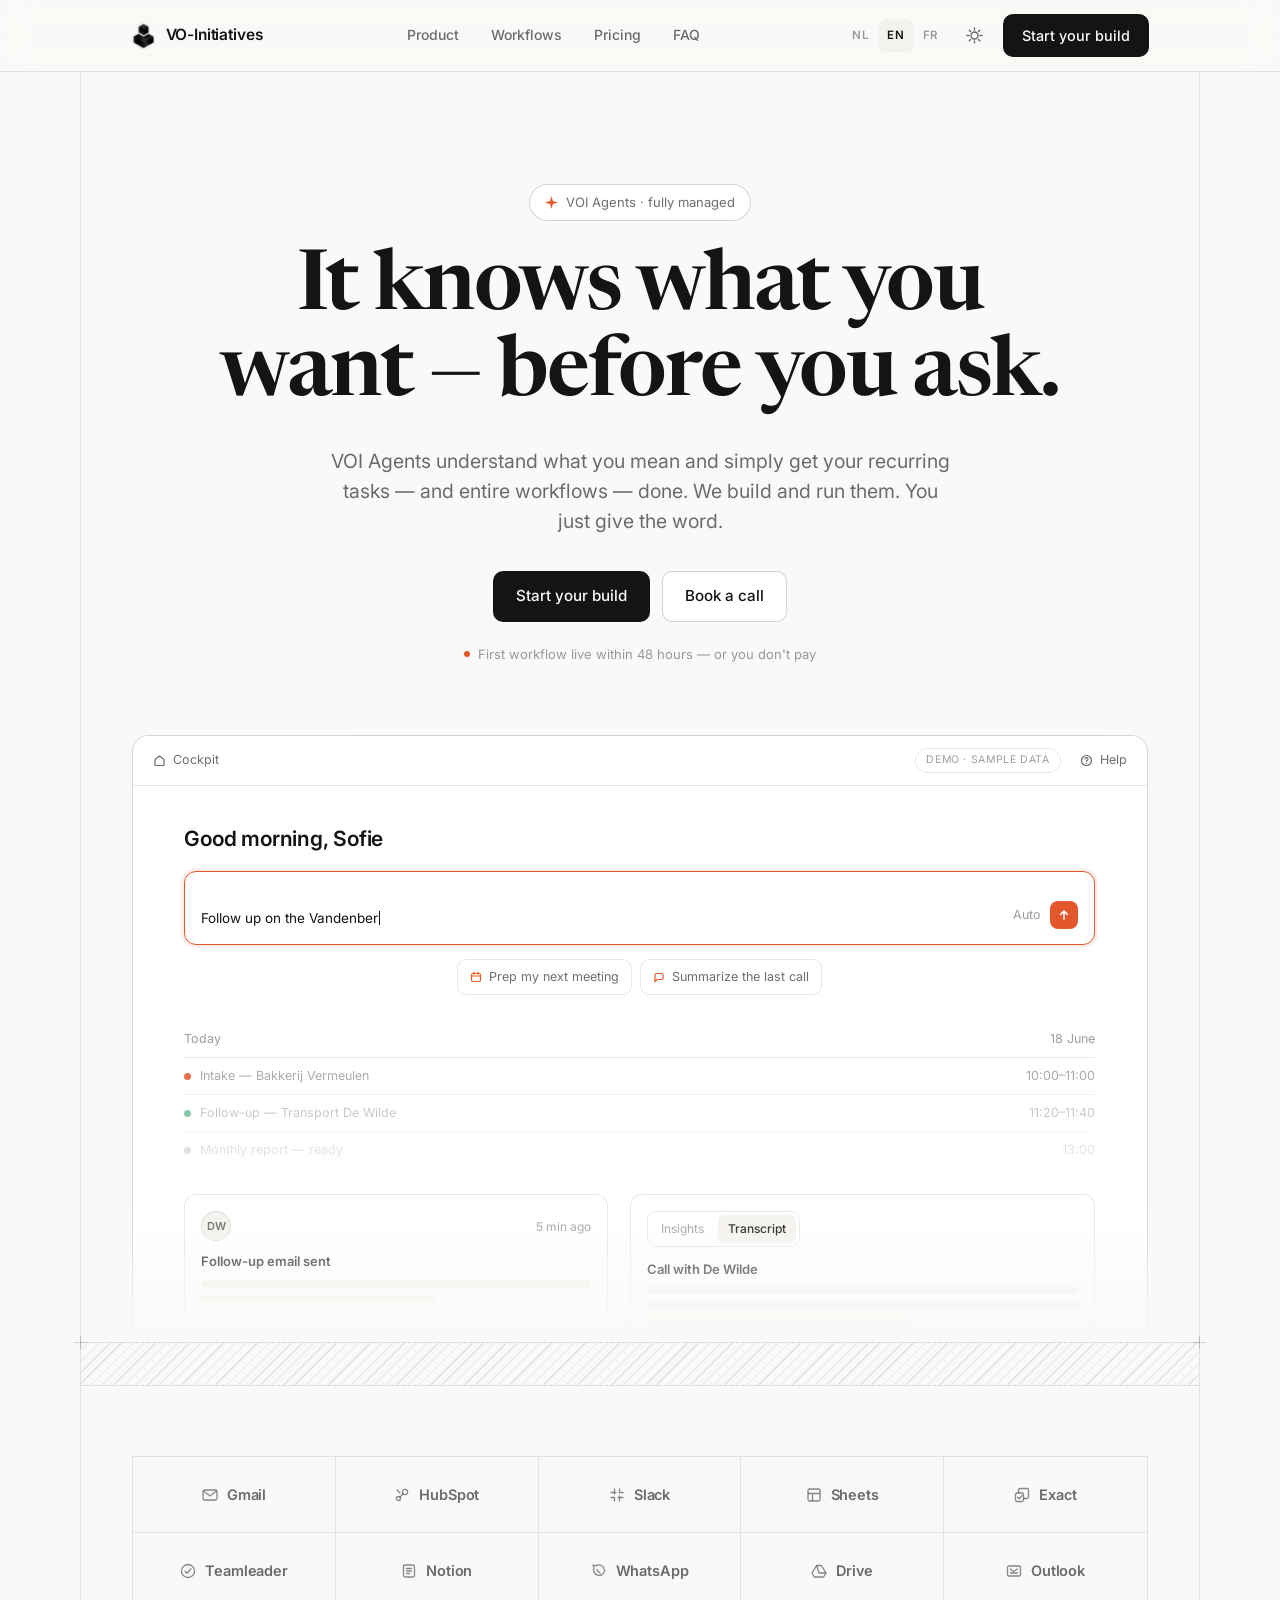
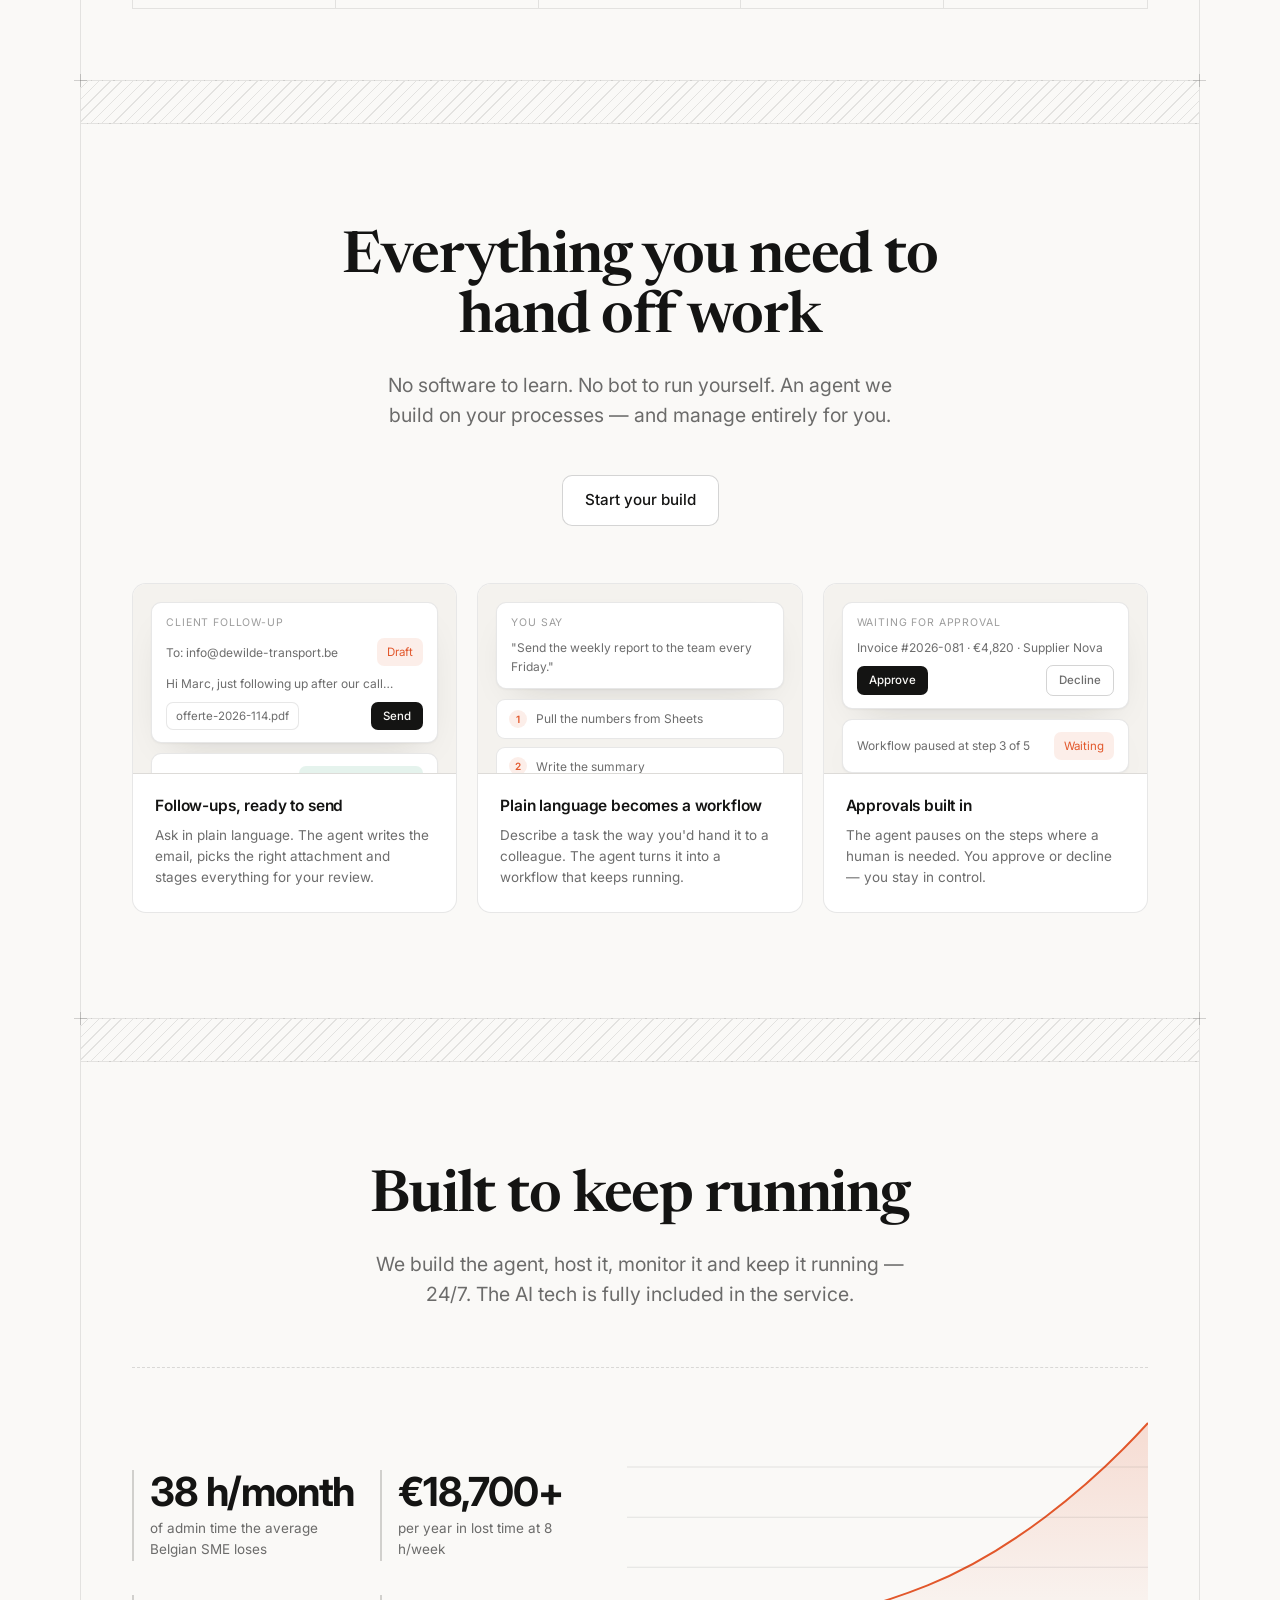
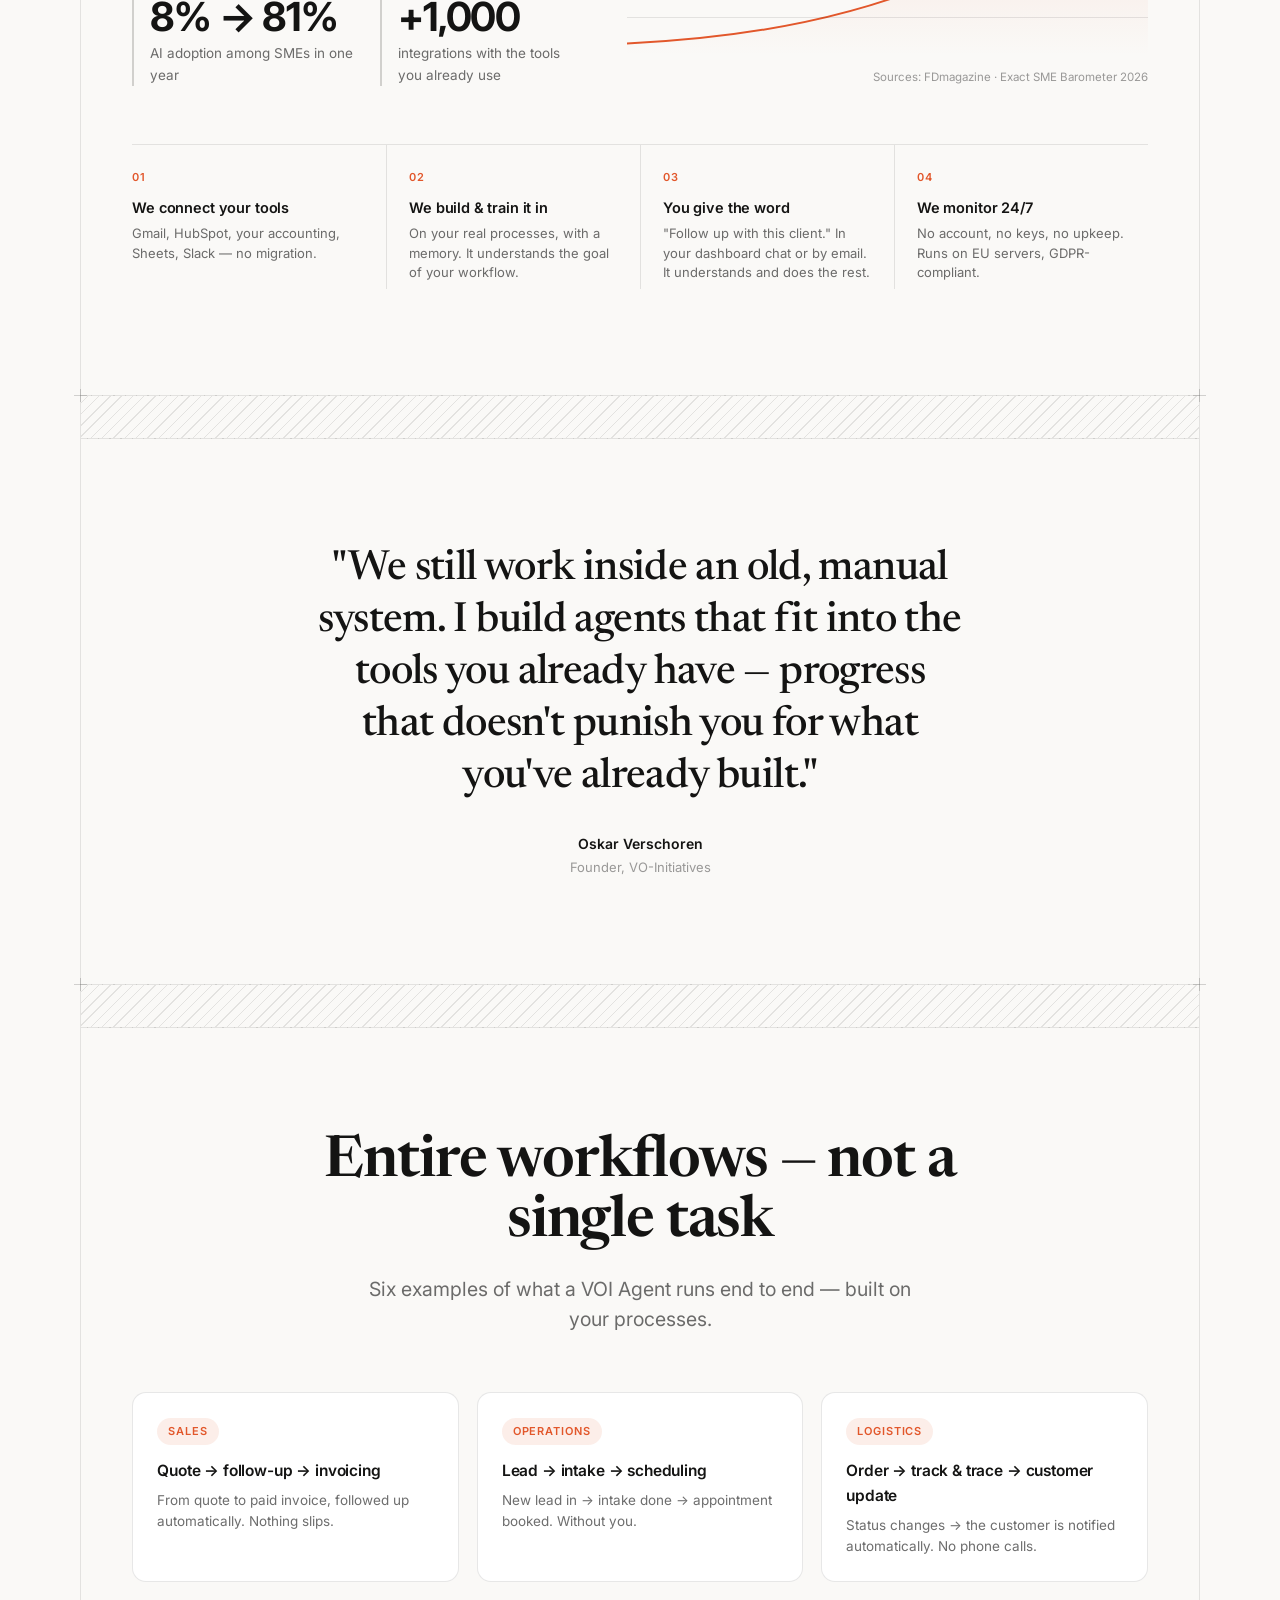
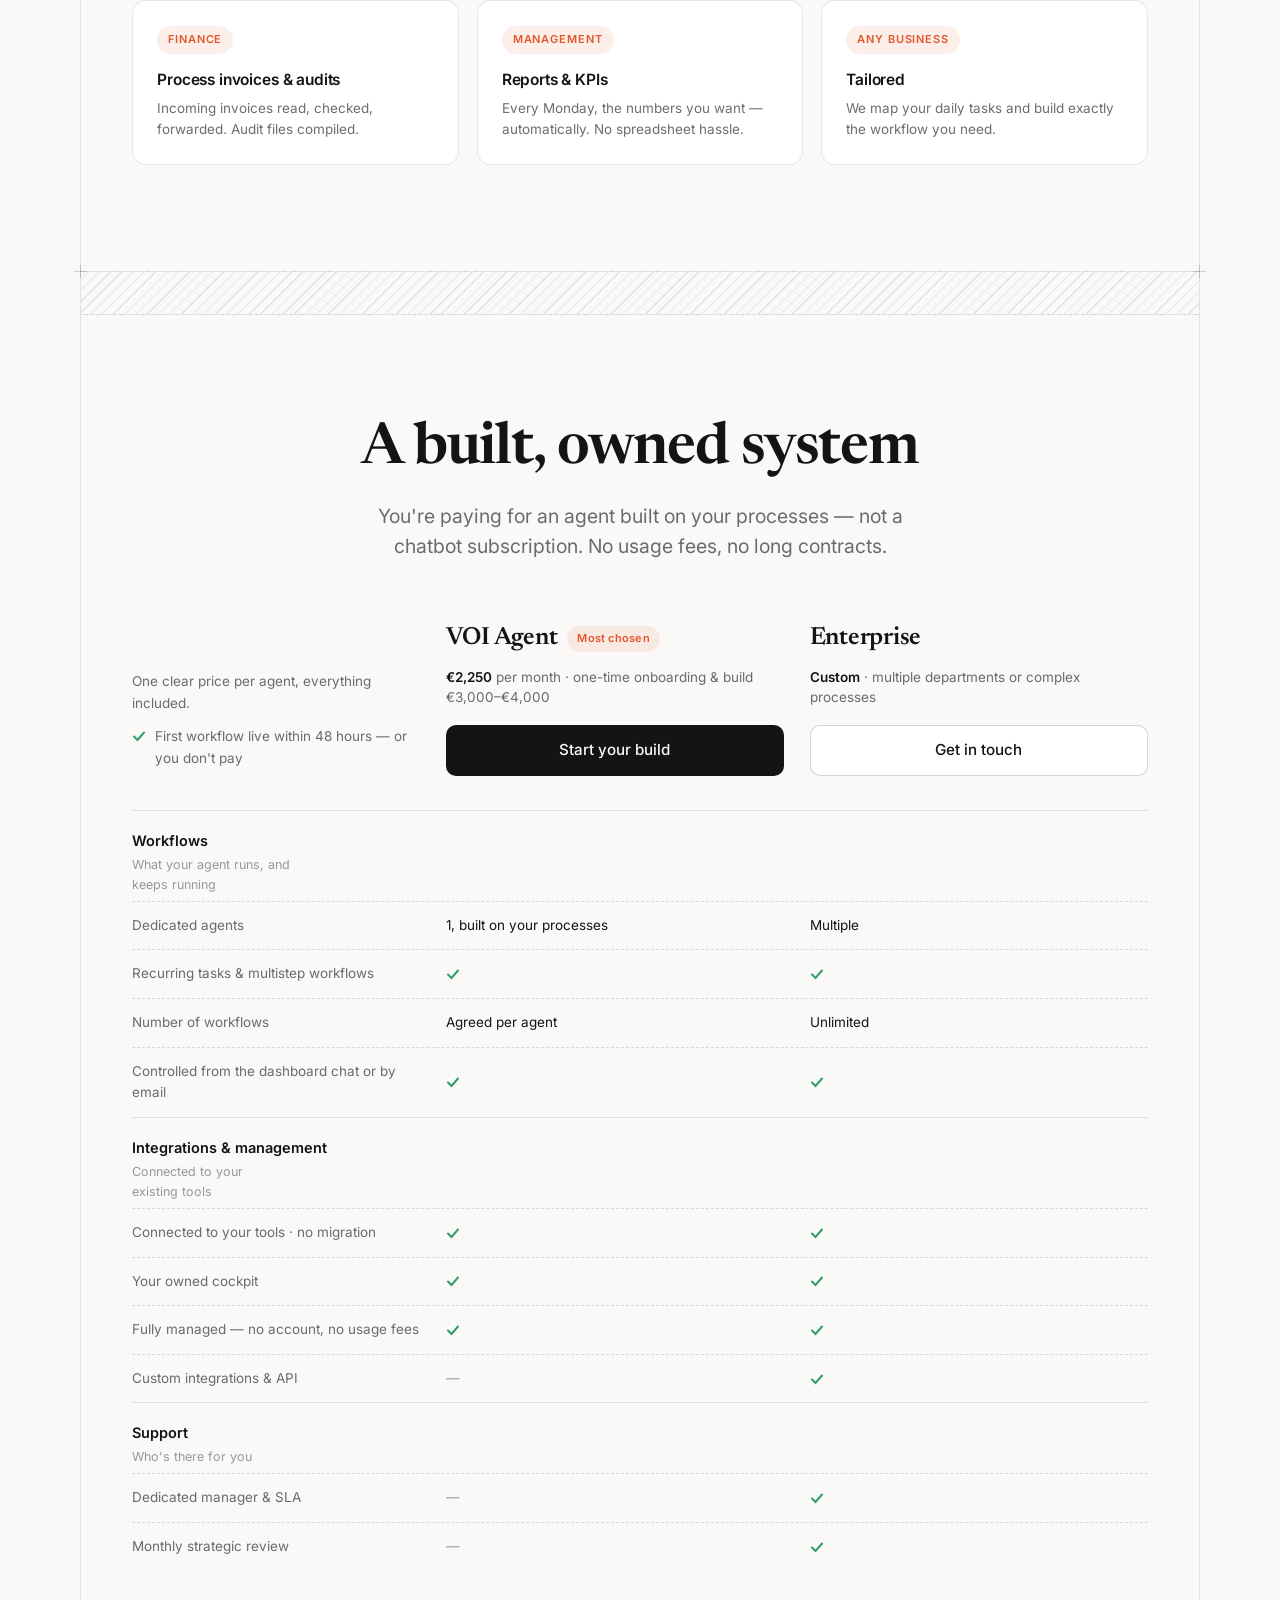
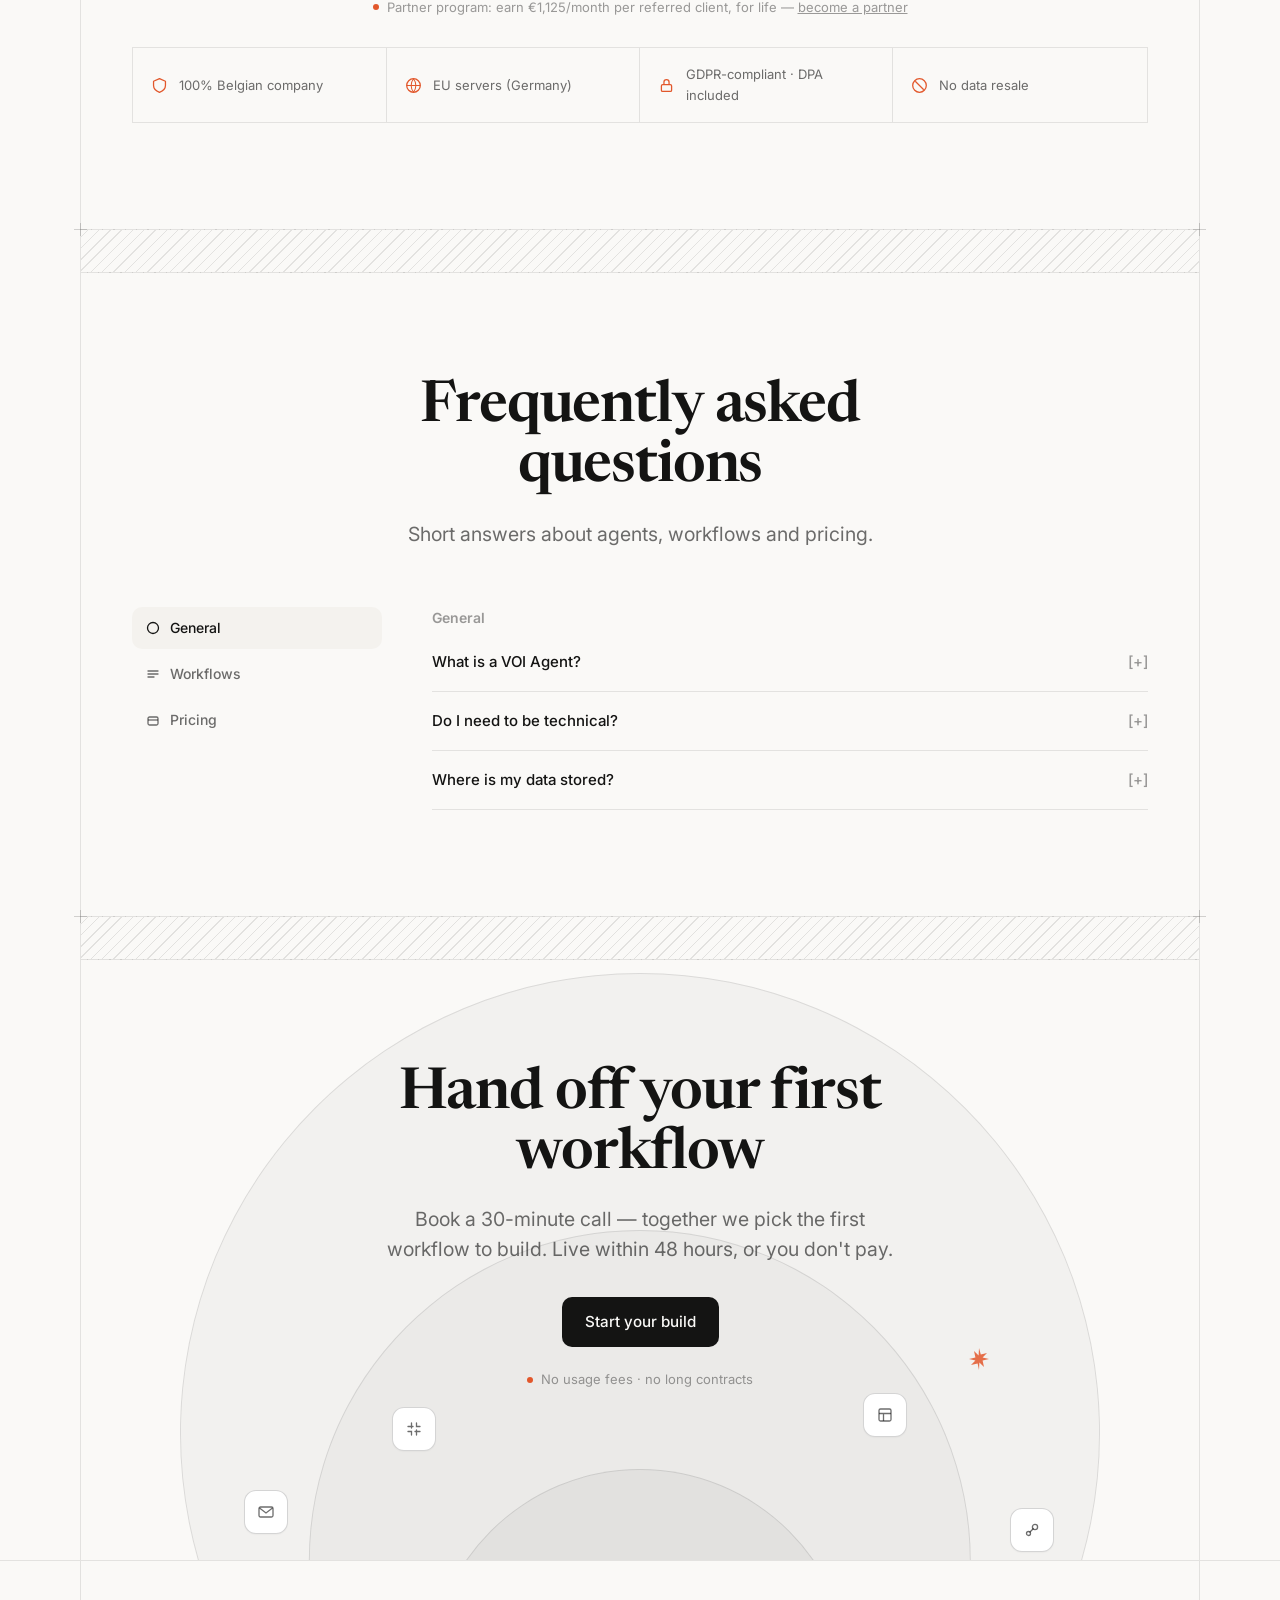
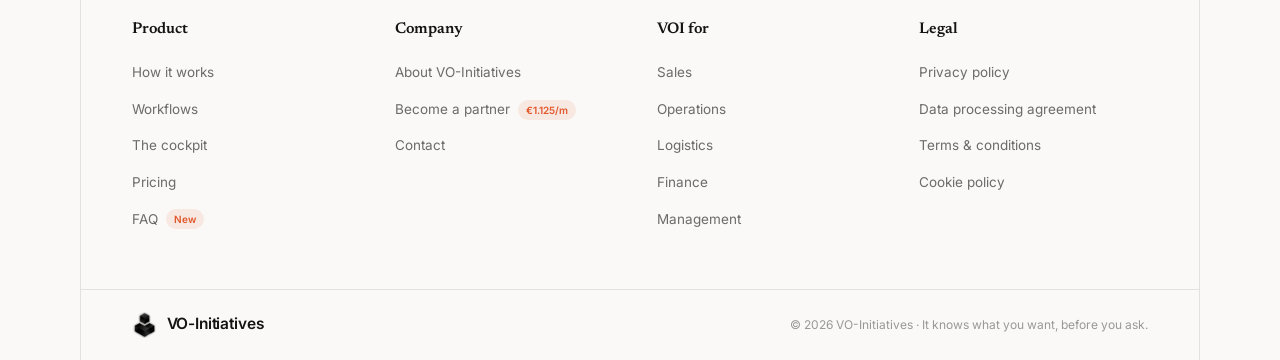
==== index.html @ dd42b886 "feat: /start wordt interactieve chat-audit met Stripe-gate - Chat-UI (site-thema, typing-indicator, " ====
<!DOCTYPE html>
<html lang="nl">
<head>
<meta charset="UTF-8">
<meta name="viewport" content="width=device-width, initial-scale=1.0">
<title>VO-Initiatives — VOI Agents die je werk begrijpen en uitvoeren</title>
<meta name="description" content="VOI Agents: digitale collega's die begrijpen wat je bedoelt en je terugkerende taken én hele workflows uitvoeren. Volledig gebouwd en beheerd door VOI. Eerste workflow live binnen 48 uur of je betaalt niet.">
<meta name="theme-color" content="#FAF9F7">
<link rel="canonical" href="https://vo-initiatives.com/">
<link rel="icon" type="image/png" sizes="64x64" href="assets/favicon.png">
<link rel="apple-touch-icon" href="assets/apple-touch-icon.png">
<meta property="og:type" content="website">
<meta property="og:locale" content="nl_BE">
<meta property="og:site_name" content="VO-Initiatives">
<meta property="og:title" content="Het weet wat je wil — voor je het typt. | VOI Agents">
<meta property="og:description" content="Managed AI-agents die je recurring taken én multistep workflows begrijpen en uitvoeren. Eerste workflow live in 48 uur of je betaalt niet.">
<meta property="og:url" content="https://vo-initiatives.com/">
<meta property="og:image" content="https://vo-initiatives.com/assets/hero.jpg">
<meta name="twitter:card" content="summary_large_image">
<meta name="twitter:title" content="Het weet wat je wil — voor je het typt.">
<meta name="twitter:description" content="VOI Agents: begrijpen je werk en doen het. Live in 48 uur of je betaalt niet.">
<meta name="twitter:image" content="https://vo-initiatives.com/assets/hero.jpg">
<link rel="preconnect" href="https://fonts.googleapis.com">
<link rel="preconnect" href="https://fonts.gstatic.com" crossorigin>
<link href="https://fonts.googleapis.com/css2?family=Newsreader:opsz,wght@6..72,500;6..72,600;6..72,700&family=Inter:wght@400;500;600;700&display=swap" rel="stylesheet">
<link rel="stylesheet" href="assets/styles.css?v=20260703d">
<script src="assets/theme.js?v=20260703d"></script>
</head>
<body>

<header class="nav">
  <div class="nav-row">
    <a href="#top" class="brand"><img class="logo-light" src="assets/logo.png" alt="" width="26" height="26"><img class="logo-dark" src="assets/logo-white.png" alt="" width="26" height="26"><span class="brand-name">VO-Initiatives</span></a>
    <nav class="nav-links" aria-label="Hoofdnavigatie" data-i18n-aria="aria.mainnav">
      <a href="#features" data-i18n="nav.product">Product</a>
      <a href="#workflows" data-i18n="nav.workflows">Workflows</a>
      <a href="#pricing" data-i18n="nav.pricing">Prijzen</a>
      <a href="#faq" data-i18n="nav.faq">FAQ</a>
    </nav>
    <div class="nav-cta">
      <div class="langswitch" id="lang" aria-label="Taal / Language / Langue">
        <button data-lang="nl" class="on">NL</button>
        <button data-lang="en">EN</button>
        <button data-lang="fr">FR</button>
      </div>
      <button class="icon-btn" id="themeToggle" aria-label="Wissel tussen licht en donker thema" data-i18n-aria="aria.theme">
        <svg class="sun" width="17" height="17" viewBox="0 0 17 17" fill="none" aria-hidden="true"><circle cx="8.5" cy="8.5" r="3.5" stroke="currentColor" stroke-width="1.4"/><path d="M8.5 1v2M8.5 14v2M1 8.5h2M14 8.5h2M3.2 3.2l1.4 1.4M12.4 12.4l1.4 1.4M13.8 3.2l-1.4 1.4M4.6 12.4l-1.4 1.4" stroke="currentColor" stroke-width="1.4" stroke-linecap="round"/></svg>
        <svg class="moon" width="16" height="16" viewBox="0 0 16 16" fill="none" aria-hidden="true"><path d="M13.5 9.5A6 6 0 116.5 2.5a5 5 0 007 7z" stroke="currentColor" stroke-width="1.4" stroke-linejoin="round"/></svg>
      </button>
      <a href="/start" class="btn btn-primary" data-i18n="nav.cta">Start je build</a>
    </div>
  </div>
</header>

<main id="top">
<div class="frame">

  <!-- Hero -->
  <section class="hero pad center" aria-labelledby="hero-heading">
    <span class="hero-badge">
      <svg width="13" height="13" viewBox="0 0 13 13" fill="currentColor" aria-hidden="true"><path d="M6.5 0l1.4 5.1L13 6.5 7.9 7.9 6.5 13 5.1 7.9 0 6.5l5.1-1.4L6.5 0z"/></svg>
      <span data-i18n="hero.badge">VOI Agents · volledig beheerd</span>
    </span>
    <h1 id="hero-heading" data-i18n="hero.h1">Het weet wat je wil — voor je het typt.</h1>
    <p class="lead" data-i18n="hero.p">VOI Agents begrijpen wat je bedoelt en voeren je terugkerende taken én hele workflows gewoon uit. Wij bouwen en draaien ze. Jij geeft de opdracht.</p>
    <div class="hero-cta">
      <a href="/start" class="btn btn-primary" data-i18n="hero.cta1">Start je build</a>
      <a href="https://cal.com/oskar-verschoren-vhygeu/30min" target="_blank" rel="noopener" class="btn btn-secondary" data-i18n="hero.cta2">Plan een gesprek</a>
    </div>
    <p class="hero-note"><span class="dot"></span><span data-i18n="hero.note">Eerste workflow live binnen 48 uur — of je betaalt niet</span></p>

    <div class="app-shot" role="img" aria-label="Voorbeeld van de VOI-cockpit: je geeft een opdracht in gewone taal en de agent voert ze uit" data-i18n-aria="app.aria">
      <div class="app-card" aria-hidden="true">
        <div class="app-top">
          <span><svg width="13" height="13" viewBox="0 0 13 13" fill="none"><path d="M2 5.5L6.5 2 11 5.5V11a.5.5 0 01-.5.5h-8A.5.5 0 012 11V5.5z" stroke="currentColor" stroke-width="1.2" stroke-linejoin="round"/></svg> <span data-i18n="app.home">Cockpit</span></span>
          <span><span class="demo-flag" data-i18n="app.demo">Demo · voorbeelddata</span><svg width="13" height="13" viewBox="0 0 13 13" fill="none"><circle cx="6.5" cy="6.5" r="5" stroke="currentColor" stroke-width="1.2"/><path d="M5 5a1.5 1.5 0 112.4 1.2c-.5.4-.9.6-.9 1.3M6.5 9.4v.1" stroke="currentColor" stroke-width="1.2" stroke-linecap="round"/></svg> <span data-i18n="app.help">Help</span></span>
        </div>
        <div class="app-main">
          <div class="app-greet" data-i18n="app.greet">Goedemorgen, Sofie</div>
          <div class="app-input">
            <span class="q" id="typed">Volg de offerte voor Vandenberghe op</span>
            <span class="app-send">Auto <span class="up"><svg width="12" height="12" viewBox="0 0 12 12" fill="none"><path d="M6 10V2M2.5 5.5L6 2l3.5 3.5" stroke="currentColor" stroke-width="1.6" stroke-linecap="round" stroke-linejoin="round"/></svg></span></span>
          </div>
          <div class="app-chips">
            <span class="chip"><svg width="12" height="12" viewBox="0 0 12 12" fill="none"><rect x="1.5" y="2.5" width="9" height="8" rx="1.5" stroke="currentColor" stroke-width="1.2"/><path d="M1.5 5h9M4 1v2M8 1v2" stroke="currentColor" stroke-width="1.2" stroke-linecap="round"/></svg> <span data-i18n="app.chip1">Bereid mijn volgende afspraak voor</span></span>
            <span class="chip"><svg width="12" height="12" viewBox="0 0 12 12" fill="none"><path d="M2 8.5V4a1.5 1.5 0 011.5-1.5h5A1.5 1.5 0 0110 4v3a1.5 1.5 0 01-1.5 1.5H4L2 10.5v-2z" stroke="currentColor" stroke-width="1.2" stroke-linejoin="round"/></svg> <span data-i18n="app.chip2">Vat het laatste gesprek samen</span></span>
          </div>
          <div class="app-meet">
            <div class="mrow"><span data-i18n="app.today">Vandaag</span><span data-i18n="app.date">18 juni</span></div>
            <div class="mrow m1"><span><span class="mdot" style="background:var(--ember)"></span><span data-i18n="app.m1">Intake — Bakkerij Vermeulen</span></span><span>10:00–11:00</span></div>
            <div class="mrow m2"><span><span class="mdot" style="background:var(--success)"></span><span data-i18n="app.m2">Opvolging — Transport De Wilde</span></span><span>11:20–11:40</span></div>
            <div class="mrow m3"><span><span class="mdot" style="background:var(--ink-3)"></span><span data-i18n="app.m3">Maandrapport — klaargezet</span></span><span>13:00</span></div>
          </div>
          <div class="app-split">
            <div class="mini-card">
              <div class="mini-head"><span class="avatar">DW</span><span data-i18n="app.ago">5 min geleden</span></div>
              <div class="mini-name" data-i18n="app.sent">Opvolgmail verstuurd</div>
              <div class="mini-line"></div>
              <div class="mini-line w60"></div>
            </div>
            <div class="mini-card">
              <div class="mini-tabs"><span data-i18n="app.tab1">Inzichten</span><span class="on" data-i18n="app.tab2">Verslag</span></div>
              <div class="mini-name" data-i18n="app.conv">Gesprek met De Wilde</div>
              <div class="mini-line"></div>
              <div class="mini-line"></div>
              <div class="mini-line w60"></div>
            </div>
          </div>
        </div>
      </div>
    </div>
  </section>

  <div class="hatch tick" aria-hidden="true"></div>

  <!-- Integraties -->
  <section class="logos pad" aria-label="Tools waarmee VOI Agents werken" data-i18n-aria="aria.logos">
    <div class="logo-grid fade">
      <div class="logo-cell"><svg width="16" height="16" viewBox="0 0 16 16" fill="none" aria-hidden="true"><rect x="1" y="3" width="14" height="10" rx="1.5" stroke="currentColor" stroke-width="1.3"/><path d="M1.5 4l6.5 5 6.5-5" stroke="currentColor" stroke-width="1.3"/></svg>Gmail</div>
      <div class="logo-cell"><svg width="16" height="16" viewBox="0 0 16 16" fill="none" aria-hidden="true"><circle cx="11" cy="5" r="2.6" stroke="currentColor" stroke-width="1.3"/><circle cx="4.5" cy="11.5" r="2" stroke="currentColor" stroke-width="1.3"/><path d="M6 10L9.2 6.8M3 3l3 3" stroke="currentColor" stroke-width="1.3" stroke-linecap="round"/></svg>HubSpot</div>
      <div class="logo-cell"><svg width="16" height="16" viewBox="0 0 16 16" fill="none" aria-hidden="true"><path d="M5.5 2v5M10.5 9v5M2 5.5h5M9 10.5h5M10.5 2v3.5H14M5.5 14v-3.5H2" stroke="currentColor" stroke-width="1.3" stroke-linecap="round"/></svg>Slack</div>
      <div class="logo-cell"><svg width="16" height="16" viewBox="0 0 16 16" fill="none" aria-hidden="true"><rect x="2" y="2" width="12" height="12" rx="1.5" stroke="currentColor" stroke-width="1.3"/><path d="M2 6.5h12M6.5 6.5V14" stroke="currentColor" stroke-width="1.3"/></svg>Sheets</div>
      <div class="logo-cell"><svg width="16" height="16" viewBox="0 0 16 16" fill="none" aria-hidden="true"><rect x="4.5" y="1.5" width="10" height="10" rx="1.5" stroke="currentColor" stroke-width="1.3"/><rect x="1.5" y="6" width="8" height="8.5" rx="1.5" stroke="currentColor" stroke-width="1.3" fill="var(--surface)"/><path d="M3.5 10.2l1.6 1.6 3-3.3" stroke="currentColor" stroke-width="1.3" stroke-linecap="round" stroke-linejoin="round"/></svg>Exact</div>
      <div class="logo-cell"><svg width="16" height="16" viewBox="0 0 16 16" fill="none" aria-hidden="true"><path d="M8 14.5A6.5 6.5 0 118 1.5a6.5 6.5 0 010 13z" stroke="currentColor" stroke-width="1.3"/><path d="M5 8.2l2 2 4-4.4" stroke="currentColor" stroke-width="1.3" stroke-linecap="round" stroke-linejoin="round"/></svg>Teamleader</div>
      <div class="logo-cell"><svg width="16" height="16" viewBox="0 0 16 16" fill="none" aria-hidden="true"><rect x="2.5" y="2" width="11" height="12" rx="1.5" stroke="currentColor" stroke-width="1.3"/><path d="M5.5 5.5h5M5.5 8h5M5.5 10.5h3" stroke="currentColor" stroke-width="1.3" stroke-linecap="round"/></svg>Notion</div>
      <div class="logo-cell"><svg width="16" height="16" viewBox="0 0 16 16" fill="none" aria-hidden="true"><path d="M13.5 8A5.5 5.5 0 113 4.9L2 2l3 .9A5.5 5.5 0 0113.5 8z" stroke="currentColor" stroke-width="1.3" stroke-linejoin="round"/><path d="M5.8 6.5c.4 1.6 1.7 2.9 3.3 3.3" stroke="currentColor" stroke-width="1.3" stroke-linecap="round"/></svg>WhatsApp</div>
      <div class="logo-cell"><svg width="16" height="16" viewBox="0 0 16 16" fill="none" aria-hidden="true"><path d="M5.6 2.5h4.8L15 10l-2.4 4H3.4L1 10l4.6-7.5z" stroke="currentColor" stroke-width="1.3" stroke-linejoin="round"/><path d="M5.6 2.5L8 10h7" stroke="currentColor" stroke-width="1.3" stroke-linejoin="round"/></svg>Drive</div>
      <div class="logo-cell"><svg width="16" height="16" viewBox="0 0 16 16" fill="none" aria-hidden="true"><rect x="1.5" y="3" width="13" height="10" rx="1.5" stroke="currentColor" stroke-width="1.3"/><path d="M4.5 6l3 2.5L11.5 6M4.5 10h7" stroke="currentColor" stroke-width="1.3" stroke-linecap="round"/></svg>Outlook</div>
    </div>
  </section>

  <div class="hatch tick" aria-hidden="true"></div>

  <!-- Features -->
  <section id="features" class="features pad center" aria-labelledby="features-heading">
    <div class="sec-head">
      <h2 id="features-heading" data-i18n="feat.h2">Alles wat je nodig hebt om werk uit handen te geven</h2>
      <p class="lead" data-i18n="feat.lead">Geen software die je erbij moet leren. Geen bot die je zelf moet draaien. Een agent die we bouwen op jouw processen — en volledig voor jou beheren.</p>
    </div>
    <a href="/start" class="btn btn-secondary sec-cta" data-i18n="feat.cta">Start je build</a>
    <div class="feat-grid">
      <article class="feat fade">
        <div class="feat-visual" aria-hidden="true">
          <div class="vcard">
            <div class="vlabel" data-i18n="fv1.label">Klantopvolging</div>
            <div class="vrow"><span data-i18n="fv1.to">Aan: info@dewilde-transport.be</span><span class="vchip warn" data-i18n="fv1.chip">Concept</span></div>
            <div class="vrow"><span data-i18n="fv1.body">Dag Marc, even opvolgen na ons gesprek…</span></div>
            <div class="vrow"><span class="vchip">offerte-2026-114.pdf</span><span class="vbtn" data-i18n="fv1.send">Verstuur</span></div>
          </div>
          <div class="vcard"><div class="vrow"><span data-i18n="fv1.sug">Voorgestelde actie</span><span class="vchip ok" data-i18n="fv1.ok">Bijlage gekozen</span></div></div>
        </div>
        <div class="feat-body">
          <h3 data-i18n="f1.t">Opvolging, klaar om te versturen</h3>
          <p data-i18n="f1.p">Vraag het in gewone taal. De agent schrijft de mail, kiest de juiste bijlage en zet alles klaar voor jouw review.</p>
        </div>
      </article>
      <article class="feat fade">
        <div class="feat-visual" aria-hidden="true">
          <div class="vcard">
            <div class="vlabel" data-i18n="fv2.label">Jij zegt</div>
            <div class="vrow"><span data-i18n="fv2.q">"Stuur elke vrijdag het weekrapport naar het team."</span></div>
          </div>
          <div class="vflow">
            <div class="vstep"><span class="n">1</span><span data-i18n="fv2.s1">Cijfers ophalen uit Sheets</span></div>
            <div class="vstep"><span class="n">2</span><span data-i18n="fv2.s2">Samenvatting schrijven</span></div>
            <div class="vstep"><span class="n">3</span><span data-i18n="fv2.s3">Vrijdag 08:00 mailen naar het team</span></div>
          </div>
        </div>
        <div class="feat-body">
          <h3 data-i18n="f2.t">Gewone taal wordt workflow</h3>
          <p data-i18n="f2.p">Beschrijf een taak zoals je ze aan een collega zou geven. De agent maakt er een workflow van die blijft draaien.</p>
        </div>
      </article>
      <article class="feat fade">
        <div class="feat-visual" aria-hidden="true">
          <div class="vcard">
            <div class="vlabel" data-i18n="fv3.label">Wacht op goedkeuring</div>
            <div class="vrow"><span data-i18n="fv3.line">Factuur #2026-081 · €4.820 · Leverancier Nova</span></div>
            <div class="vrow"><span class="vbtn" data-i18n="fv3.ok">Goedkeuren</span><span class="vbtn ghost" data-i18n="fv3.no">Afwijzen</span></div>
          </div>
          <div class="vcard"><div class="vrow"><span data-i18n="fv3.paused">Workflow gepauzeerd op stap 3 van 5</span><span class="vchip warn" data-i18n="fv3.wait">Wacht</span></div></div>
        </div>
        <div class="feat-body">
          <h3 data-i18n="f3.t">Goedkeuring ingebouwd</h3>
          <p data-i18n="f3.p">De agent pauzeert op de stappen waar een mens nodig is. Jij keurt goed of wijst af — jij houdt de controle.</p>
        </div>
      </article>
    </div>
  </section>

  <div class="hatch tick" aria-hidden="true"></div>

  <!-- Schaal / cijfers -->
  <section id="scale" class="pad center" aria-labelledby="scale-heading">
    <div class="sec-head">
      <h2 id="scale-heading" data-i18n="scale.h2">Gebouwd om te blijven draaien</h2>
      <p class="lead" data-i18n="scale.lead">Wij bouwen de agent, hosten hem, bewaken hem en houden hem draaiend — 24/7. De AI-techniek zit volledig in de dienst.</p>
    </div>
    <div class="scale-panel fade">
      <div class="stats">
        <div class="stat"><b data-i18n="s1.v">38 u/maand</b><span data-i18n="s1.l">verliest een Belgische KMO gemiddeld aan admin</span></div>
        <div class="stat"><b data-i18n="s2.v">€18.700+</b><span data-i18n="s2.l">per jaar aan verloren tijd bij 8 u/week</span></div>
        <div class="stat"><b data-i18n="s3.v">8% → 81%</b><span data-i18n="s3.l">AI-adoptie bij KMO's in één jaar</span></div>
        <div class="stat"><b data-i18n="s4.v">+1.000</b><span data-i18n="s4.l">integraties met de tools die je al gebruikt</span></div>
      </div>
      <div class="chart">
        <svg viewBox="0 0 520 240" fill="none" role="img" aria-label="Groeicurve van AI-adoptie bij KMO's" data-i18n-aria="aria.chart">
          <defs>
            <linearGradient id="chartFill" x1="0" y1="0" x2="0" y2="1">
              <stop offset="0%" stop-color="var(--ember)" stop-opacity=".18"/>
              <stop offset="100%" stop-color="var(--ember)" stop-opacity="0"/>
            </linearGradient>
          </defs>
          <path class="area" d="M0 238 L0 226 C90 222 200 208 300 168 C380 136 460 72 520 6 L520 238 Z" fill="url(#chartFill)"/>
          <path class="line" d="M0 226 C90 222 200 208 300 168 C380 136 460 72 520 6" stroke="var(--ember)" stroke-width="2"/>
          <path d="M0 200h520M0 150h520M0 100h520M0 50h520" stroke="var(--line)" stroke-width="1"/>
        </svg>
        <div class="src" data-i18n="scale.src">Bronnen: FDmagazine · Exact KMO Barometer 2026</div>
      </div>
    </div>
    <div class="pillars fade">
      <div class="pillar"><div class="pn">01</div><h3 data-i18n="pil1.t">We koppelen je tools</h3><p data-i18n="pil1.p">Gmail, HubSpot, je boekhouding, Sheets, Slack — geen migratie.</p></div>
      <div class="pillar"><div class="pn">02</div><h3 data-i18n="pil2.t">We bouwen &amp; werken in</h3><p data-i18n="pil2.p">Op jouw echte processen, met een geheugen. Hij begrijpt het doel van je workflow.</p></div>
      <div class="pillar"><div class="pn">03</div><h3 data-i18n="pil3.t">Jij geeft de opdracht</h3><p data-i18n="pil3.p">"Volg deze klant op." Via de chat in je dashboard, of via mail. Hij begrijpt en doet de rest.</p></div>
      <div class="pillar"><div class="pn">04</div><h3 data-i18n="pil4.t">Wij bewaken 24/7</h3><p data-i18n="pil4.p">Geen account, geen sleutels, geen onderhoud. Draait op EU-servers, GDPR-conform.</p></div>
    </div>
  </section>

  <div class="hatch tick" aria-hidden="true"></div>

  <!-- Quote -->
  <section class="quote pad center" aria-label="Citaat van de oprichter" data-i18n-aria="aria.quote">
    <blockquote class="fade" data-i18n="quote.text">"We werken nog in een oud, manueel systeem. Ik bouw agents die ínpassen in de tools die je al hebt — vooruitgang die je niet straft voor wat je al opbouwde."</blockquote>
    <div class="attr-row fade">
      <div>
        <div class="attr">Oskar Verschoren</div>
        <div class="role" data-i18n="quote.role">Oprichter, VO-Initiatives</div>
      </div>
    </div>
  </section>

  <div class="hatch tick" aria-hidden="true"></div>

  <!-- Workflows -->
  <section id="workflows" class="pad center" aria-labelledby="workflows-heading">
    <div class="sec-head">
      <h2 id="workflows-heading" data-i18n="wfs.h2">Hele workflows — niet één klusje</h2>
      <p class="lead" data-i18n="wfs.lead">Zes voorbeelden van wat een VOI Agent van a tot z overneemt — gebouwd op jouw processen.</p>
    </div>
    <div class="wf-grid">
      <article class="wf fade"><span class="tag" data-i18n="wf1.tag">Sales</span><h3 data-i18n="wf1.t">Offerte → opvolging → facturatie</h3><p data-i18n="wf1.p">Van offerte tot betaalde factuur, automatisch opgevolgd. Niets blijft liggen.</p></article>
      <article class="wf fade"><span class="tag" data-i18n="wf2.tag">Operations</span><h3 data-i18n="wf2.t">Lead → intake → planning</h3><p data-i18n="wf2.p">Nieuwe lead binnen → intake afgenomen → afspraak ingepland. Zonder jou.</p></article>
      <article class="wf fade"><span class="tag" data-i18n="wf3.tag">Logistics</span><h3 data-i18n="wf3.t">Order → track &amp; trace → klantupdate</h3><p data-i18n="wf3.p">Status verandert → de klant krijgt automatisch bericht. Geen telefoontjes.</p></article>
      <article class="wf fade"><span class="tag" data-i18n="wf4.tag">Finance</span><h3 data-i18n="wf4.t">Facturen &amp; audits verwerken</h3><p data-i18n="wf4.p">Inkomende facturen lezen, controleren, doorsturen. Auditdossiers samengesteld.</p></article>
      <article class="wf fade"><span class="tag" data-i18n="wf5.tag">Management</span><h3 data-i18n="wf5.t">Rapporten &amp; KPI's</h3><p data-i18n="wf5.p">Elke maandag automatisch de cijfers die jij wil zien. Zonder Excel-gedoe.</p></article>
      <article class="wf fade"><span class="tag" data-i18n="wf6.tag">Elk bedrijf</span><h3 data-i18n="wf6.t">Op maat</h3><p data-i18n="wf6.p">We analyseren je dagelijkse taken en bouwen precies de workflow die jij nodig hebt.</p></article>
    </div>
  </section>

  <div class="hatch tick" aria-hidden="true"></div>

  <!-- Prijzen -->
  <section id="pricing" class="pad center" aria-labelledby="pricing-heading">
    <div class="sec-head">
      <h2 id="pricing-heading" data-i18n="price.h2">Een gebouwd, eigen systeem</h2>
      <p class="lead" data-i18n="price.lead">Je betaalt voor een agent die op jouw processen gebouwd is — geen chatbot-abonnement. Geen verbruikskosten, geen lange contracten.</p>
    </div>
    <div class="price-head fade">
      <div class="price-intro">
        <span data-i18n="price.intro">Eén duidelijke prijs per agent, alles inbegrepen.</span>
        <div class="g">
          <svg width="14" height="14" viewBox="0 0 14 14" aria-hidden="true"><path d="M2 7.5L5.5 11L12 3.5" stroke="currentColor" stroke-width="2" fill="none" stroke-linecap="round"/></svg>
          <span data-i18n="price.g">Eerste workflow live binnen 48 uur — of je betaalt niet</span>
        </div>
      </div>
      <div class="plan">
        <div class="pname">VOI Agent <span class="pop" data-i18n="plan1.pop">Meest gekozen</span></div>
        <p class="pmeta" data-i18n="plan1.meta"><b>€2.250</b> per maand · eenmalige opstart &amp; build €3.000–€4.000</p>
        <a href="/start" class="btn btn-primary" data-i18n="plan1.cta">Start je build</a>
      </div>
      <div class="plan">
        <div class="pname">Enterprise</div>
        <p class="pmeta" data-i18n="plan2.meta"><b>Op maat</b> · meerdere afdelingen of complexe processen</p>
        <a href="#cta" class="btn btn-secondary" data-i18n="plan2.cta">Neem contact op</a>
      </div>
    </div>
    <div class="price-table fade">
      <div class="pt-row pt-cols"><span class="l" aria-hidden="true"></span><span class="v">VOI Agent</span><span class="v">Enterprise</span></div>
      <div class="pt-group"><div><h3 data-i18n="ptg1.t">Workflows</h3><p data-i18n="ptg1.p">Wat je agent uitvoert en blijft uitvoeren</p></div><div></div><div></div></div>
      <div class="pt-row"><span class="l" data-i18n="ptr1.l">Dedicated agents</span><span class="v" data-i18n="ptr1.v1">1, op jouw processen gebouwd</span><span class="v" data-i18n="ptr1.v2">Meerdere</span></div>
      <div class="pt-row"><span class="l" data-i18n="ptr2.l">Recurring taken &amp; multistep workflows</span><span class="v"><svg width="14" height="14" viewBox="0 0 14 14" aria-hidden="true"><path d="M2 7.5L5.5 11L12 3.5" stroke="var(--success)" stroke-width="2" fill="none" stroke-linecap="round"/></svg></span><span class="v"><svg width="14" height="14" viewBox="0 0 14 14" aria-hidden="true"><path d="M2 7.5L5.5 11L12 3.5" stroke="var(--success)" stroke-width="2" fill="none" stroke-linecap="round"/></svg></span></div>
      <div class="pt-row"><span class="l" data-i18n="ptr3.l">Aantal workflows</span><span class="v" data-i18n="ptr3.v1">In overleg per agent</span><span class="v" data-i18n="ptr3.v2">Onbeperkt</span></div>
      <div class="pt-row"><span class="l" data-i18n="ptr4.l">Bediening via dashboard-chat of mail</span><span class="v"><svg width="14" height="14" viewBox="0 0 14 14" aria-hidden="true"><path d="M2 7.5L5.5 11L12 3.5" stroke="var(--success)" stroke-width="2" fill="none" stroke-linecap="round"/></svg></span><span class="v"><svg width="14" height="14" viewBox="0 0 14 14" aria-hidden="true"><path d="M2 7.5L5.5 11L12 3.5" stroke="var(--success)" stroke-width="2" fill="none" stroke-linecap="round"/></svg></span></div>
      <div class="pt-group"><div><h3 data-i18n="ptg2.t">Integraties &amp; beheer</h3><p data-i18n="ptg2.p">Koppeling met je bestaande tools</p></div><div></div><div></div></div>
      <div class="pt-row"><span class="l" data-i18n="ptr5.l">Koppeling met je tools · geen migratie</span><span class="v"><svg width="14" height="14" viewBox="0 0 14 14" aria-hidden="true"><path d="M2 7.5L5.5 11L12 3.5" stroke="var(--success)" stroke-width="2" fill="none" stroke-linecap="round"/></svg></span><span class="v"><svg width="14" height="14" viewBox="0 0 14 14" aria-hidden="true"><path d="M2 7.5L5.5 11L12 3.5" stroke="var(--success)" stroke-width="2" fill="none" stroke-linecap="round"/></svg></span></div>
      <div class="pt-row"><span class="l" data-i18n="ptr6.l">De owned cockpit</span><span class="v"><svg width="14" height="14" viewBox="0 0 14 14" aria-hidden="true"><path d="M2 7.5L5.5 11L12 3.5" stroke="var(--success)" stroke-width="2" fill="none" stroke-linecap="round"/></svg></span><span class="v"><svg width="14" height="14" viewBox="0 0 14 14" aria-hidden="true"><path d="M2 7.5L5.5 11L12 3.5" stroke="var(--success)" stroke-width="2" fill="none" stroke-linecap="round"/></svg></span></div>
      <div class="pt-row"><span class="l" data-i18n="ptr7.l">Volledig beheerd — geen account, geen verbruik</span><span class="v"><svg width="14" height="14" viewBox="0 0 14 14" aria-hidden="true"><path d="M2 7.5L5.5 11L12 3.5" stroke="var(--success)" stroke-width="2" fill="none" stroke-linecap="round"/></svg></span><span class="v"><svg width="14" height="14" viewBox="0 0 14 14" aria-hidden="true"><path d="M2 7.5L5.5 11L12 3.5" stroke="var(--success)" stroke-width="2" fill="none" stroke-linecap="round"/></svg></span></div>
      <div class="pt-row"><span class="l" data-i18n="ptr8.l">Custom integraties &amp; API</span><span class="no">—</span><span class="v"><svg width="14" height="14" viewBox="0 0 14 14" aria-hidden="true"><path d="M2 7.5L5.5 11L12 3.5" stroke="var(--success)" stroke-width="2" fill="none" stroke-linecap="round"/></svg></span></div>
      <div class="pt-group"><div><h3 data-i18n="ptg3.t">Support</h3><p data-i18n="ptg3.p">Wie er voor je klaarstaat</p></div><div></div><div></div></div>
      <div class="pt-row"><span class="l" data-i18n="ptr9.l">Dedicated manager &amp; SLA</span><span class="no">—</span><span class="v"><svg width="14" height="14" viewBox="0 0 14 14" aria-hidden="true"><path d="M2 7.5L5.5 11L12 3.5" stroke="var(--success)" stroke-width="2" fill="none" stroke-linecap="round"/></svg></span></div>
      <div class="pt-row"><span class="l" data-i18n="ptr10.l">Maandelijks strategisch overleg</span><span class="no">—</span><span class="v"><svg width="14" height="14" viewBox="0 0 14 14" aria-hidden="true"><path d="M2 7.5L5.5 11L12 3.5" stroke="var(--success)" stroke-width="2" fill="none" stroke-linecap="round"/></svg></span></div>
    </div>
    <p class="price-note fade"><span class="dot"></span><span data-i18n="price.note">Partnerprogramma: verdien €1.125/maand per gerefereerde klant, levenslang — <a href="affiliate.html" style="text-decoration:underline">word partner</a></span></p>
    <div class="trust-strip fade" role="list" aria-label="Vertrouwen en gegevensbescherming" data-i18n-aria="aria.trust">
      <div class="trust-badge" role="listitem"><svg width="17" height="17" viewBox="0 0 20 20" fill="none" aria-hidden="true"><path d="M10 2L3 5v5c0 4 3 6.5 7 8 4-1.5 7-4 7-8V5l-7-3z" stroke="currentColor" stroke-width="1.5" stroke-linejoin="round"/></svg><span data-i18n="trust.b1">100% Belgisch bedrijf</span></div>
      <div class="trust-badge" role="listitem"><svg width="17" height="17" viewBox="0 0 20 20" fill="none" aria-hidden="true"><circle cx="10" cy="10" r="8" stroke="currentColor" stroke-width="1.5"/><path d="M2 10h16M10 2a13 13 0 010 16M10 2a13 13 0 000 16" stroke="currentColor" stroke-width="1.2"/></svg><span data-i18n="trust.b2">EU-servers (Duitsland)</span></div>
      <div class="trust-badge" role="listitem"><svg width="17" height="17" viewBox="0 0 20 20" fill="none" aria-hidden="true"><rect x="4" y="9" width="12" height="8" rx="1.5" stroke="currentColor" stroke-width="1.5"/><path d="M7 9V6a3 3 0 016 0v3" stroke="currentColor" stroke-width="1.5"/></svg><span data-i18n="trust.b3">GDPR-conform · DPA inbegrepen</span></div>
      <div class="trust-badge" role="listitem"><svg width="17" height="17" viewBox="0 0 20 20" fill="none" aria-hidden="true"><circle cx="10" cy="10" r="8" stroke="currentColor" stroke-width="1.5"/><path d="M5 5l10 10" stroke="currentColor" stroke-width="1.5"/></svg><span data-i18n="trust.b4">Geen doorverkoop van data</span></div>
    </div>
  </section>

  <div class="hatch tick" aria-hidden="true"></div>

  <!-- FAQ -->
  <section id="faq" class="pad center" aria-labelledby="faq-heading">
    <div class="sec-head">
      <h2 id="faq-heading" data-i18n="faq.h2">Veelgestelde vragen</h2>
      <p class="lead" data-i18n="faq.lead">Korte antwoorden over agents, workflows en prijzen.</p>
    </div>
    <div class="faq-grid">
      <nav class="faq-nav" aria-label="FAQ-categorieën" data-i18n-aria="aria.faqnav">
        <button class="on" data-cat="algemeen"><svg width="14" height="14" viewBox="0 0 14 14" fill="none" aria-hidden="true"><circle cx="7" cy="7" r="5.5" stroke="currentColor" stroke-width="1.3"/></svg><span data-i18n="faqc1">Algemeen</span></button>
        <button data-cat="workflows"><svg width="14" height="14" viewBox="0 0 14 14" fill="none" aria-hidden="true"><path d="M2 4h10M2 7h10M2 10h6" stroke="currentColor" stroke-width="1.3" stroke-linecap="round"/></svg><span data-i18n="faqc2">Workflows</span></button>
        <button data-cat="prijzen"><svg width="14" height="14" viewBox="0 0 14 14" fill="none" aria-hidden="true"><rect x="2" y="3" width="10" height="8" rx="1.5" stroke="currentColor" stroke-width="1.3"/><path d="M2 6h10" stroke="currentColor" stroke-width="1.3"/></svg><span data-i18n="faqc3">Prijzen</span></button>
      </nav>
      <div class="faq-list">
        <div class="faq-group show" data-cat="algemeen">
          <h3 data-i18n="faqg1.t">Algemeen</h3>
          <details class="faq-item"><summary><span data-i18n="faq.q1">Wat is een VOI Agent?</span><span class="ind"></span></summary><p class="a" data-i18n="faq.a1">Een digitale collega die begrijpt wat je bedoelt en je terugkerende taken én hele workflows uitvoert. Wij bouwen hem op jouw processen, hosten hem en beheren hem volledig — jij geeft de opdracht via de chat in je dashboard of via mail.</p></details>
          <details class="faq-item"><summary><span data-i18n="faq.q2">Moet ik technisch zijn?</span><span class="ind"></span></summary><p class="a" data-i18n="faq.a2">Nee. Geen account, geen sleutels, geen onderhoud. De meeste "AI voor bedrijven" geeft je een systeem dat je zélf mag draaien, hosten en repareren. Wij niet — de AI-techniek zit volledig in de dienst.</p></details>
          <details class="faq-item"><summary><span data-i18n="faq.q3">Waar staat mijn data?</span><span class="ind"></span></summary><p class="a" data-i18n="faq.a3">Op EU-servers in Duitsland. We zijn een 100% Belgisch bedrijf, werken GDPR-conform met een verwerkersovereenkomst inbegrepen, en verkopen nooit data door.</p></details>
        </div>
        <div class="faq-group" data-cat="workflows">
          <h3 data-i18n="faqg2.t">Workflows</h3>
          <details class="faq-item"><summary><span data-i18n="faq.q4">Welke taken kan een agent overnemen?</span><span class="ind"></span></summary><p class="a" data-i18n="faq.a4">Alles wat terugkomt: offertes opvolgen, leads intaken en inplannen, track &amp; trace-updates naar klanten, facturen verwerken, rapporten en KPI's klaarzetten. We analyseren je dagelijkse taken en bouwen precies de workflow die jij nodig hebt.</p></details>
          <details class="faq-item"><summary><span data-i18n="faq.q5">Hoe snel is mijn eerste workflow live?</span><span class="ind"></span></summary><p class="a" data-i18n="faq.a5">Binnen 48 uur na de start van je build — of je betaalt niet. Tijdens de opstart bouwen we de agent op jouw echte processen en geven we hem een geheugen.</p></details>
          <details class="faq-item"><summary><span data-i18n="faq.q6">Werkt het met mijn bestaande tools?</span><span class="ind"></span></summary><p class="a" data-i18n="faq.a6">Ja. Gmail, HubSpot, je boekhouding, Sheets, Slack en meer dan duizend andere integraties. We verbinden de agent met de software die je al gebruikt — geen migratie.</p></details>
        </div>
        <div class="faq-group" data-cat="prijzen">
          <h3 data-i18n="faqg3.t">Prijzen</h3>
          <details class="faq-item"><summary><span data-i18n="faq.q7">Wat kost een VOI Agent?</span><span class="ind"></span></summary><p class="a" data-i18n="faq.a7">€2.250 per maand voor één agent, volledig gebouwd en beheerd, plus een eenmalige opstart &amp; build van €3.000–€4.000. Voor meerdere afdelingen of complexe processen maken we een Enterprise-voorstel op maat.</p></details>
          <details class="faq-item"><summary><span data-i18n="faq.q8">Zijn er verbruikskosten of lange contracten?</span><span class="ind"></span></summary><p class="a" data-i18n="faq.a8">Nee. Je betaalt voor een agent die op jouw processen gebouwd is — geen chatbot-abonnement, geen verbruikskosten, geen lange contracten.</p></details>
          <details class="faq-item"><summary><span data-i18n="faq.q9">Is er een partnerprogramma?</span><span class="ind"></span></summary><p class="a" data-i18n="faq.a9">Ja. Refereer een bedrijf — wij sluiten en leveren. Jij krijgt 50% van de maandprijs (€1.125/maand per klant), elke maand zolang de klant blijft, plus 50% van de opstart. Geen cap, geen tijdslimiet.</p></details>
        </div>
      </div>
    </div>
  </section>

  <div class="hatch tick" aria-hidden="true"></div>

  <!-- Finale CTA -->
  <section id="cta" class="finale pad center" aria-labelledby="cta-heading">
    <div class="orbit" aria-hidden="true">
      <i></i><i></i><i></i>
      <span class="sat" style="left:7%;bottom:78%"><svg width="16" height="16" viewBox="0 0 16 16" fill="none"><rect x="1" y="3" width="14" height="10" rx="1.5" stroke="currentColor" stroke-width="1.3"/><path d="M1.5 4l6.5 5 6.5-5" stroke="currentColor" stroke-width="1.3"/></svg></span>
      <span class="sat" style="left:23%;bottom:96%"><svg width="16" height="16" viewBox="0 0 16 16" fill="none"><path d="M5.5 2v5M10.5 9v5M2 5.5h5M9 10.5h5M10.5 2v3.5H14M5.5 14v-3.5H2" stroke="currentColor" stroke-width="1.3" stroke-linecap="round"/></svg></span>
      <span class="sat" style="right:21%;bottom:99%"><svg width="16" height="16" viewBox="0 0 16 16" fill="none"><rect x="2" y="2" width="12" height="12" rx="1.5" stroke="currentColor" stroke-width="1.3"/><path d="M2 6.5h12M6.5 6.5V14" stroke="currentColor" stroke-width="1.3"/></svg></span>
      <span class="sat" style="right:5%;bottom:74%"><svg width="16" height="16" viewBox="0 0 16 16" fill="none"><circle cx="11" cy="5" r="2.6" stroke="currentColor" stroke-width="1.3"/><circle cx="4.5" cy="11.5" r="2" stroke="currentColor" stroke-width="1.3"/><path d="M6 10L9.2 6.8" stroke="currentColor" stroke-width="1.3" stroke-linecap="round"/></svg></span>
      <span class="spark" style="right:12%;bottom:112%"><svg width="22" height="22" viewBox="0 0 22 22" fill="currentColor"><path d="M11 0l1.8 6.4L19 5l-4.4 4.6L21 11l-6.4 1.4L16 19l-4.6-4.4L11 22l-1.4-6.4L3 17l4.4-4.6L1 11l6.4-1.4L6 3l4.6 4.4L11 0z" opacity=".85"/></svg></span>
    </div>
    <div class="frame-inner">
      <h2 id="cta-heading" data-i18n="final.h2">Geef je eerste workflow weg</h2>
      <p class="lead" data-i18n="final.lead">Plan een gesprek van 30 minuten — we kiezen samen welke workflow we eerst bouwen. Live binnen 48 uur, of je betaalt niet.</p>
      <a href="/start" class="btn btn-primary" data-i18n="final.cta">Start je build</a>
      <p class="hero-note"><span class="dot"></span><span data-i18n="final.note">Geen verbruikskosten · geen lange contracten</span></p>
    </div>
  </section>

</div>
</main>

<footer>
  <div class="frame" style="border-top:none">
    <div class="foot-grid">
      <div class="foot-col">
        <h3 data-i18n="foot1.t">Product</h3>
        <ul>
          <li><a href="#features" data-i18n="foot1.l1">Hoe het werkt</a></li>
          <li><a href="#workflows" data-i18n="foot1.l2">Workflows</a></li>
          <li><a href="#scale" data-i18n="foot1.l3">De cockpit</a></li>
          <li><a href="#pricing" data-i18n="foot1.l4">Prijzen</a></li>
          <li><a href="#faq"><span data-i18n="foot1.l5">FAQ</span> <span class="new" data-i18n="chip.new">Nieuw</span></a></li>
        </ul>
      </div>
      <div class="foot-col">
        <h3 data-i18n="foot2.t">Bedrijf</h3>
        <ul>
          <li><a href="#top" data-i18n="foot2.l1">Over VO-Initiatives</a></li>
          <li><a href="affiliate.html"><span data-i18n="foot2.l2">Partner worden</span> <span class="new">€1.125/m</span></a></li>
          <li><a href="mailto:info@vo-initiatives.com" data-i18n="foot2.l3">Contact</a></li>
        </ul>
      </div>
      <div class="foot-col">
        <h3 data-i18n="foot3.t">VOI voor</h3>
        <ul>
          <li><a href="#workflows" data-i18n="foot3.l1">Sales</a></li>
          <li><a href="#workflows" data-i18n="foot3.l2">Operations</a></li>
          <li><a href="#workflows" data-i18n="foot3.l3">Logistiek</a></li>
          <li><a href="#workflows" data-i18n="foot3.l4">Finance</a></li>
          <li><a href="#workflows" data-i18n="foot3.l5">Management</a></li>
        </ul>
      </div>
      <div class="foot-col">
        <h3 data-i18n="foot4.t">Juridisch</h3>
        <ul>
          <li><a href="privacy.html" data-i18n="foot4.l1">Privacyverklaring</a></li>
          <li><a href="verwerkersovereenkomst.html" data-i18n="foot4.l2">Verwerkersovereenkomst</a></li>
          <li><a href="algemene-voorwaarden.html" data-i18n="foot4.l3">Algemene Voorwaarden</a></li>
          <li><a href="cookiebeleid.html" data-i18n="foot4.l4">Cookiebeleid</a></li>
        </ul>
      </div>
    </div>
    <div class="foot-bottom">
      <a href="#top" class="brand"><img class="logo-light" src="assets/logo.png" alt="" width="26" height="26"><img class="logo-dark" src="assets/logo-white.png" alt="" width="26" height="26"><span class="brand-name">VO-Initiatives</span></a>
      <span class="copy" data-i18n="foot.copy">© 2026 VO-Initiatives · Het weet wat je wil, voor je het typt.</span>
    </div>
  </div>
</footer>

<script src="assets/site-i18n.js?v=20260703d" defer></script>
<script src="assets/site.js?v=20260703d" defer></script>
</body>
</html>
---- assets/styles.css ----
/* VO-Initiatives — redesign in de stijl van de referentie (editorial serif, licht/donker) */

:root{
  --bg:#FAF9F7;
  --surface:#FFFFFF;
  --surface-2:#F4F2EE;
  --ink:#141413;
  --ink-2:rgba(20,20,19,.62);
  --ink-3:rgba(20,20,19,.42);
  --line:rgba(20,20,19,.10);
  --line-strong:rgba(20,20,19,.18);
  --line-dash:rgba(20,20,19,.14);
  --ember:#E2572B;
  --ember-soft:rgba(226,87,43,.10);
  --success:#2E9E6B;
  --btn-bg:#141413;
  --btn-fg:#FAF9F7;
  --nav-bg:rgba(250,249,247,.85);
  --shadow:0 1px 2px rgba(20,20,19,.04),0 16px 40px -20px rgba(20,20,19,.18);
  --btn-shadow:0 14px 30px -14px rgba(20,20,19,.5);

  --serif:'Newsreader',Georgia,'Times New Roman',serif;
  --sans:'Inter',system-ui,-apple-system,sans-serif;

  --text-hero:clamp(2.7rem,1.4rem + 5.4vw,5.2rem);
  --text-h2:clamp(2.1rem,1.3rem + 3.2vw,3.6rem);
  --text-lead:clamp(1.02rem,.96rem + .35vw,1.22rem);
  --space-section:clamp(4rem,2.6rem + 5vw,8rem);

  --maxw:1120px;
  --r:14px;
  --duration-fast:150ms;
  --duration-normal:300ms;
  --ease-out-expo:cubic-bezier(0.16,1,0.3,1);
}
[data-theme="dark"]{
  --bg:#100F0D;
  --surface:#181713;
  --surface-2:#1E1C18;
  --ink:#F2EFE9;
  --ink-2:rgba(242,239,233,.64);
  --ink-3:rgba(242,239,233,.42);
  --line:rgba(242,239,233,.10);
  --line-strong:rgba(242,239,233,.20);
  --line-dash:rgba(242,239,233,.16);
  --ember:#ED6A3E;
  --ember-soft:rgba(237,106,62,.14);
  --success:#4DBA8A;
  --btn-bg:#F2EFE9;
  --btn-fg:#141413;
  --nav-bg:rgba(16,15,13,.85);
  --shadow:0 1px 2px rgba(0,0,0,.3),0 16px 40px -20px rgba(0,0,0,.55);
  --btn-shadow:0 14px 30px -14px rgba(0,0,0,.65);
}

*{margin:0;padding:0;box-sizing:border-box}
html{scroll-behavior:smooth}
body{
  background:var(--bg);color:var(--ink);
  font-family:var(--sans);font-size:16px;line-height:1.6;
  -webkit-font-smoothing:antialiased;overflow-x:hidden;
  transition:background var(--duration-normal),color var(--duration-normal);
}
a{color:inherit;text-decoration:none}
img{max-width:100%;display:block}
button{font:inherit;color:inherit;background:none;border:none;cursor:pointer}

h1,h2,.serif{
  font-family:var(--serif);font-weight:600;
  letter-spacing:-.02em;line-height:1.04;
  font-optical-sizing:auto;
}
h1{font-size:var(--text-hero)}
h2{font-size:var(--text-h2)}
.lead{font-size:var(--text-lead);color:var(--ink-2);line-height:1.55}

/* ---- page frame (hairlines + hatch bands, zoals referentie) ---- */
.frame{max-width:var(--maxw);margin:0 auto;border-left:1px solid var(--line);border-right:1px solid var(--line);position:relative}
.pad{padding-left:clamp(20px,4vw,56px);padding-right:clamp(20px,4vw,56px)}
.hatch{
  height:44px;border-top:1px solid var(--line);border-bottom:1px solid var(--line);
  background:repeating-linear-gradient(-45deg,transparent 0 7px,var(--line) 7px 8px);
  position:relative;
}
.tick{position:relative}
.tick::before,.tick::after{
  content:"";position:absolute;width:13px;height:13px;top:-7px;pointer-events:none;
  background:
    linear-gradient(var(--line-strong),var(--line-strong)) center/1px 13px no-repeat,
    linear-gradient(var(--line-strong),var(--line-strong)) center/13px 1px no-repeat;
}
.tick::before{left:-7px}
.tick::after{right:-7px}

section{padding-top:var(--space-section);padding-bottom:var(--space-section);position:relative}
.center{text-align:center}
.center .lead{margin-left:auto;margin-right:auto}
.sec-head h2{max-width:18ch;margin:0 auto 1.3rem}
.sec-head .lead{max-width:46ch}

/* ---- buttons ---- */
.btn{
  display:inline-flex;align-items:center;justify-content:center;gap:8px;
  font-weight:500;font-size:.95rem;border-radius:10px;padding:12px 22px;
  border:1px solid transparent;cursor:pointer;
  transition:transform .25s var(--ease-out-expo),opacity var(--duration-fast),border-color var(--duration-fast),background var(--duration-fast),box-shadow .35s var(--ease-out-expo);
}
.btn-primary{background:var(--btn-bg);color:var(--btn-fg)}
.btn-primary:hover{transform:translateY(-1px);opacity:.92}
.btn-secondary{background:var(--surface);color:var(--ink);border-color:var(--line-strong)}
.btn-secondary:hover{transform:translateY(-1px);border-color:var(--ink-3)}
.btn:active{transform:translateY(0) scale(.98)}
.btn:focus-visible,a:focus-visible,button:focus-visible{outline:2px solid var(--ember);outline-offset:2px}

/* ---- nav ---- */
.nav{
  position:sticky;top:0;z-index:100;
  background:var(--nav-bg);backdrop-filter:blur(16px);-webkit-backdrop-filter:blur(16px);
  border-bottom:1px solid var(--line);
}
.nav-row{max-width:var(--maxw);margin:0 auto;display:flex;align-items:center;justify-content:space-between;padding:14px clamp(20px,4vw,56px)}
.brand{display:flex;align-items:center;gap:10px;font-weight:600;letter-spacing:-.01em;font-size:15.5px}
.brand img{height:26px;width:auto}
.brand .logo-dark{display:none}
[data-theme="dark"] .brand .logo-light{display:none}
[data-theme="dark"] .brand .logo-dark{display:block}
.nav-links{display:flex;gap:6px}
.nav-links a{
  color:var(--ink-2);font-size:14px;font-weight:500;padding:8px 13px;border-radius:9px;
  transition:color var(--duration-fast),background var(--duration-fast);
}
.nav-links a:hover{color:var(--ink);background:var(--surface-2)}
.nav-cta{display:flex;align-items:center;gap:10px}
.langswitch{display:flex;gap:2px}
.langswitch button{
  font-size:11.5px;font-weight:600;letter-spacing:.05em;color:var(--ink-3);
  padding:7px 8px;border-radius:7px;
  transition:color var(--duration-fast),background var(--duration-fast);
}
.langswitch button:hover{color:var(--ink);background:var(--surface-2)}
.langswitch button.on{color:var(--ink);background:var(--surface-2)}
.icon-btn{
  display:inline-flex;align-items:center;justify-content:center;width:36px;height:36px;
  border-radius:9px;color:var(--ink-2);transition:color var(--duration-fast),background var(--duration-fast);
}
.icon-btn:hover{color:var(--ink);background:var(--surface-2)}
.icon-btn .moon{display:none}
[data-theme="dark"] .icon-btn .sun{display:none}
[data-theme="dark"] .icon-btn .moon{display:block}
.nav .btn{padding:9px 18px;font-size:.9rem}

/* ---- hero ---- */
.hero{padding-top:clamp(4.5rem,3rem + 5vw,8rem);padding-bottom:0;overflow:hidden}
.hero-badge{
  display:inline-flex;align-items:center;gap:8px;
  font-size:13px;color:var(--ink-2);border:1px solid var(--line-strong);
  border-radius:100px;padding:7px 15px;margin-bottom:26px;background:var(--surface);
}
.hero-badge svg{color:var(--ember)}
.hero h1{max-width:16ch;margin:0 auto 1.6rem}
.hero .lead{max-width:52ch;margin-bottom:2.2rem}
.hero-cta{display:flex;gap:12px;justify-content:center;flex-wrap:wrap}
.hero-note{margin-top:1.4rem;font-size:13px;color:var(--ink-3);display:flex;align-items:center;gap:8px;justify-content:center}
.hero-note .dot{width:6px;height:6px;border-radius:50%;background:var(--ember);flex:0 0 auto}

/* ---- hero app mockup ---- */
.app-shot{margin-top:clamp(3rem,2rem + 3vw,4.5rem);position:relative}
.app-card{
  background:var(--surface);border:1px solid var(--line-strong);border-bottom:none;
  border-radius:16px 16px 0 0;box-shadow:var(--shadow);overflow:hidden;
  text-align:left;font-size:13.5px;
  -webkit-mask-image:linear-gradient(180deg,#000 78%,transparent 100%);
  mask-image:linear-gradient(180deg,#000 78%,transparent 100%);
}
.app-top{display:flex;justify-content:space-between;align-items:center;padding:12px 20px;border-bottom:1px solid var(--line);color:var(--ink-2);font-size:12.5px}
.app-top span{display:inline-flex;align-items:center;gap:7px}
.app-top .demo-flag{
  color:var(--ink-3);font-size:10.5px;letter-spacing:.06em;text-transform:uppercase;
  border:1px solid var(--line);border-radius:100px;padding:3px 10px;margin-right:12px;
}
.app-main{padding:clamp(18px,3vw,36px) clamp(18px,4vw,56px) 0}
.app-greet{font-weight:600;font-size:clamp(17px,2vw,21px);letter-spacing:-.01em;margin-bottom:16px}
.app-input{
  border:1px solid var(--ember);border-radius:12px;padding:15px 16px;background:var(--surface);
  display:flex;align-items:flex-end;justify-content:space-between;gap:14px;min-height:74px;
  box-shadow:0 0 0 3px var(--ember-soft);
}
.app-input .q{color:var(--ink)}
.app-input .q::after{content:"";display:inline-block;width:1px;height:1em;background:var(--ink);vertical-align:-2px;margin-left:1px;animation:caret 1s steps(1) infinite}
@keyframes caret{50%{opacity:0}}
.app-send{display:flex;align-items:center;gap:9px;color:var(--ink-3);font-size:12.5px;flex:0 0 auto}
.app-send .up{
  width:28px;height:28px;border-radius:8px;background:var(--ember);color:#fff;
  display:inline-flex;align-items:center;justify-content:center;
}
.app-chips{display:flex;gap:8px;justify-content:center;margin-top:14px;flex-wrap:wrap}
.chip{
  display:inline-flex;align-items:center;gap:7px;font-size:12.5px;color:var(--ink-2);
  border:1px solid var(--line);border-radius:9px;padding:7px 12px;background:var(--surface);
}
.chip svg{color:var(--ember)}
.app-meet{margin-top:26px;color:var(--ink-3)}
.app-meet .mrow{display:flex;justify-content:space-between;padding:8px 0;border-top:1px solid var(--line);font-size:12.5px}
.app-meet .mrow:first-child{border-top:none;color:var(--ink-3)}
.app-meet .mrow span:first-child{display:inline-flex;align-items:center;gap:9px}
.app-meet .mdot{width:7px;height:7px;border-radius:50%;flex:0 0 auto}
.app-meet .m1{opacity:.85}.app-meet .m2{opacity:.55}.app-meet .m3{opacity:.3}
.app-split{display:grid;grid-template-columns:1fr 1.1fr;gap:22px;margin-top:26px;align-items:start}
.mini-card{border:1px solid var(--line);border-radius:12px;background:var(--surface);padding:16px}
.mini-head{display:flex;align-items:center;justify-content:space-between;margin-bottom:10px;color:var(--ink-3);font-size:12px}
.avatar{
  width:30px;height:30px;border-radius:50%;background:var(--surface-2);border:1px solid var(--line);
  display:inline-flex;align-items:center;justify-content:center;font-size:11px;font-weight:600;color:var(--ink-2);
}
.mini-name{font-weight:600;color:var(--ink);font-size:13px}
.mini-line{height:7px;border-radius:4px;background:var(--surface-2);margin-top:8px}
.mini-line.w60{width:60%}
.mini-tabs{display:inline-flex;gap:4px;border:1px solid var(--line);border-radius:9px;padding:3px;margin-bottom:12px;font-size:12px}
.mini-tabs span{padding:4px 10px;border-radius:6px;color:var(--ink-3)}
.mini-tabs .on{background:var(--surface-2);color:var(--ink);font-weight:500}

/* ---- logo grid ---- */
.logos{padding-top:0;padding-bottom:0}
.logo-grid{display:grid;grid-template-columns:repeat(5,1fr);border:1px solid var(--line);margin:clamp(3rem,2rem + 3vw,4.5rem) 0}
.logo-cell{
  display:flex;align-items:center;justify-content:center;gap:9px;
  padding:26px 10px;border-right:1px solid var(--line);border-bottom:1px solid var(--line);
  color:var(--ink-2);font-weight:600;font-size:14.5px;letter-spacing:-.01em;
}
.logo-cell:nth-child(5n){border-right:none}
.logo-cell:nth-child(n+6){border-bottom:none}
.logo-cell svg{flex:0 0 auto;opacity:.8}

/* ---- feature cards ---- */
.features .sec-head{margin-bottom:1rem}
.features .sec-cta{margin-top:1.8rem}
.feat-grid{display:grid;grid-template-columns:repeat(3,1fr);gap:20px;margin-top:clamp(2.6rem,2rem + 2vw,4rem);text-align:left}
.feat{
  border:1px solid var(--line);border-radius:var(--r);background:var(--surface);overflow:hidden;
  transition:transform .35s var(--ease-out-expo),border-color .35s;
}
.feat:hover{transform:translateY(-3px);border-color:var(--line-strong)}
.feat-visual{height:190px;background:var(--surface-2);border-bottom:1px solid var(--line);padding:18px;position:relative;overflow:hidden;font-size:12px}
.feat-body{padding:20px 22px 24px}
.feat-body h3{font-size:15.5px;font-weight:600;letter-spacing:-.01em;margin-bottom:6px}
.feat-body p{color:var(--ink-2);font-size:13.5px;line-height:1.55}
.vcard{background:var(--surface);border:1px solid var(--line);border-radius:10px;padding:12px 14px;box-shadow:var(--shadow)}
.vcard + .vcard{margin-top:10px}
.vrow{display:flex;align-items:center;justify-content:space-between;gap:8px;color:var(--ink-2)}
.vrow + .vrow{margin-top:8px}
.vlabel{font-size:10.5px;text-transform:uppercase;letter-spacing:.08em;color:var(--ink-3);margin-bottom:6px}
.vchip{display:inline-flex;align-items:center;gap:6px;border:1px solid var(--line);border-radius:7px;padding:4px 9px;font-size:11.5px;color:var(--ink-2);background:var(--surface)}
.vchip.ok{color:var(--success);border-color:transparent;background:color-mix(in oklab,var(--success) 12%,transparent)}
.vchip.warn{color:var(--ember);border-color:transparent;background:var(--ember-soft)}
.vbtn{display:inline-block;background:var(--btn-bg);color:var(--btn-fg);border-radius:7px;padding:5px 12px;font-size:11.5px;font-weight:500}
.vbtn.ghost{background:transparent;color:var(--ink-2);border:1px solid var(--line-strong)}
.vflow{display:flex;flex-direction:column;gap:8px;margin-top:10px}
.vstep{display:flex;align-items:center;gap:9px;background:var(--surface);border:1px solid var(--line);border-radius:9px;padding:9px 12px;color:var(--ink-2);font-size:12px}
.vstep .n{width:18px;height:18px;border-radius:50%;background:var(--ember-soft);color:var(--ember);font-size:10px;font-weight:600;display:inline-flex;align-items:center;justify-content:center;flex:0 0 auto}

/* ---- scale / stats ---- */
.scale-panel{
  display:grid;grid-template-columns:1fr 1.15fr;gap:clamp(1.5rem,1rem + 2vw,3rem);
  align-items:end;margin-top:clamp(2.6rem,2rem + 2vw,4rem);
  border-top:1px dashed var(--line-dash);padding-top:clamp(2rem,1.5rem + 2vw,3.2rem);
  text-align:left;
}
.stats{display:grid;grid-template-columns:1fr 1fr;gap:34px 26px}
.stat{border-left:2px solid var(--line-strong);padding-left:16px}
.stat b{display:block;font-size:clamp(1.7rem,1.3rem + 1.6vw,2.5rem);font-weight:700;letter-spacing:-.03em;line-height:1.1;white-space:nowrap}
.stat span{color:var(--ink-2);font-size:13.5px;display:block;margin-top:4px}
.chart{position:relative}
.chart svg{width:100%;height:auto;display:block}
.chart .src{font-size:11.5px;color:var(--ink-3);margin-top:10px;text-align:right}
.pillars{display:grid;grid-template-columns:repeat(4,1fr);border-top:1px solid var(--line);margin-top:clamp(2.6rem,2rem + 2vw,4rem);text-align:left}
.pillar{padding:24px 22px 6px;border-left:1px solid var(--line)}
.pillar:first-child{border-left:none;padding-left:0}
.pillar .pn{font-size:11px;letter-spacing:.1em;color:var(--ember);font-weight:600;margin-bottom:10px}
.pillar h3{font-size:14.5px;font-weight:600;margin-bottom:5px;letter-spacing:-.01em}
.pillar p{color:var(--ink-2);font-size:13px;line-height:1.5}

/* ---- quote ---- */
.quote blockquote{
  font-family:var(--serif);font-weight:500;font-size:clamp(1.5rem,1rem + 2.4vw,2.6rem);
  line-height:1.25;letter-spacing:-.015em;max-width:26ch;margin:0 auto 1.8rem;
}
.quote .attr{font-size:14px;font-weight:600}
.quote .role{font-size:13px;color:var(--ink-3);margin-top:2px}
.quote .attr-row{display:flex;flex-direction:column;align-items:center;gap:10px}

/* ---- workflows wall ---- */
.wf-grid{display:grid;grid-template-columns:repeat(3,1fr);gap:18px;margin-top:clamp(2.6rem,2rem + 2vw,4rem);text-align:left}
.wf{
  border:1px solid var(--line);border-radius:var(--r);background:var(--surface);padding:24px;
  transition:transform .35s var(--ease-out-expo),border-color .35s;
}
.wf:hover{transform:translateY(-3px);border-color:var(--line-strong)}
.wf .tag{
  display:inline-block;font-size:11px;font-weight:600;letter-spacing:.08em;text-transform:uppercase;
  color:var(--ember);background:var(--ember-soft);border-radius:100px;padding:5px 11px;margin-bottom:14px;
}
.wf h3{font-size:15.5px;font-weight:600;letter-spacing:-.01em;margin-bottom:6px}
.wf p{color:var(--ink-2);font-size:13.5px;line-height:1.55}

/* ---- pricing ---- */
.price-head{display:grid;grid-template-columns:.85fr 1fr 1fr;gap:26px;margin-top:clamp(2.6rem,2rem + 2vw,4rem);text-align:left;align-items:end}
.price-intro{font-size:13.5px;color:var(--ink-2);padding-bottom:6px}
.price-intro .g{display:flex;align-items:flex-start;gap:9px;margin-top:12px;color:var(--ink-2)}
.price-intro .g svg{flex:0 0 auto;margin-top:3px;color:var(--success)}
.plan .pname{font-family:var(--serif);font-weight:600;font-size:1.55rem;letter-spacing:-.01em;display:flex;align-items:center;gap:10px}
.plan .pop{
  font-family:var(--sans);font-size:11px;font-weight:600;letter-spacing:.02em;color:var(--ember);
  background:var(--ember-soft);border-radius:100px;padding:4px 10px;
}
.plan .pmeta{color:var(--ink-2);font-size:13.5px;margin:8px 0 18px;line-height:1.5}
.plan .pmeta b{color:var(--ink);font-weight:600}
.plan .btn{width:100%}
.price-table{margin-top:34px;text-align:left;font-size:13.5px}
.pt-group{display:grid;grid-template-columns:.85fr 1fr 1fr;gap:26px;border-top:1px solid var(--line);padding:18px 0 6px}
.pt-group h3{font-size:14.5px;font-weight:600}
.pt-group p{color:var(--ink-3);font-size:12.5px;margin-top:3px;max-width:20ch}
.pt-row{display:grid;grid-template-columns:.85fr 1fr 1fr;gap:26px;border-top:1px dashed var(--line-dash);padding:13px 0;align-items:center}
.pt-cols{display:none;border-top:none;font-weight:600;font-size:13px}
.pt-row .l{color:var(--ink-2)}
.pt-row .v{color:var(--ink)}
.pt-row .no{color:var(--ink-3)}
.pt-row svg{display:block}
.price-note{margin-top:26px;font-size:13px;color:var(--ink-3);display:flex;align-items:center;justify-content:center;gap:8px}
.price-note .dot{width:6px;height:6px;border-radius:50%;background:var(--ember)}

/* ---- onboarding (/start) ---- */
.onboard{min-height:70vh}
.onboard h1{font-size:clamp(2.2rem,1.4rem + 3.4vw,3.8rem);max-width:16ch;margin:0 auto 1.2rem}
.onboard .lead{max-width:46ch;margin-bottom:2.4rem}
.onboard-card{
  max-width:560px;margin:0 auto;text-align:left;
  background:var(--surface);border:1px solid var(--line-strong);border-radius:16px;
  padding:clamp(22px,4vw,34px);box-shadow:var(--shadow);
}
.of-row{display:grid;grid-template-columns:1fr 1fr;gap:14px}
.of-field{display:block;margin-bottom:14px}
.of-field span{display:block;font-size:12.5px;font-weight:600;color:var(--ink-2);margin-bottom:6px}
.of-field em{font-style:normal;font-weight:400;color:var(--ink-3)}
.of-field input,.of-field textarea{
  width:100%;font:inherit;font-size:14.5px;color:var(--ink);
  background:var(--bg);border:1px solid var(--line-strong);border-radius:10px;
  padding:11px 13px;transition:border-color var(--duration-fast),box-shadow var(--duration-fast);
}
.of-field input:focus,.of-field textarea:focus{
  outline:none;border-color:var(--ember);box-shadow:0 0 0 3px var(--ember-soft);
}
.of-field textarea{resize:vertical;min-height:74px}
.of-hp{position:absolute;left:-9999px;width:1px;height:1px;opacity:0}
.of-error{
  color:var(--ember);font-size:13.5px;margin:2px 0 12px;
  border-left:2px solid var(--ember);padding-left:10px;
}
.of-submit{width:100%;margin-top:4px}
.of-submit[disabled]{opacity:.6;cursor:wait;transform:none}
.onboard-card .hero-note{margin-top:14px}
.of-result{text-align:center;padding:clamp(30px,5vw,44px)}
.of-result h2{font-size:clamp(1.5rem,1.2rem + 1.4vw,2.1rem);margin-bottom:.7rem}
.of-result p{color:var(--ink-2);font-size:14.5px;max-width:40ch;margin:0 auto 1.5rem}
.of-check{display:inline-flex;color:var(--success);margin-bottom:14px}
.of-privacy{margin-top:22px;font-size:12.5px;color:var(--ink-3);max-width:46ch;margin-left:auto;margin-right:auto}
@media(max-width:560px){.of-row{grid-template-columns:1fr}}

/* ---- audit-wizard ---- */
.wizard{max-width:640px}
.wiz-head{display:flex;align-items:center;gap:14px;margin-bottom:20px}
.wiz-steplabel{font-size:12px;font-weight:600;color:var(--ink-3);white-space:nowrap}
.wiz-progress{flex:1;height:4px;border-radius:4px;background:var(--surface-2);overflow:hidden}
.wiz-progress i{display:block;height:100%;background:var(--ember);border-radius:4px;transition:width .5s var(--ease-out-expo)}
.wiz-step{display:none;border:none;padding:0;margin:0}
.wiz-step.on{display:block;animation:rise .45s var(--ease-out-expo)}
.wiz-step legend{
  font-family:var(--serif);font-weight:600;font-size:1.35rem;letter-spacing:-.01em;
  margin-bottom:6px;padding:0;
}
.wiz-hint{font-size:13px;color:var(--ink-3);margin-bottom:14px}
.tool-grid{display:grid;grid-template-columns:repeat(auto-fill,minmax(140px,1fr));gap:9px}
.tool-chip{position:relative;display:block;cursor:pointer}
.tool-chip input{position:absolute;opacity:0;pointer-events:none}
.tool-chip span{
  display:flex;align-items:center;justify-content:center;text-align:center;
  font-size:13px;font-weight:500;color:var(--ink-2);
  border:1px solid var(--line-strong);border-radius:10px;padding:11px 10px;background:var(--bg);
  transition:border-color var(--duration-fast),background var(--duration-fast),color var(--duration-fast),transform .25s var(--ease-out-expo);
}
.tool-chip:hover span{transform:translateY(-1px);border-color:var(--ink-3)}
.tool-chip input:checked + span{border-color:var(--ember);background:var(--ember-soft);color:var(--ink)}
.tool-chip input:focus-visible + span{outline:2px solid var(--ember);outline-offset:2px}
.of-field select{
  width:100%;font:inherit;font-size:14.5px;color:var(--ink);
  background:var(--bg);border:1px solid var(--line-strong);border-radius:10px;padding:11px 13px;
}
.of-field select:focus{outline:none;border-color:var(--ember);box-shadow:0 0 0 3px var(--ember-soft)}
.wiz-summary{margin-top:14px;border-top:1px dashed var(--line-dash);padding-top:14px;font-size:13px;color:var(--ink-2)}
.wiz-summary div{display:flex;gap:10px;padding:3px 0}
.wiz-summary b{color:var(--ink-3);font-weight:600;flex:0 0 110px;font-size:11.5px;text-transform:uppercase;letter-spacing:.06em;padding-top:1px}
.wiz-nav{display:flex;gap:10px;margin-top:18px}
.wiz-nav .btn{flex:1}
/* ---- cockpit-voorstel (realtime preview) ---- */
.preview-wrap{max-width:640px;margin:0 auto;text-align:center}
.preview-wrap .lead{max-width:44ch;margin:0 auto 1.8rem}
.preview-wrap h2{font-size:clamp(1.6rem,1.2rem + 1.8vw,2.3rem);margin:.9rem 0 .8rem}
.preview-card{border-radius:16px;border-bottom:1px solid var(--line-strong);-webkit-mask-image:none;mask-image:none;margin-bottom:18px;text-align:left}
.preview-card .app-main{padding-bottom:26px}
.pv-label{font-size:10.5px;font-weight:600;text-transform:uppercase;letter-spacing:.1em;color:var(--ink-3);margin:20px 0 9px}
.pv-chips{justify-content:flex-start;margin-top:0}
.pv-chips .chip svg{color:var(--success)}
#pvFlows .mrow:first-child{border-top:none}

/* ---- trust strip ---- */
.trust-strip{
  display:grid;grid-template-columns:repeat(4,1fr);border:1px solid var(--line);
  margin-top:30px;text-align:left;
}
.trust-badge{
  display:flex;align-items:center;gap:11px;padding:16px 18px;
  border-right:1px solid var(--line);font-size:13px;color:var(--ink-2);
  transition:background var(--duration-normal),color var(--duration-normal);
}
.trust-badge:last-child{border-right:none}
.trust-badge svg{flex:0 0 auto;color:var(--ember)}
.trust-badge:hover{background:var(--surface-2);color:var(--ink)}

/* ---- FAQ ---- */
.faq-grid{display:grid;grid-template-columns:250px 1fr;gap:clamp(2rem,1.5rem + 2vw,4rem);margin-top:clamp(2.6rem,2rem + 2vw,4rem);text-align:left}
.faq-nav{display:flex;flex-direction:column;gap:4px;align-self:start;position:sticky;top:90px}
.faq-nav button{
  display:flex;align-items:center;gap:10px;padding:10px 14px;border-radius:10px;
  color:var(--ink-2);font-size:14px;font-weight:500;text-align:left;
  transition:background var(--duration-fast),color var(--duration-fast);
}
.faq-nav button:hover{background:var(--surface-2)}
.faq-nav button.on{background:var(--surface-2);color:var(--ink)}
.faq-group h3{font-size:14px;font-weight:600;color:var(--ink-3);margin:26px 0 4px}
.faq-group:first-of-type h3{margin-top:0}
.faq-item{border-bottom:1px solid var(--line)}
.faq-item summary{
  list-style:none;cursor:pointer;display:flex;justify-content:space-between;align-items:center;gap:16px;
  padding:17px 0;font-weight:500;font-size:15px;
}
.faq-item summary::-webkit-details-marker{display:none}
.faq-item summary .ind{color:var(--ink-3);font-size:15px;flex:0 0 auto;font-family:var(--sans)}
.faq-item[open] summary .ind::before{content:"[\2212]"}
.faq-item summary .ind::before{content:"[+]"}
.faq-item .a{color:var(--ink-2);font-size:14px;line-height:1.6;padding-bottom:18px;max-width:60ch}
.faq-group{display:none}
.faq-group.show{display:block}

/* ---- final CTA ---- */
.finale{overflow:hidden;padding-bottom:clamp(7rem,5rem + 7vw,12rem)}
.orbit{position:absolute;left:50%;bottom:calc(-1 * clamp(180px,26vw,340px));transform:translateX(-50%);width:min(920px,140vw);aspect-ratio:2/1;pointer-events:none}
.orbit i,.orbit .sat{pointer-events:auto}
.orbit i{
  position:absolute;left:50%;bottom:0;transform:translateX(-50%);
  border:1px solid var(--line);border-radius:50%;
  background:color-mix(in oklab,var(--ink) 3%,transparent);
  transition:transform .8s var(--ease-out-expo),border-color .45s,background .45s;
}
/* ripple: sectie-hover stuwt de ringen van binnen naar buiten */
.finale:hover .orbit i:nth-child(3){transform:translateX(-50%) scale(1.035)}
.finale:hover .orbit i:nth-child(2){transform:translateX(-50%) scale(1.025);transition-delay:.08s}
.finale:hover .orbit i:nth-child(1){transform:translateX(-50%) scale(1.017);transition-delay:.16s}
/* directe ring-hover: de ring groeit en licht op */
.finale:hover .orbit i:hover{transform:translateX(-50%) scale(1.06);border-color:var(--line-strong);background:color-mix(in oklab,var(--ink) 6%,transparent);transition-delay:0s}
.orbit i:nth-child(1){width:100%;aspect-ratio:1}
.orbit i:nth-child(2){width:72%;aspect-ratio:1;background:color-mix(in oklab,var(--ink) 3%,transparent)}
.orbit i:nth-child(3){width:46%;aspect-ratio:1;background:color-mix(in oklab,var(--ink) 4%,transparent)}
.orbit .sat{
  position:absolute;width:44px;height:44px;border-radius:12px;background:var(--surface);
  border:1px solid var(--line-strong);box-shadow:var(--shadow);
  display:flex;align-items:center;justify-content:center;color:var(--ink-2);
}
.orbit .spark{position:absolute;color:var(--ember)}
.finale .frame-inner{position:relative;z-index:2}
.finale h2{max-width:16ch;margin:0 auto 1.2rem}
.finale .lead{max-width:44ch;margin-bottom:2rem}

/* ---- footer ---- */
footer{border-top:1px solid var(--line)}
.foot-grid{
  max-width:var(--maxw);margin:0 auto;display:grid;grid-template-columns:repeat(4,1fr);
  gap:34px;padding:clamp(3rem,2rem + 2vw,4.5rem) clamp(20px,4vw,56px);
}
.foot-col h3{font-family:var(--serif);font-weight:600;font-size:15.5px;margin-bottom:16px;letter-spacing:0}
.foot-col ul{list-style:none;display:flex;flex-direction:column;gap:11px}
.foot-col a{color:var(--ink-2);font-size:13.5px;transition:color var(--duration-fast);display:inline-flex;align-items:center;gap:8px}
.foot-col a:hover{color:var(--ink)}
.foot-col .new{font-size:10px;font-weight:600;color:var(--ember);background:var(--ember-soft);border-radius:100px;padding:2px 8px}
.foot-bottom{
  border-top:1px solid var(--line);max-width:var(--maxw);margin:0 auto;
  display:flex;justify-content:space-between;align-items:center;gap:16px;flex-wrap:wrap;
  padding:22px clamp(20px,4vw,56px);
}
.foot-bottom .copy{font-size:12px;color:var(--ink-3)}

/* ---- reveal (animation, niet transition — laat hover-transforms vrij) ---- */
@keyframes rise{from{opacity:0;transform:translateY(22px)}}
.fade{opacity:0}
.fade.in{opacity:1;animation:rise .7s var(--ease-out-expo) backwards}
.feat-grid .feat.in:nth-child(2){animation-delay:.1s}
.feat-grid .feat.in:nth-child(3){animation-delay:.2s}
.wf-grid .wf.in:nth-child(3n+2){animation-delay:.09s}
.wf-grid .wf.in:nth-child(3n+3){animation-delay:.18s}

/* ---- hero-entrance bij load ---- */
.hero > *{opacity:1;animation:rise .8s var(--ease-out-expo) backwards}
.hero > *:nth-child(1){animation-delay:.05s}
.hero > *:nth-child(2){animation-delay:.14s}
.hero > *:nth-child(3){animation-delay:.24s}
.hero > *:nth-child(4){animation-delay:.34s}
.hero > *:nth-child(5){animation-delay:.42s}
.hero > *:nth-child(6){animation-delay:.52s}

/* ---- micro-interacties ---- */
.brand img{transition:transform .4s var(--ease-out-expo)}
.brand:hover img{transform:rotate(-8deg) scale(1.08)}
.icon-btn svg{transition:transform .5s var(--ease-out-expo)}
.icon-btn:hover svg{transform:rotate(40deg)}
.btn-primary:hover{box-shadow:var(--btn-shadow)}
.hero-badge{transition:border-color var(--duration-normal),transform .35s var(--ease-out-expo)}
.hero-badge:hover{border-color:var(--ember);transform:translateY(-1px)}
.hero-badge svg{transition:transform .55s var(--ease-out-expo)}
.hero-badge:hover svg{transform:rotate(90deg) scale(1.2)}
.chip{transition:transform .3s var(--ease-out-expo),border-color var(--duration-fast)}
.chip:hover{transform:translateY(-1px);border-color:var(--ember)}

.logo-cell{transition:background var(--duration-normal),color var(--duration-normal)}
.logo-cell svg{transition:transform .35s var(--ease-out-expo),color var(--duration-normal)}
.logo-cell:hover{background:var(--surface-2);color:var(--ink)}
.logo-cell:hover svg{transform:translateY(-2px) scale(1.15);color:var(--ember)}

.feat:hover{box-shadow:var(--shadow)}
.feat-visual .vcard,.feat-visual .vstep{transition:transform .45s var(--ease-out-expo)}
.feat:hover .vcard{transform:translateY(-3px)}
.feat:hover .vcard + .vcard{transition-delay:70ms}
.feat:hover .vstep{transform:translateX(4px)}
.feat:hover .vstep:nth-child(2){transition-delay:60ms}
.feat:hover .vstep:nth-child(3){transition-delay:120ms}

.pillar .pn{transition:transform .35s var(--ease-out-expo)}
.pillar:hover .pn{transform:translateX(5px)}

.wf:hover{box-shadow:var(--shadow)}
.wf .tag{transition:background var(--duration-normal),color var(--duration-normal)}
.wf:hover .tag{background:var(--ember);color:#FAF9F7}
.wf h3{transition:transform .35s var(--ease-out-expo)}
.wf:hover h3{transform:translateX(3px)}

.pt-row{transition:background var(--duration-fast)}
.pt-row:hover{background:color-mix(in oklab,var(--ink) 4%,transparent)}
.faq-item summary .ind{transition:transform .3s var(--ease-out-expo);display:inline-block}
.faq-item summary:hover .ind{transform:scale(1.2)}
@keyframes faqIn{from{opacity:0;transform:translateY(-6px)}}
.faq-item[open] .a{animation:faqIn .35s var(--ease-out-expo)}
.foot-col a{transition:color var(--duration-fast),transform .3s var(--ease-out-expo)}
.foot-col a:hover{transform:translateX(3px)}

/* ---- stats + grafiek tekenen bij inscrollen ---- */
.scale-panel .stat{opacity:0}
.scale-panel.in .stat{opacity:1;animation:rise .6s var(--ease-out-expo) backwards}
.scale-panel.in .stat:nth-child(2){animation-delay:.09s}
.scale-panel.in .stat:nth-child(3){animation-delay:.18s}
.scale-panel.in .stat:nth-child(4){animation-delay:.27s}
.chart .line{stroke-dasharray:1100;stroke-dashoffset:1100;transition:stroke-dashoffset 1.6s cubic-bezier(0.4,0,0.2,1) .25s}
.scale-panel.in .chart .line{stroke-dashoffset:0}
.chart .area{opacity:0;transition:opacity .9s ease 1.1s}
.scale-panel.in .chart .area{opacity:1}

/* ---- zwevende orbit-chips (finale) ---- */
@keyframes floaty{from{transform:translateY(0)}to{transform:translateY(-10px)}}
.orbit .sat{animation:floaty 4.5s ease-in-out infinite alternate}
.orbit .sat:nth-of-type(2){animation-delay:-1.1s}
.orbit .sat:nth-of-type(3){animation-delay:-2.3s}
.orbit .sat:nth-of-type(4){animation-delay:-3.2s}
@keyframes spin{to{transform:rotate(360deg)}}
.orbit .spark svg{animation:spin 26s linear infinite}
.orbit .sat{transition:border-color .35s,box-shadow .35s}
.orbit .sat svg{transition:transform .35s var(--ease-out-expo),color .35s}
.orbit .sat:hover{border-color:var(--ember)}
.orbit .sat:hover svg{transform:scale(1.25);color:var(--ember)}

/* ---- cockpit-tilt (JS zet --tx/--ty via pointer) ---- */
.app-shot{perspective:1400px}
.app-card{transform:rotateX(var(--ty,0deg)) rotateY(var(--tx,0deg));transition:transform .25s ease-out;will-change:transform}

@media(prefers-reduced-motion:reduce){
  html{scroll-behavior:auto}
  .fade,.fade.in,.hero > *,.scale-panel .stat,.scale-panel.in .stat,.faq-item[open] .a{opacity:1;animation:none}
  .orbit .sat,.orbit .spark svg{animation:none}
  .finale:hover .orbit i,.finale:hover .orbit i:hover{transform:translateX(-50%)}
  .orbit .sat:hover svg{transform:none}
  .app-input .q::after{animation:none}
  .chart .line{stroke-dasharray:none;stroke-dashoffset:0;transition:none}
  .chart .area{opacity:1;transition:none}
  .app-card{transform:none;transition:none}
  .feat:hover,.wf:hover,.btn:hover,.chip:hover,.hero-badge:hover{transform:none}
  .feat:hover .vcard,.feat:hover .vstep,.wf:hover h3,.pillar:hover .pn,.foot-col a:hover,.logo-cell:hover svg,.icon-btn:hover svg,.brand:hover img,.hero-badge:hover svg{transform:none}
}

/* ---- responsive ---- */
@media(max-width:1160px){
  .frame{border-left:none;border-right:none}
  .tick::before,.tick::after{display:none}
}
@media(max-width:900px){
  .nav-links{display:none}
  .feat-grid{grid-template-columns:1fr}
  .wf-grid{grid-template-columns:repeat(2,1fr)}
  .logo-grid{grid-template-columns:repeat(2,1fr)}
  .logo-cell{border-right:1px solid var(--line);border-bottom:1px solid var(--line)}
  .logo-cell:nth-child(2n){border-right:none}
  .logo-cell:nth-child(n+9){border-bottom:none}
  .scale-panel{grid-template-columns:1fr}
  .pillars{grid-template-columns:1fr 1fr}
  .pillar{padding-left:0;border-left:none;border-top:1px dashed var(--line-dash)}
  .pillars .pillar:nth-child(-n+2){border-top:none}
  .price-head{grid-template-columns:1fr;gap:30px}
  .pt-group,.pt-row{grid-template-columns:1.2fr 1fr 1fr;gap:12px}
  .pt-group p{display:none}
  .pt-cols{display:grid}
  .trust-strip{grid-template-columns:1fr 1fr}
  .trust-badge:nth-child(2n){border-right:none}
  .trust-badge:nth-child(-n+2){border-bottom:1px solid var(--line)}
  .faq-grid{grid-template-columns:1fr}
  .faq-nav{flex-direction:row;position:static;overflow-x:auto}
  .app-split{grid-template-columns:1fr}
  .foot-grid{grid-template-columns:1fr 1fr}
}
@media(max-width:560px){
  .nav .brand-name{display:none}
  .nav .btn{padding:9px 13px}
  .wf-grid{grid-template-columns:1fr}
  .pillars{grid-template-columns:1fr}
  .pillars .pillar:nth-child(2){border-top:1px dashed var(--line-dash)}
  .stats{grid-template-columns:1fr 1fr;gap:26px 18px}
  .hero-cta .btn{width:100%}
  .app-meet .mrow span:last-child{display:none}
}

/* hidden-attribuut wint altijd van display-regels */
[hidden]{display:none!important}

/* ---- audit-chat (/start) ---- */
.chat-card{
  max-width:640px;margin:0 auto;text-align:left;
  background:var(--surface);border:1px solid var(--line-strong);border-radius:16px;
  box-shadow:var(--shadow);overflow:hidden;
}
.chat-head{
  display:flex;justify-content:space-between;align-items:center;
  padding:12px 18px;border-bottom:1px solid var(--line);font-size:12.5px;color:var(--ink-2);
}
.chat-status{display:inline-flex;align-items:center;gap:8px;font-weight:600}
.chat-status i{width:8px;height:8px;border-radius:50%;background:var(--success);display:inline-block}
.chat-card.offline .chat-status i{background:var(--ink-3)}
.chat-log{
  max-height:56vh;min-height:220px;overflow-y:auto;
  padding:18px;display:flex;flex-direction:column;gap:10px;
}
.msg{max-width:85%;padding:10px 14px;border-radius:14px;font-size:14px;line-height:1.55;white-space:pre-wrap;animation:rise .35s var(--ease-out-expo)}
.msg.agent{align-self:flex-start;background:var(--surface-2);border:1px solid var(--line);border-bottom-left-radius:5px}
.msg.user{align-self:flex-end;background:var(--ember-soft);border:1px solid transparent;border-bottom-right-radius:5px;color:var(--ink)}
.msg.typing{display:inline-flex;gap:5px;align-items:center;padding:13px 16px}
.msg.typing i{width:6px;height:6px;border-radius:50%;background:var(--ink-3);animation:blink 1.2s infinite}
.msg.typing i:nth-child(2){animation-delay:.2s}
.msg.typing i:nth-child(3){animation-delay:.4s}
@keyframes blink{0%,80%,100%{opacity:.25}40%{opacity:1}}
.chat-pay{
  align-self:stretch;border:1px solid var(--ember);border-radius:12px;background:var(--ember-soft);
  padding:16px 18px;text-align:center;animation:rise .4s var(--ease-out-expo);
}
.chat-pay h3{font-size:15px;font-weight:600;margin-bottom:5px;display:flex;align-items:center;justify-content:center;gap:8px}
.chat-pay h3 svg{color:var(--ember)}
.chat-pay p{font-size:13px;color:var(--ink-2);margin-bottom:12px}
.chat-input{display:flex;gap:10px;border-top:1px solid var(--line);padding:12px 14px;align-items:flex-end}
.chat-input textarea{
  flex:1;font:inherit;font-size:14.5px;color:var(--ink);background:var(--bg);
  border:1px solid var(--line-strong);border-radius:10px;padding:10px 13px;resize:none;max-height:120px;
}
.chat-input textarea:focus{outline:none;border-color:var(--ember);box-shadow:0 0 0 3px var(--ember-soft)}
.chat-send{
  width:40px;height:40px;border-radius:10px;background:var(--btn-bg);color:var(--btn-fg);
  display:inline-flex;align-items:center;justify-content:center;flex:0 0 auto;
  transition:transform .25s var(--ease-out-expo),opacity var(--duration-fast);
}
.chat-send:hover{transform:translateY(-1px)}
.chat-send[disabled]{opacity:.5;cursor:wait}
@media(prefers-reduced-motion:reduce){.msg,.chat-pay{animation:none}.msg.typing i{animation:none;opacity:.6}}
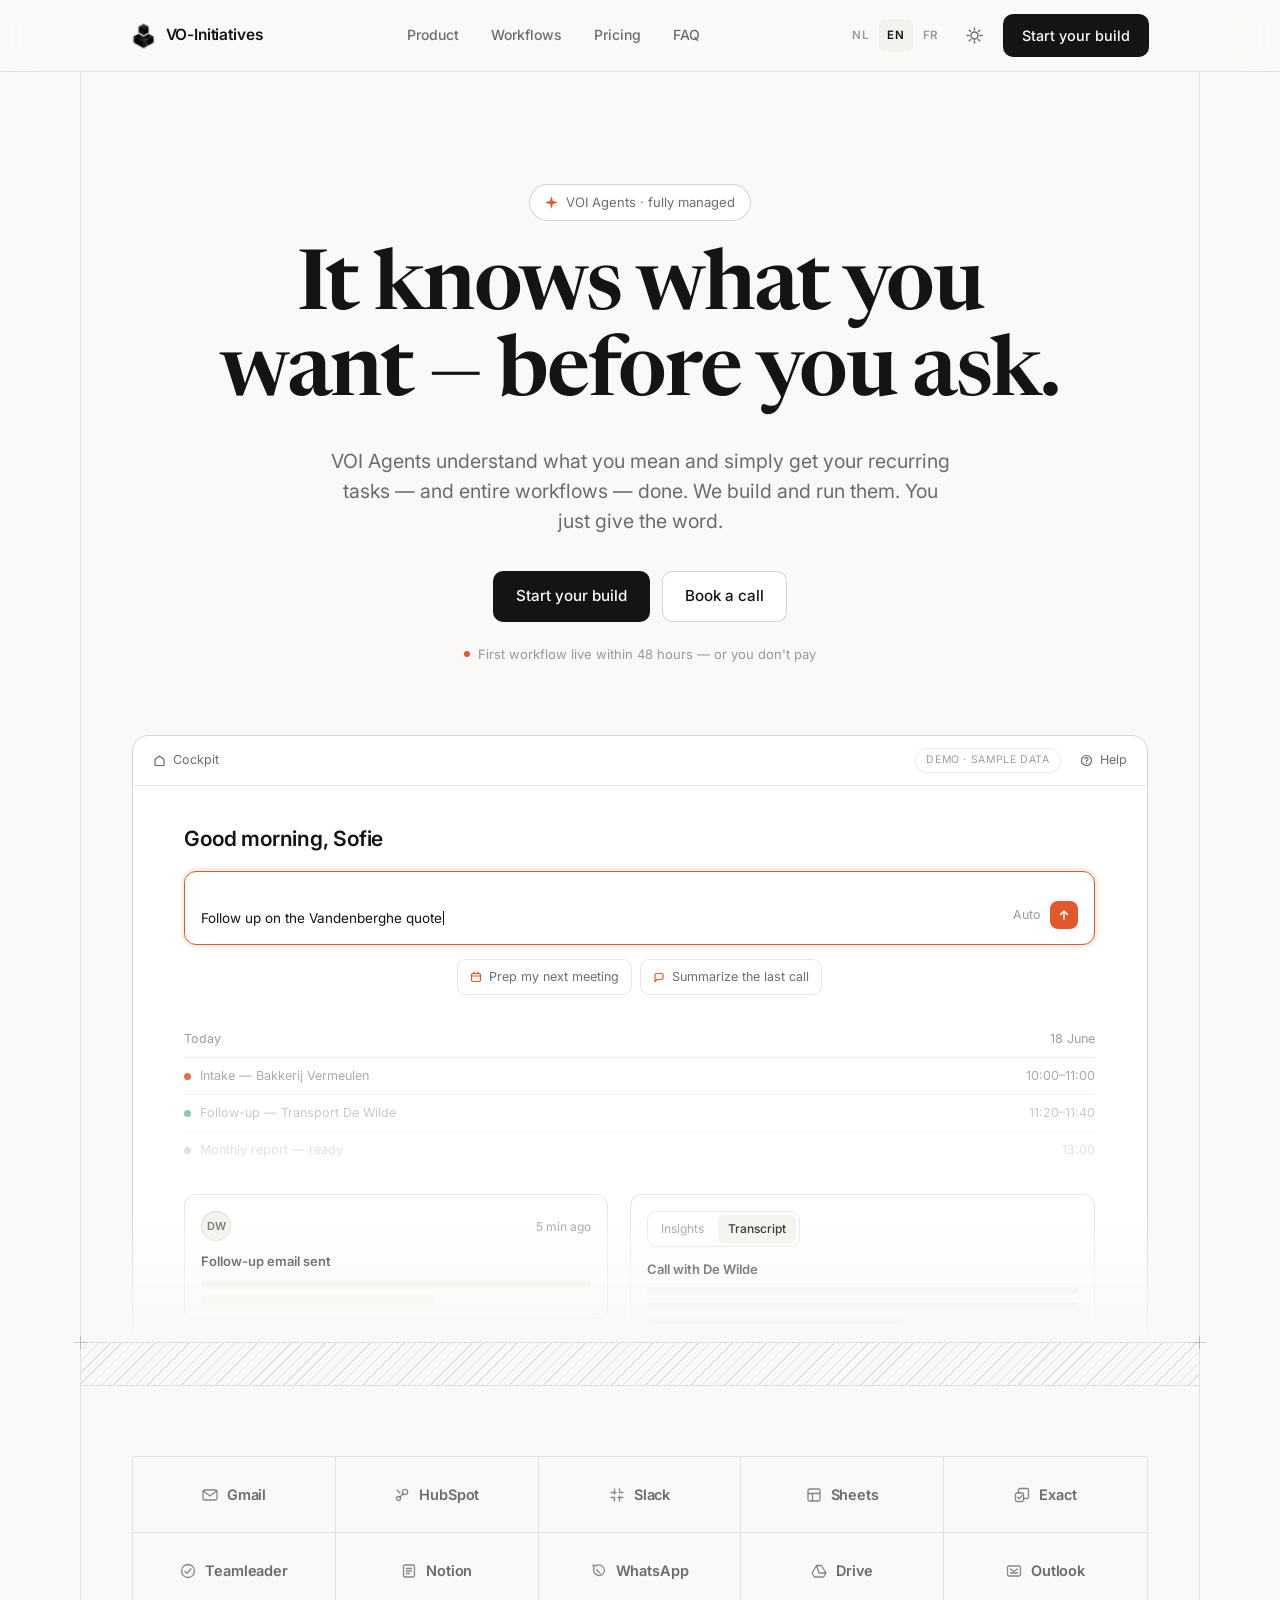
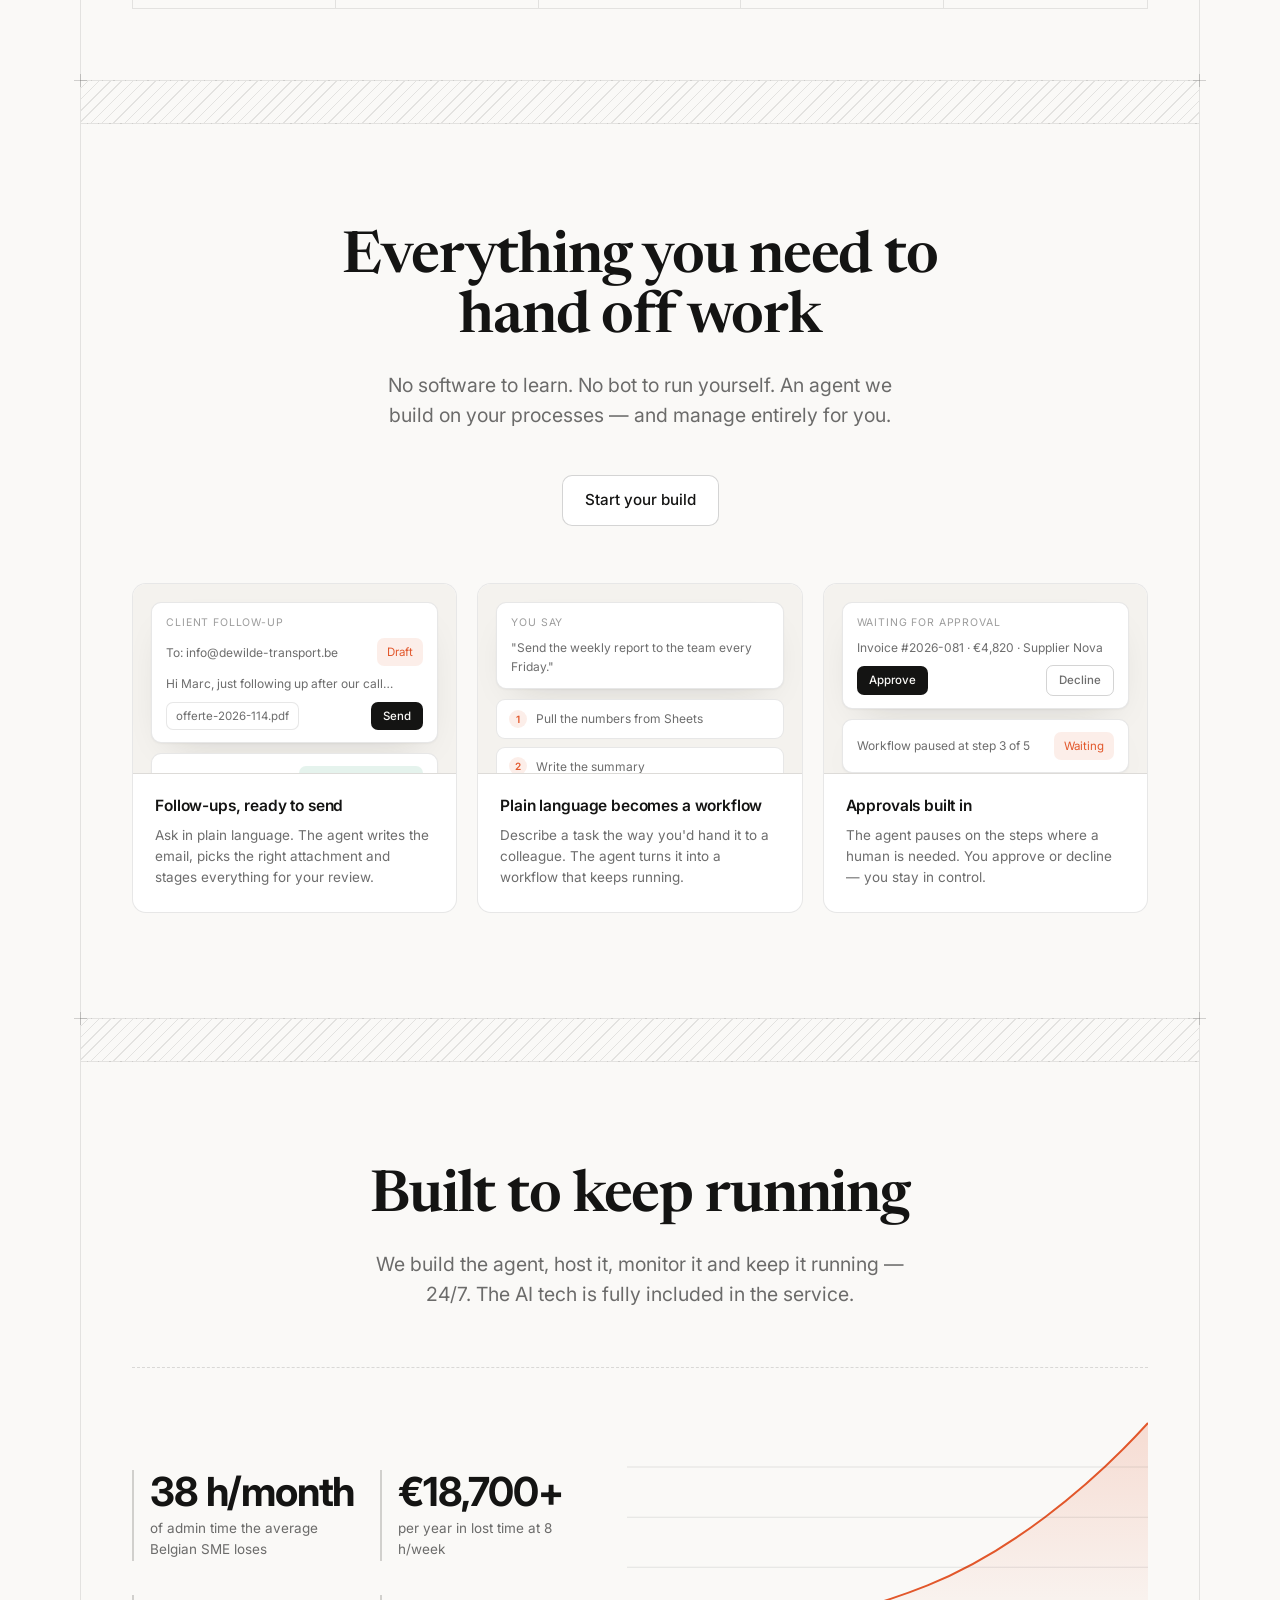
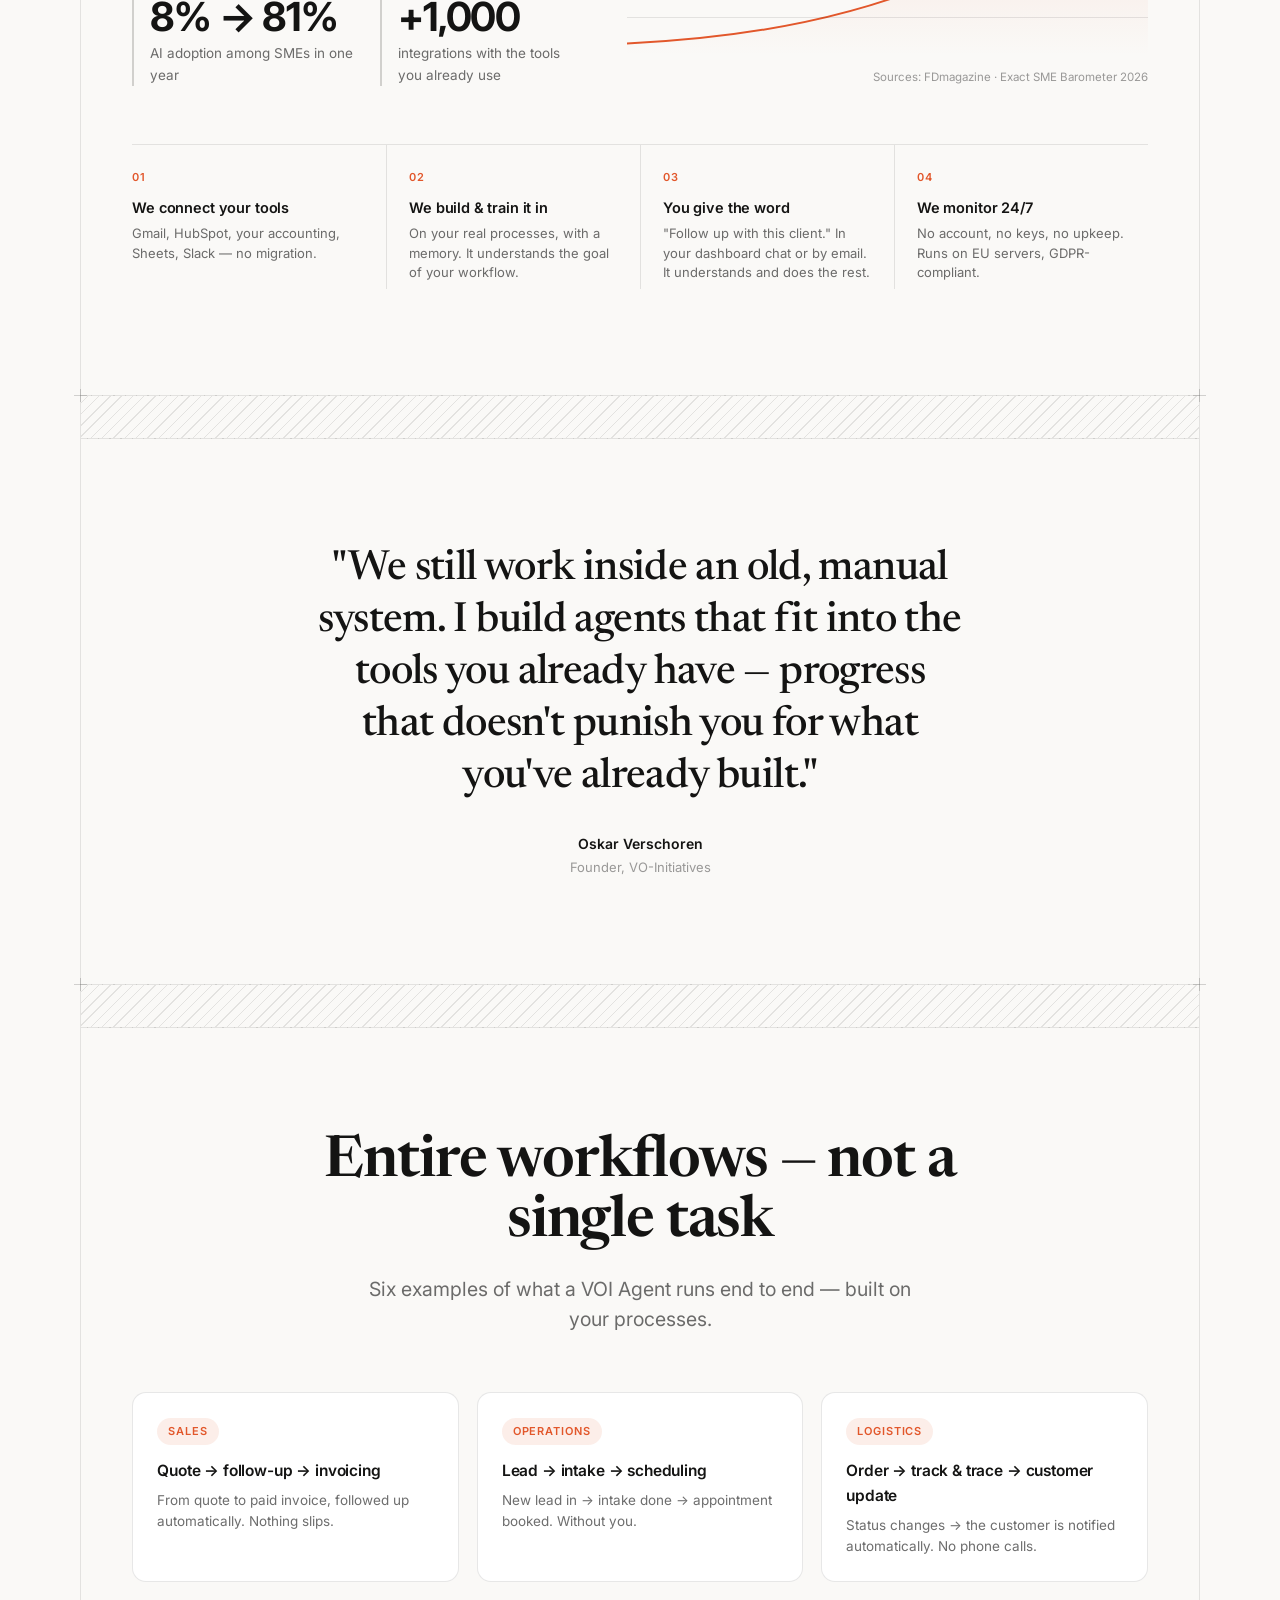
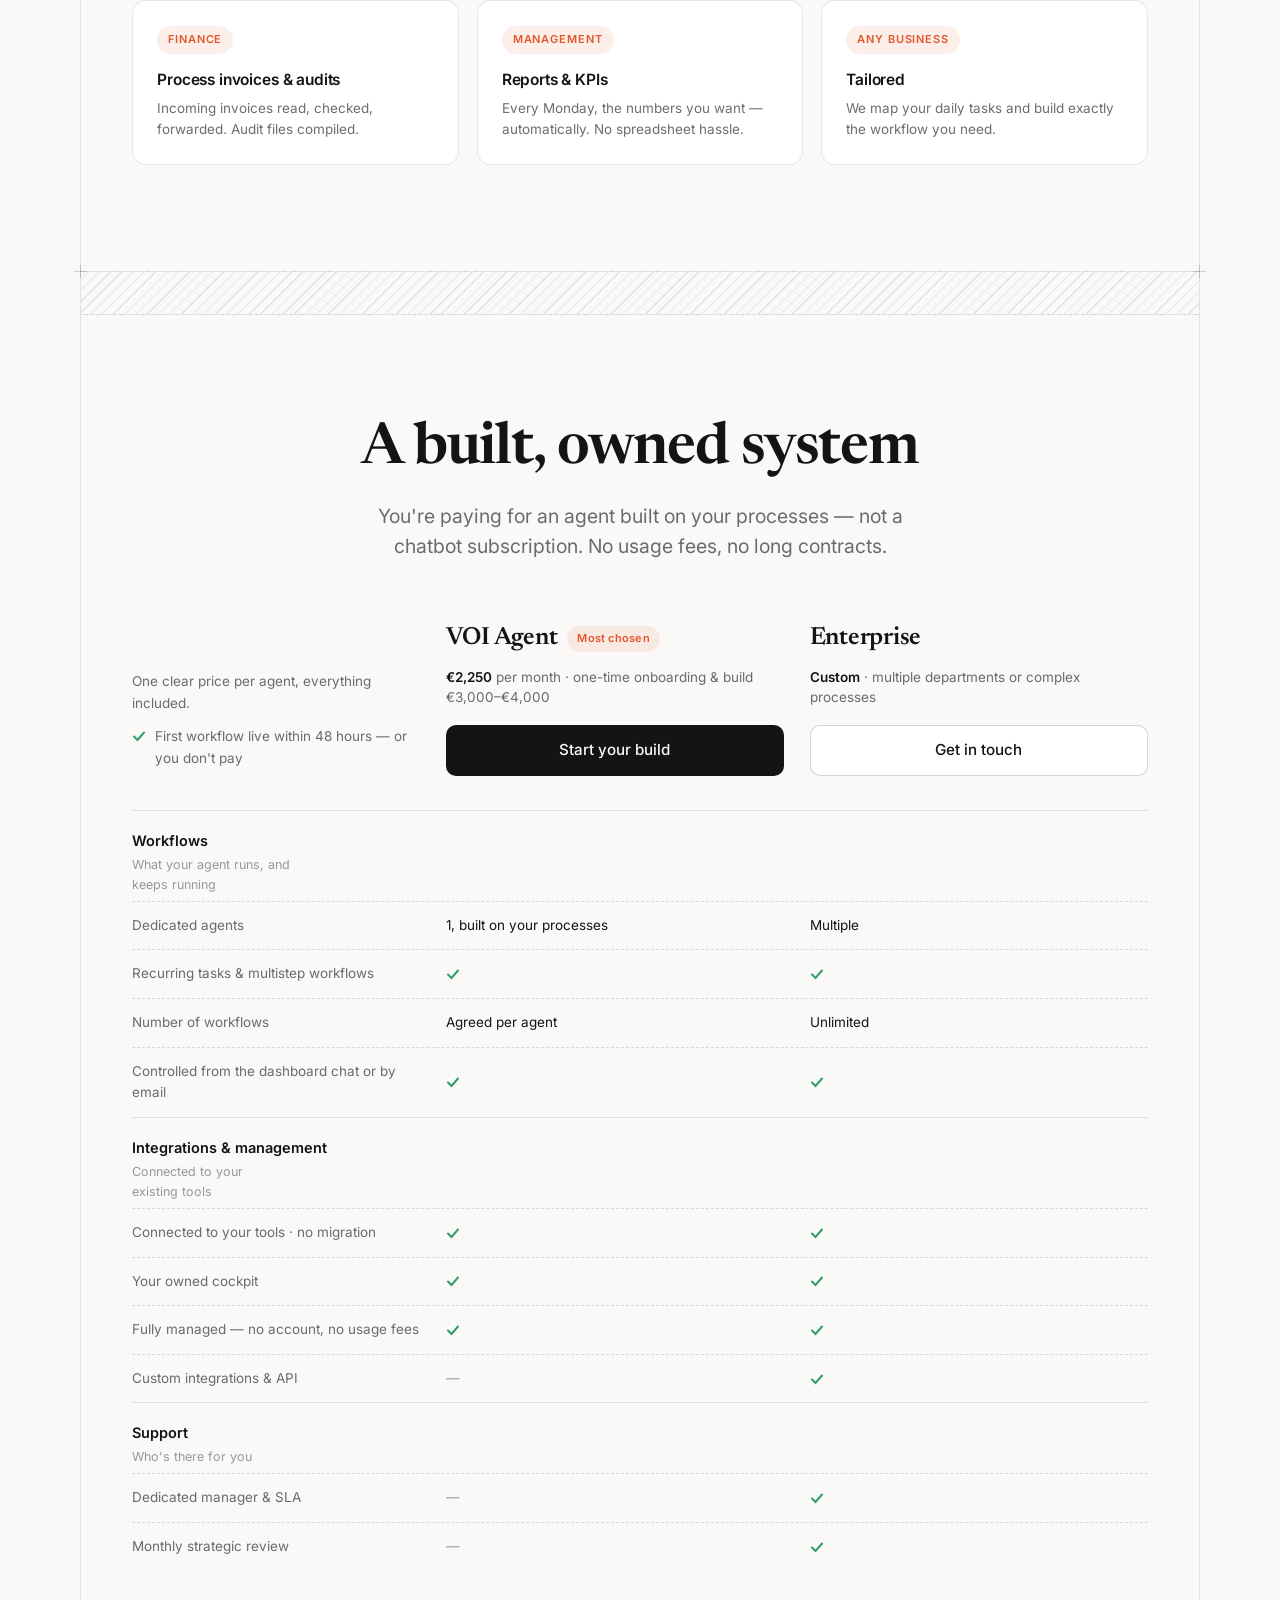
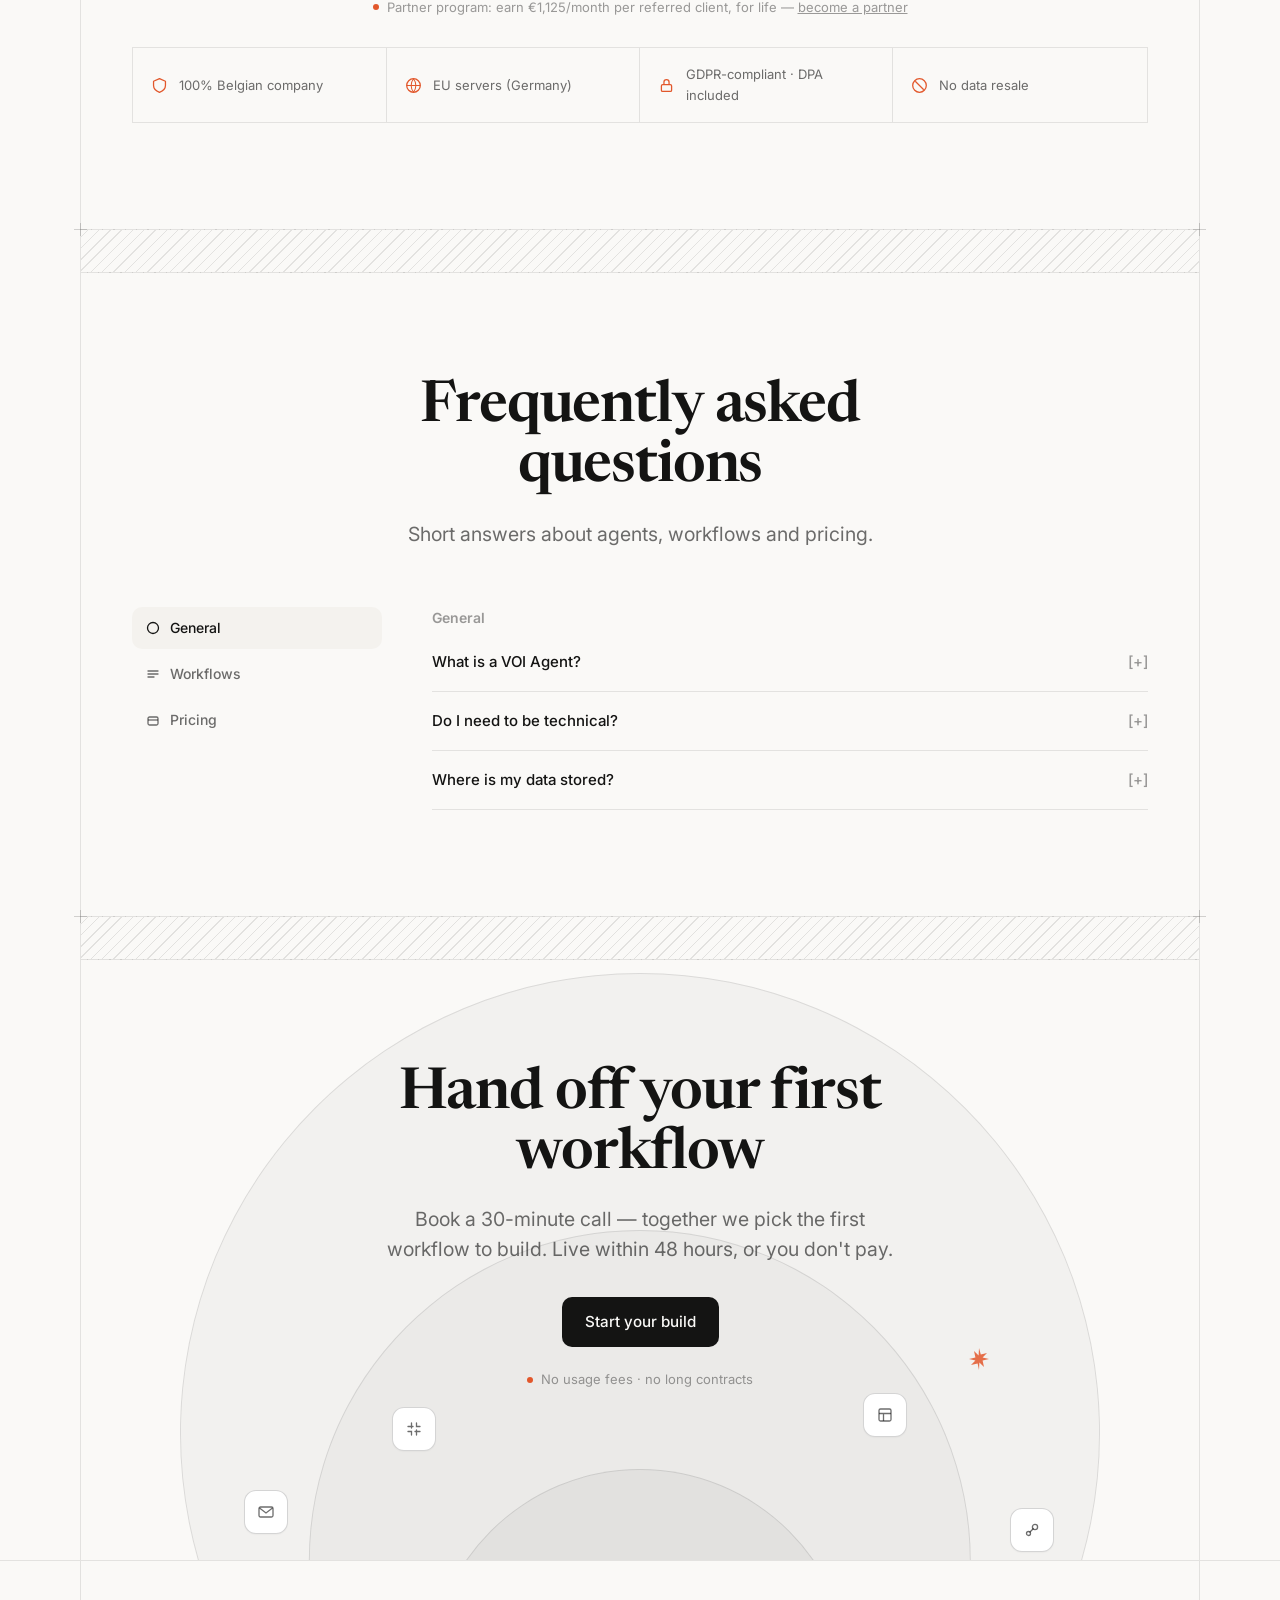
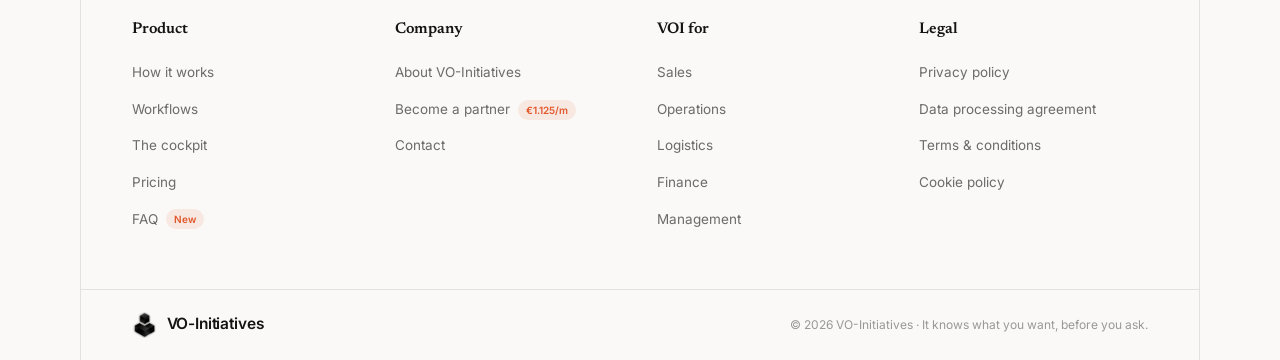
==== commit 6adb6445: "feat: web-dashboard — audit schrijft schoon klantrecord, /dashboard rendert per-klant cockpit Fase 1" ====
--- a/index.html
+++ b/index.html
@@ -23,8 +23,8 @@
 <link rel="preconnect" href="https://fonts.googleapis.com">
 <link rel="preconnect" href="https://fonts.gstatic.com" crossorigin>
 <link href="https://fonts.googleapis.com/css2?family=Newsreader:opsz,wght@6..72,500;6..72,600;6..72,700&family=Inter:wght@400;500;600;700&display=swap" rel="stylesheet">
-<link rel="stylesheet" href="assets/styles.css?v=20260703d">
-<script src="assets/theme.js?v=20260703d"></script>
+<link rel="stylesheet" href="assets/styles.css?v=20260703e">
+<script src="assets/theme.js?v=20260703e"></script>
 </head>
 <body>
 
@@ -417,7 +417,7 @@
   </div>
 </footer>
 
-<script src="assets/site-i18n.js?v=20260703d" defer></script>
-<script src="assets/site.js?v=20260703d" defer></script>
+<script src="assets/site-i18n.js?v=20260703e" defer></script>
+<script src="assets/site.js?v=20260703e" defer></script>
 </body>
 </html>
--- a/assets/styles.css
+++ b/assets/styles.css
@@ -644,6 +644,38 @@
 /* hidden-attribuut wint altijd van display-regels */
 [hidden]{display:none!important}
 
+/* ---- web-dashboard (/dashboard) ---- */
+.dash-state{text-align:center;padding:clamp(4rem,3rem + 5vw,9rem) 0}
+.dash-state h1{font-size:clamp(1.8rem,1.3rem + 2vw,2.6rem);margin-bottom:1rem}
+.dash-state .lead{max-width:42ch;margin:0 auto 1.6rem}
+.dash-spinner{width:34px;height:34px;border-radius:50%;border:3px solid var(--line);border-top-color:var(--ember);margin:0 auto 20px;animation:dashspin .8s linear infinite}
+@keyframes dashspin{to{transform:rotate(360deg)}}
+.dash-hero{padding:clamp(2.5rem,2rem + 3vw,4.5rem) 0 clamp(1.5rem,1rem + 2vw,2.6rem)}
+.dash-badge{display:inline-flex;align-items:center;gap:8px;font-size:13px;color:var(--ink-2);border:1px solid var(--line-strong);border-radius:100px;padding:6px 14px;margin-bottom:20px;background:var(--surface)}
+.dash-dot{width:7px;height:7px;border-radius:50%;background:var(--ember);animation:dashpulse 2s ease-in-out infinite}
+@keyframes dashpulse{50%{opacity:.4}}
+.dash-hero h1{font-size:clamp(2rem,1.4rem + 2.6vw,3.4rem);margin-bottom:1rem}
+.dash-hero .lead{max-width:56ch}
+.dash-grid{display:grid;grid-template-columns:1fr 1fr;gap:20px;margin-bottom:20px}
+.dash-card{border:1px solid var(--line);border-radius:16px;background:var(--surface);padding:clamp(20px,3vw,28px);box-shadow:var(--shadow)}
+.dash-card-head{margin-bottom:18px}
+.dash-card-head h2{font-size:1.15rem;font-weight:600;letter-spacing:-.01em}
+.dash-hint{display:block;font-size:13px;color:var(--ink-3);margin-top:4px}
+.dash-note{font-size:12px;color:var(--ink-3);margin-top:14px;border-top:1px solid var(--line);padding-top:12px}
+.conn-row,.flow-row{display:flex;align-items:center;gap:12px;padding:11px 0;border-top:1px solid var(--line)}
+.conn-row:first-child,.flow-row:first-child{border-top:none}
+.conn-name{flex:1;font-size:14.5px;font-weight:500}
+.conn-btn{padding:7px 16px;font-size:13px}
+.flow-dot{width:8px;height:8px;border-radius:50%;background:var(--ember);flex:0 0 auto}
+.flow-name{flex:1;font-size:14px}
+.flow-status{font-size:12px;color:var(--ink-3);white-space:nowrap}
+.dash-goal .lead,.dash-deep .lead{max-width:64ch}
+.dash-goal,.dash-deep{margin-bottom:20px}
+.deep-soon{display:flex;flex-wrap:wrap;gap:8px;margin-top:16px}
+.deep-chip{font-size:12.5px;font-weight:500;color:var(--ink-2);border:1px solid var(--line-strong);border-radius:100px;padding:6px 14px;background:var(--bg)}
+.deep-chip.muted{color:var(--ink-3);border-style:dashed}
+@media(max-width:760px){.dash-grid{grid-template-columns:1fr}}
+
 /* ---- audit-chat (/start) ---- */
 .chat-card{
   max-width:640px;margin:0 auto;text-align:left;
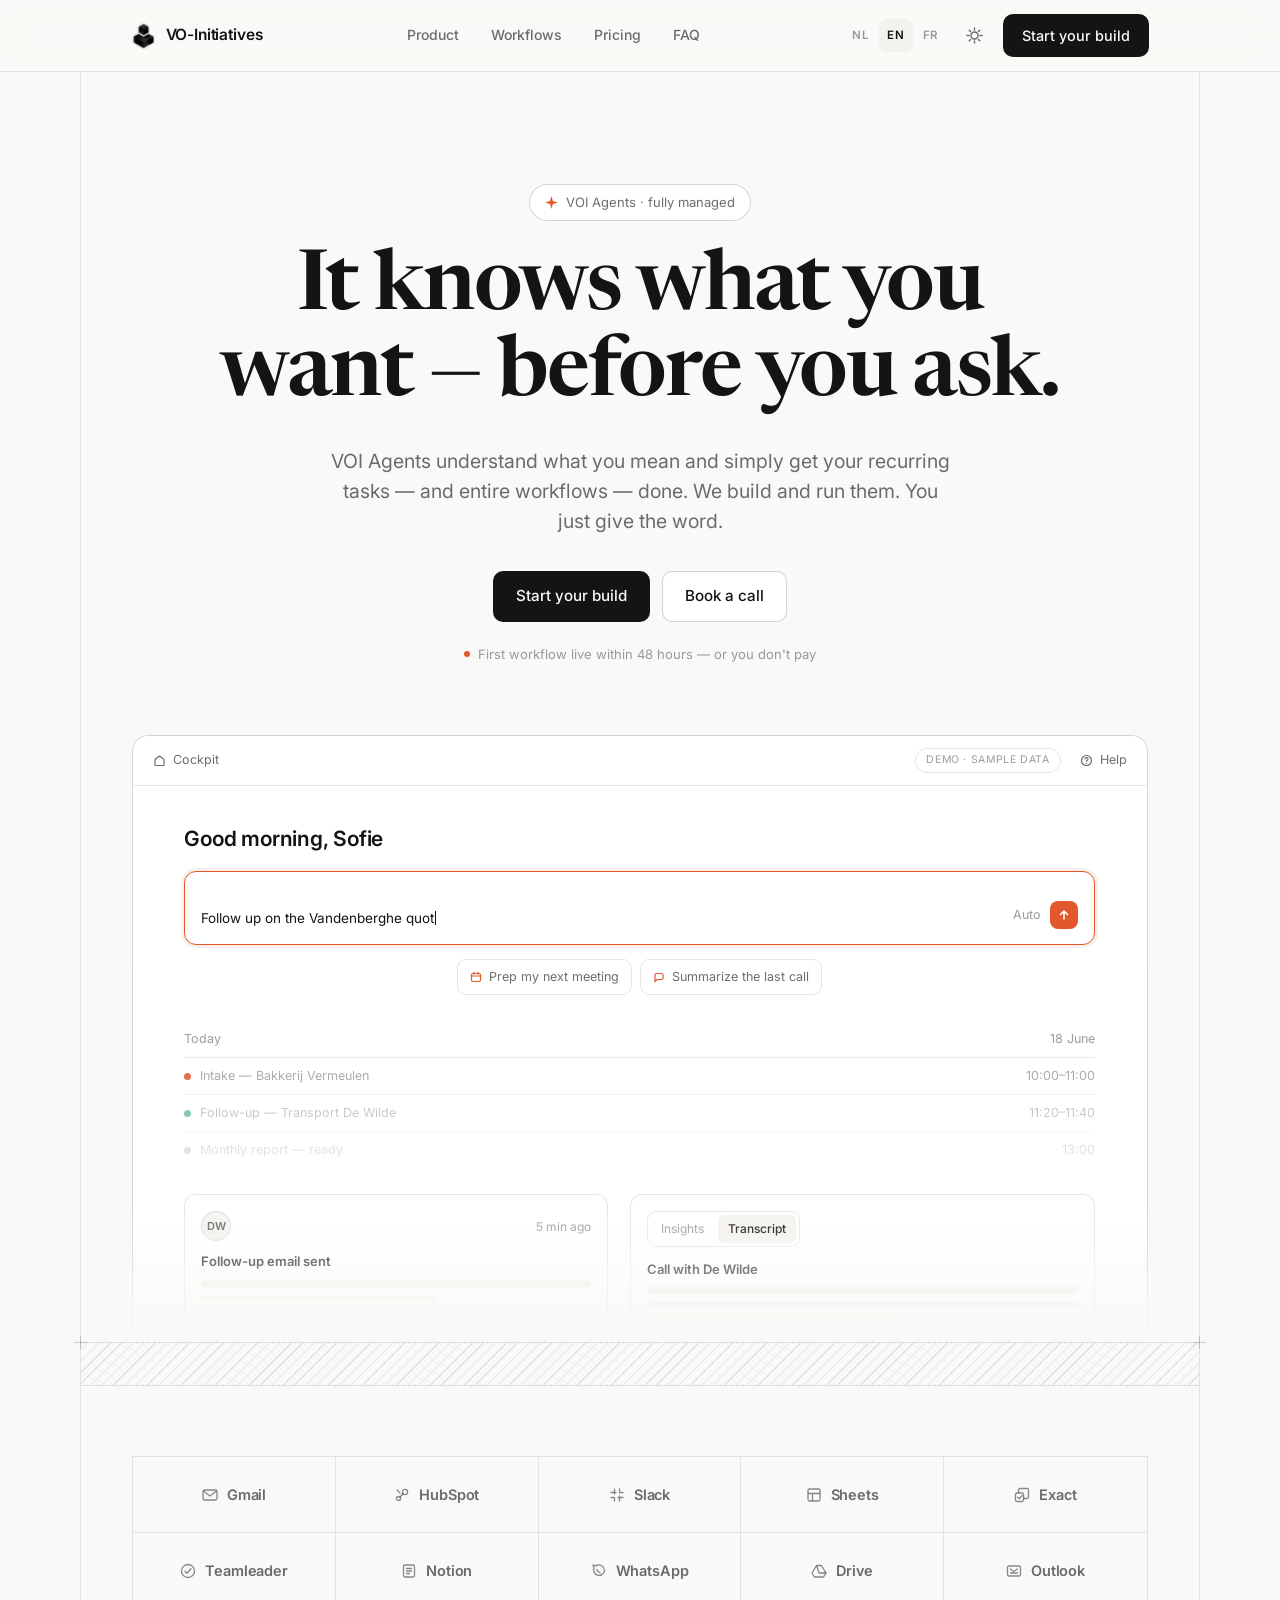
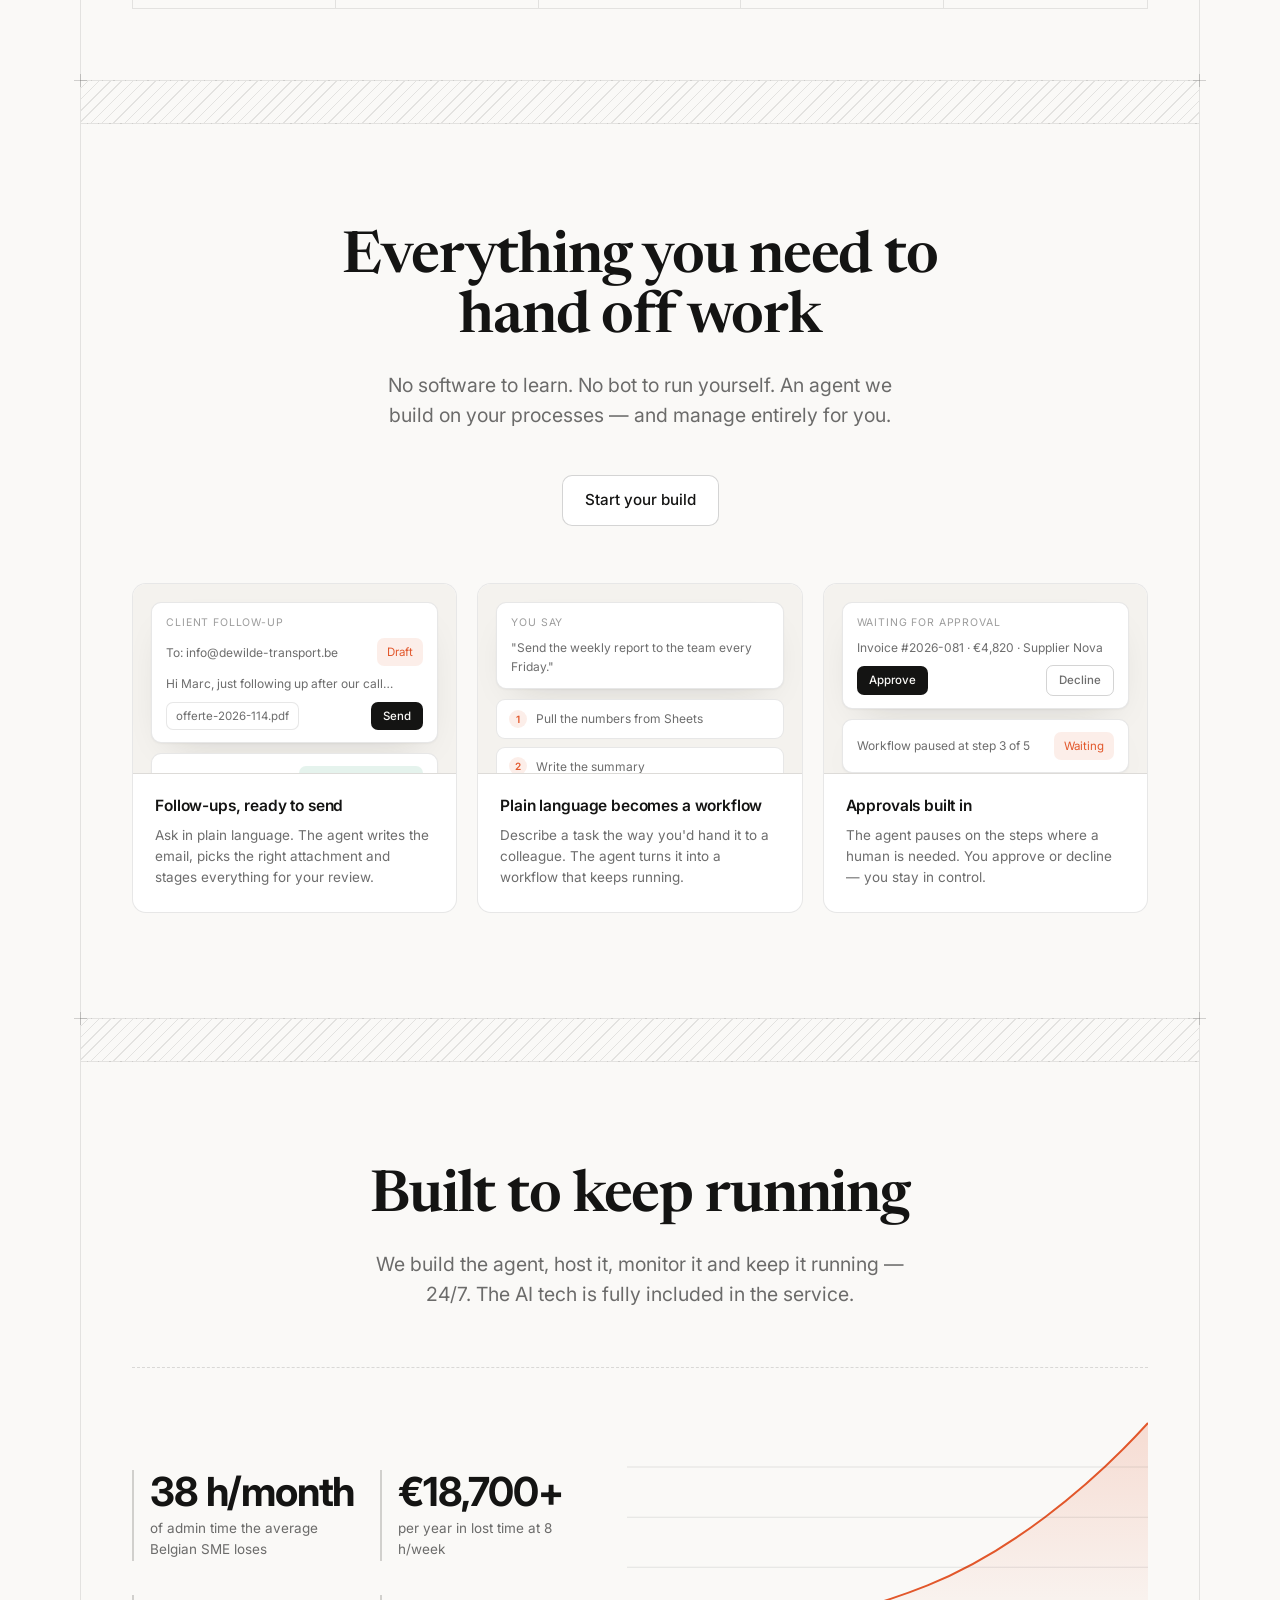
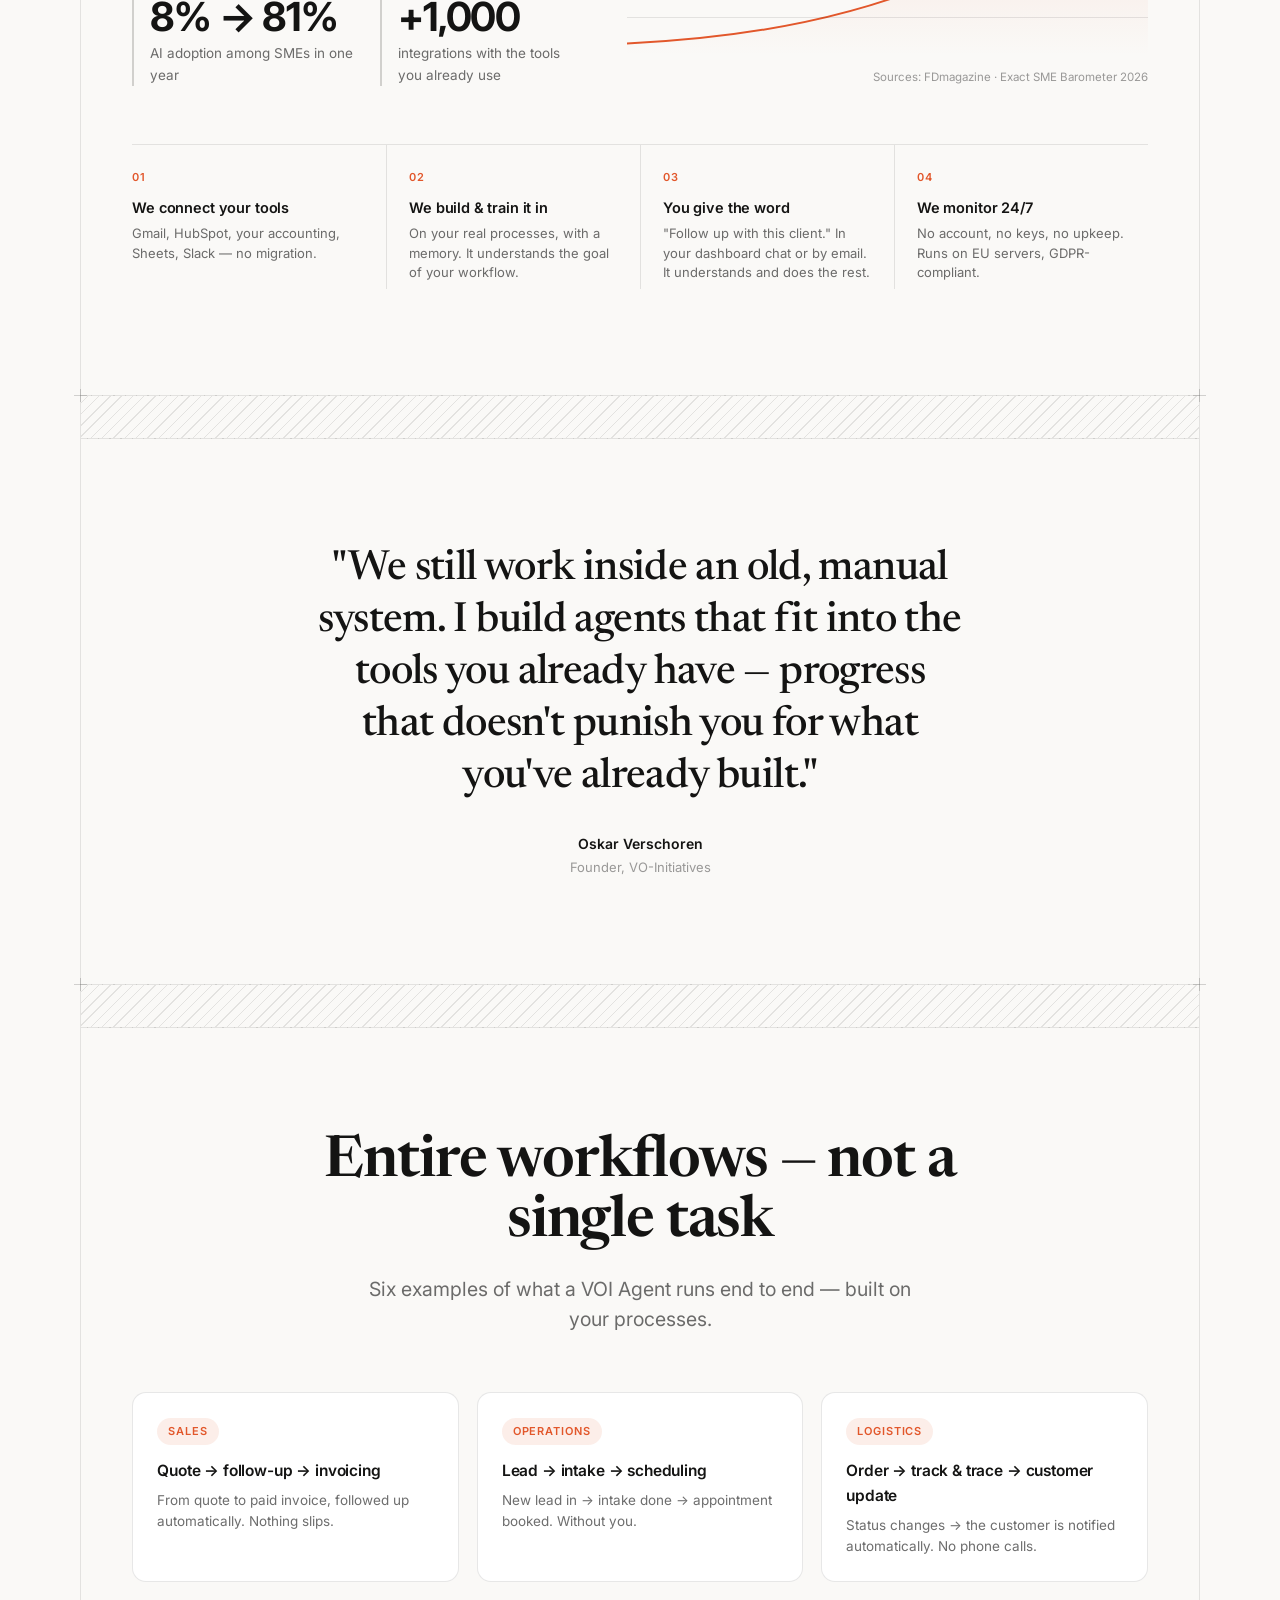
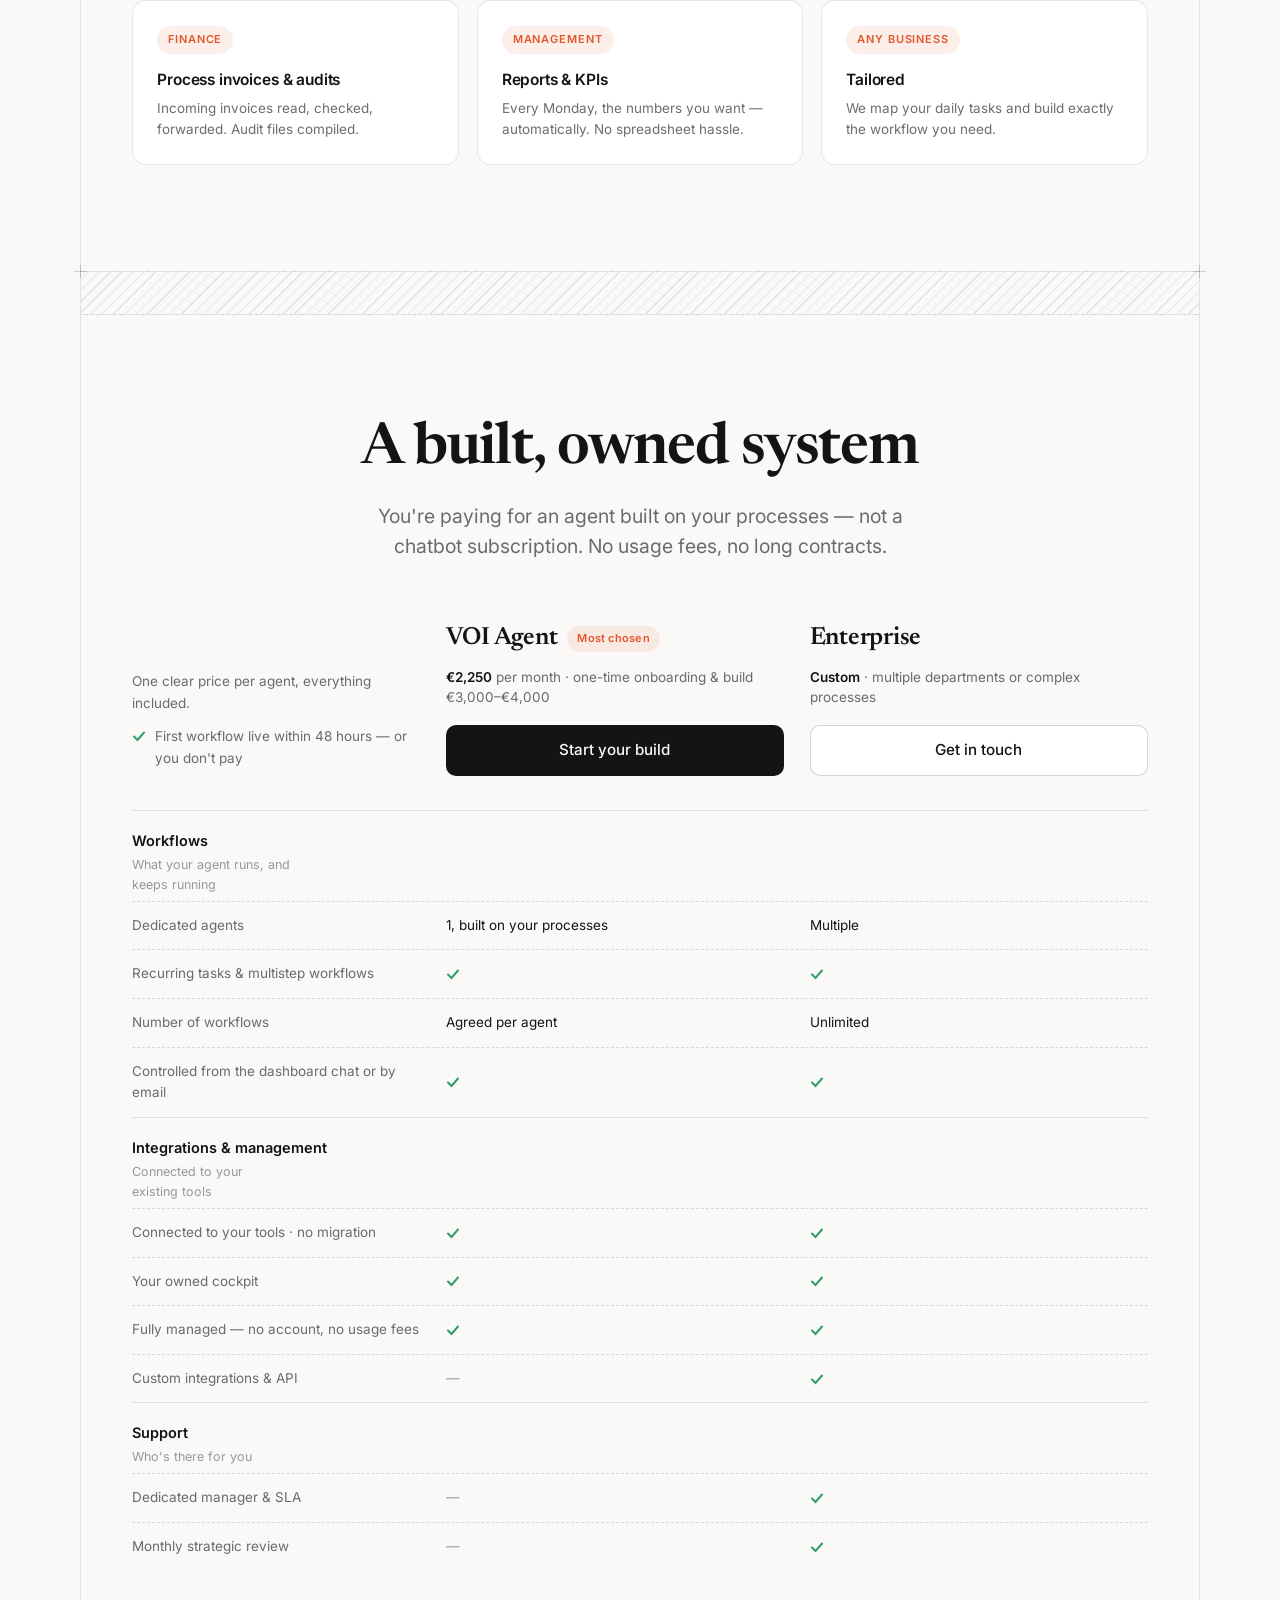
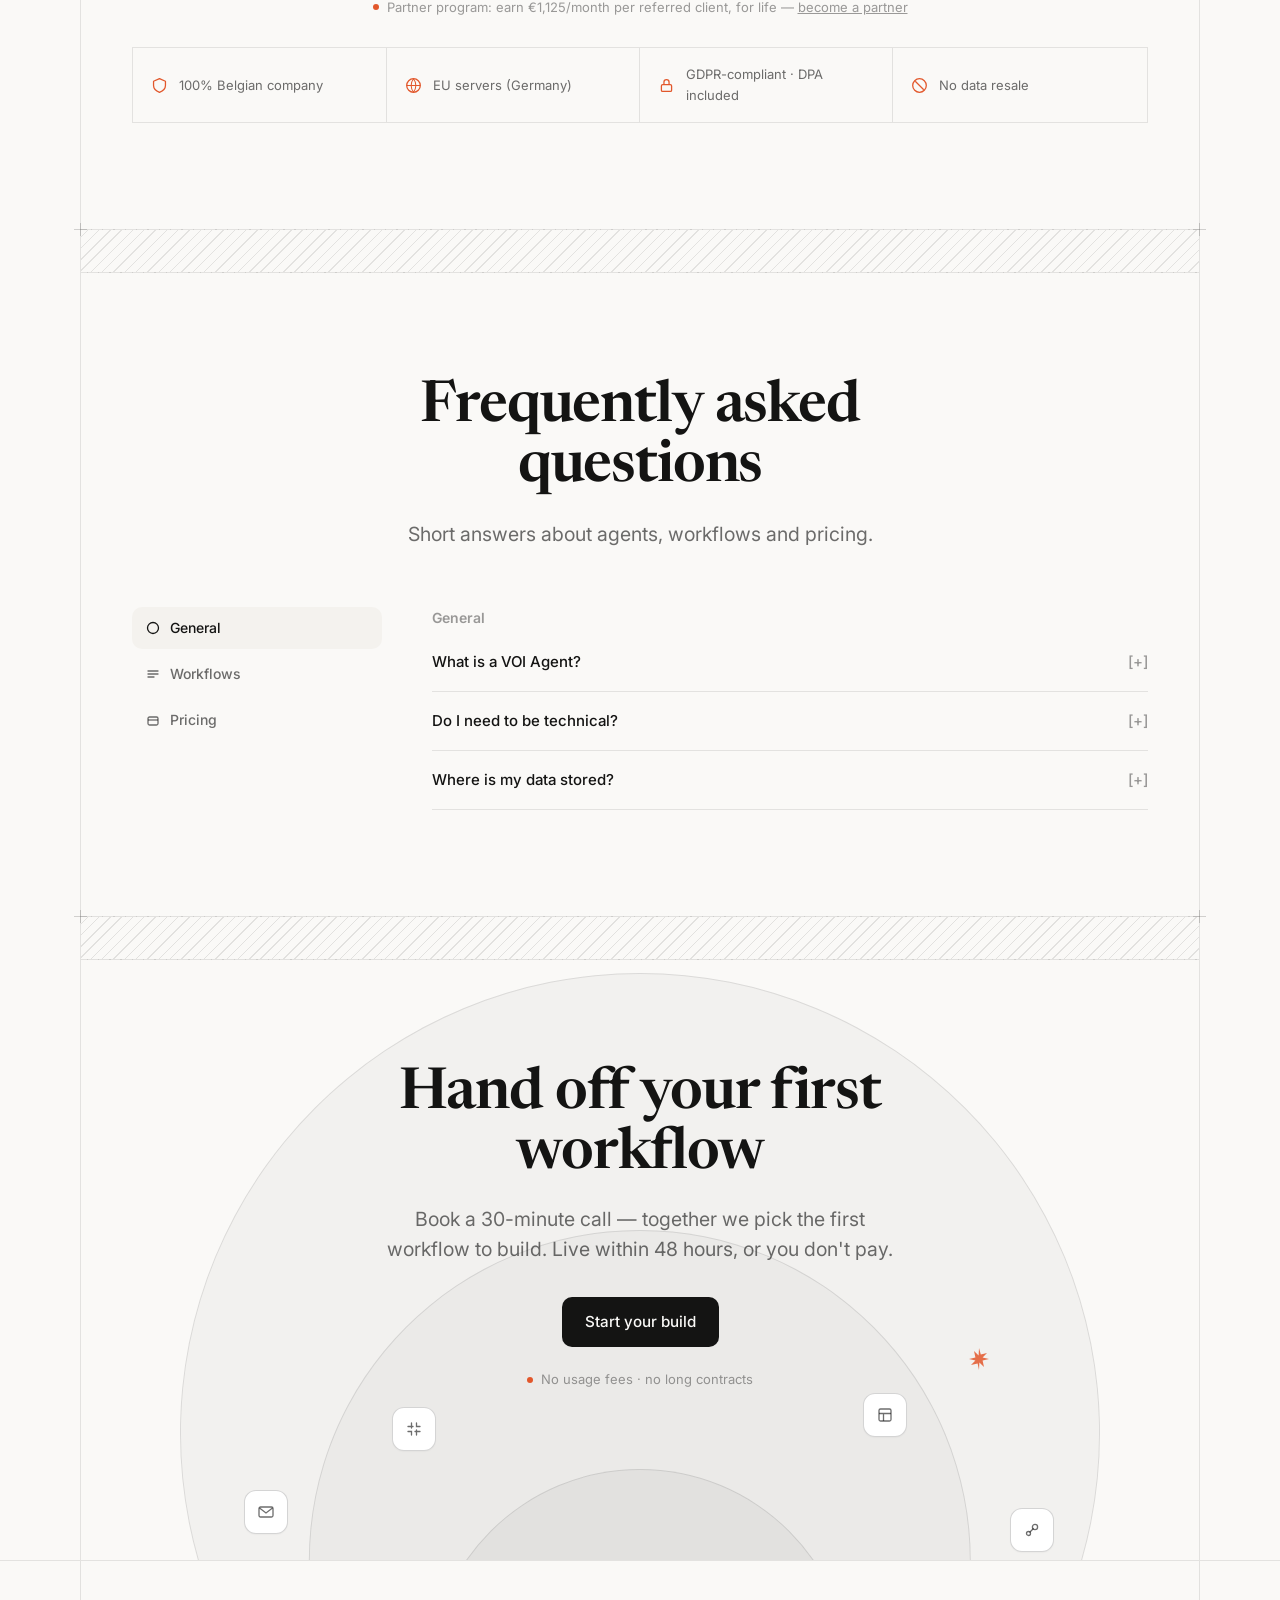
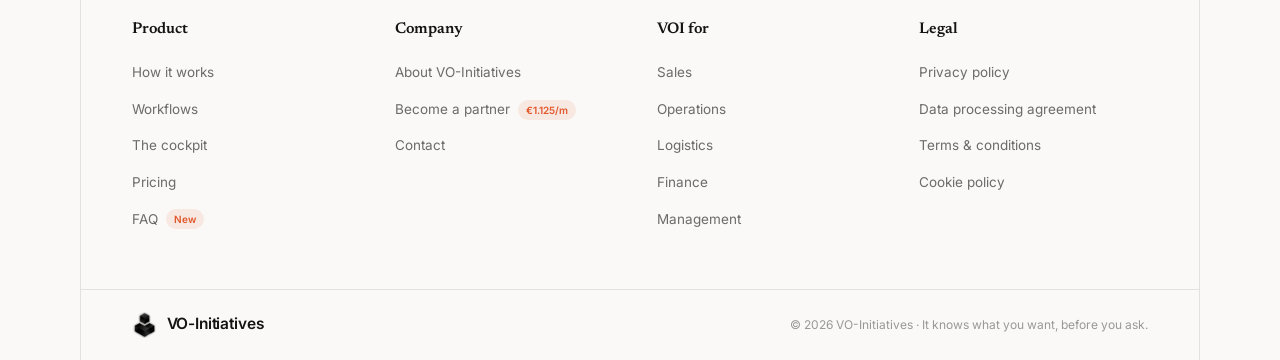
==== commit 77af729f: "feat: Fase 3 verbindingslaag + korter audit-interview Plan 1: interview-prompt ingekort — max ~6 vra" ====
--- a/index.html
+++ b/index.html
@@ -23,8 +23,8 @@
 <link rel="preconnect" href="https://fonts.googleapis.com">
 <link rel="preconnect" href="https://fonts.gstatic.com" crossorigin>
 <link href="https://fonts.googleapis.com/css2?family=Newsreader:opsz,wght@6..72,500;6..72,600;6..72,700&family=Inter:wght@400;500;600;700&display=swap" rel="stylesheet">
-<link rel="stylesheet" href="assets/styles.css?v=20260703e">
-<script src="assets/theme.js?v=20260703e"></script>
+<link rel="stylesheet" href="assets/styles.css?v=20260703f">
+<script src="assets/theme.js?v=20260703f"></script>
 </head>
 <body>
 
@@ -417,7 +417,7 @@
   </div>
 </footer>
 
-<script src="assets/site-i18n.js?v=20260703e" defer></script>
-<script src="assets/site.js?v=20260703e" defer></script>
+<script src="assets/site-i18n.js?v=20260703f" defer></script>
+<script src="assets/site.js?v=20260703f" defer></script>
 </body>
 </html>
--- a/assets/styles.css
+++ b/assets/styles.css
@@ -674,6 +674,12 @@
 .deep-soon{display:flex;flex-wrap:wrap;gap:8px;margin-top:16px}
 .deep-chip{font-size:12.5px;font-weight:500;color:var(--ink-2);border:1px solid var(--line-strong);border-radius:100px;padding:6px 14px;background:var(--bg)}
 .deep-chip.muted{color:var(--ink-3);border-style:dashed}
+.conn-ok{display:inline-flex;align-items:center;gap:6px;font-size:12.5px;font-weight:600;color:var(--success);background:color-mix(in oklab,var(--success) 12%,transparent);border-radius:100px;padding:6px 13px}
+.conn-wizard{border:1px solid var(--line);border-left:3px solid var(--ember);border-radius:10px;background:var(--surface-2);padding:16px;margin:4px 0 12px;animation:rise .35s var(--ease-out-expo)}
+.conn-help{font-size:12.5px;color:var(--ink-2);line-height:1.55;margin-bottom:12px}
+.conn-wizard .of-field input{background:var(--surface)}
+.conn-submit{width:100%;margin-top:4px}
+.conn-submit[disabled]{opacity:.6;cursor:wait}
 @media(max-width:760px){.dash-grid{grid-template-columns:1fr}}
 
 /* ---- audit-chat (/start) ---- */
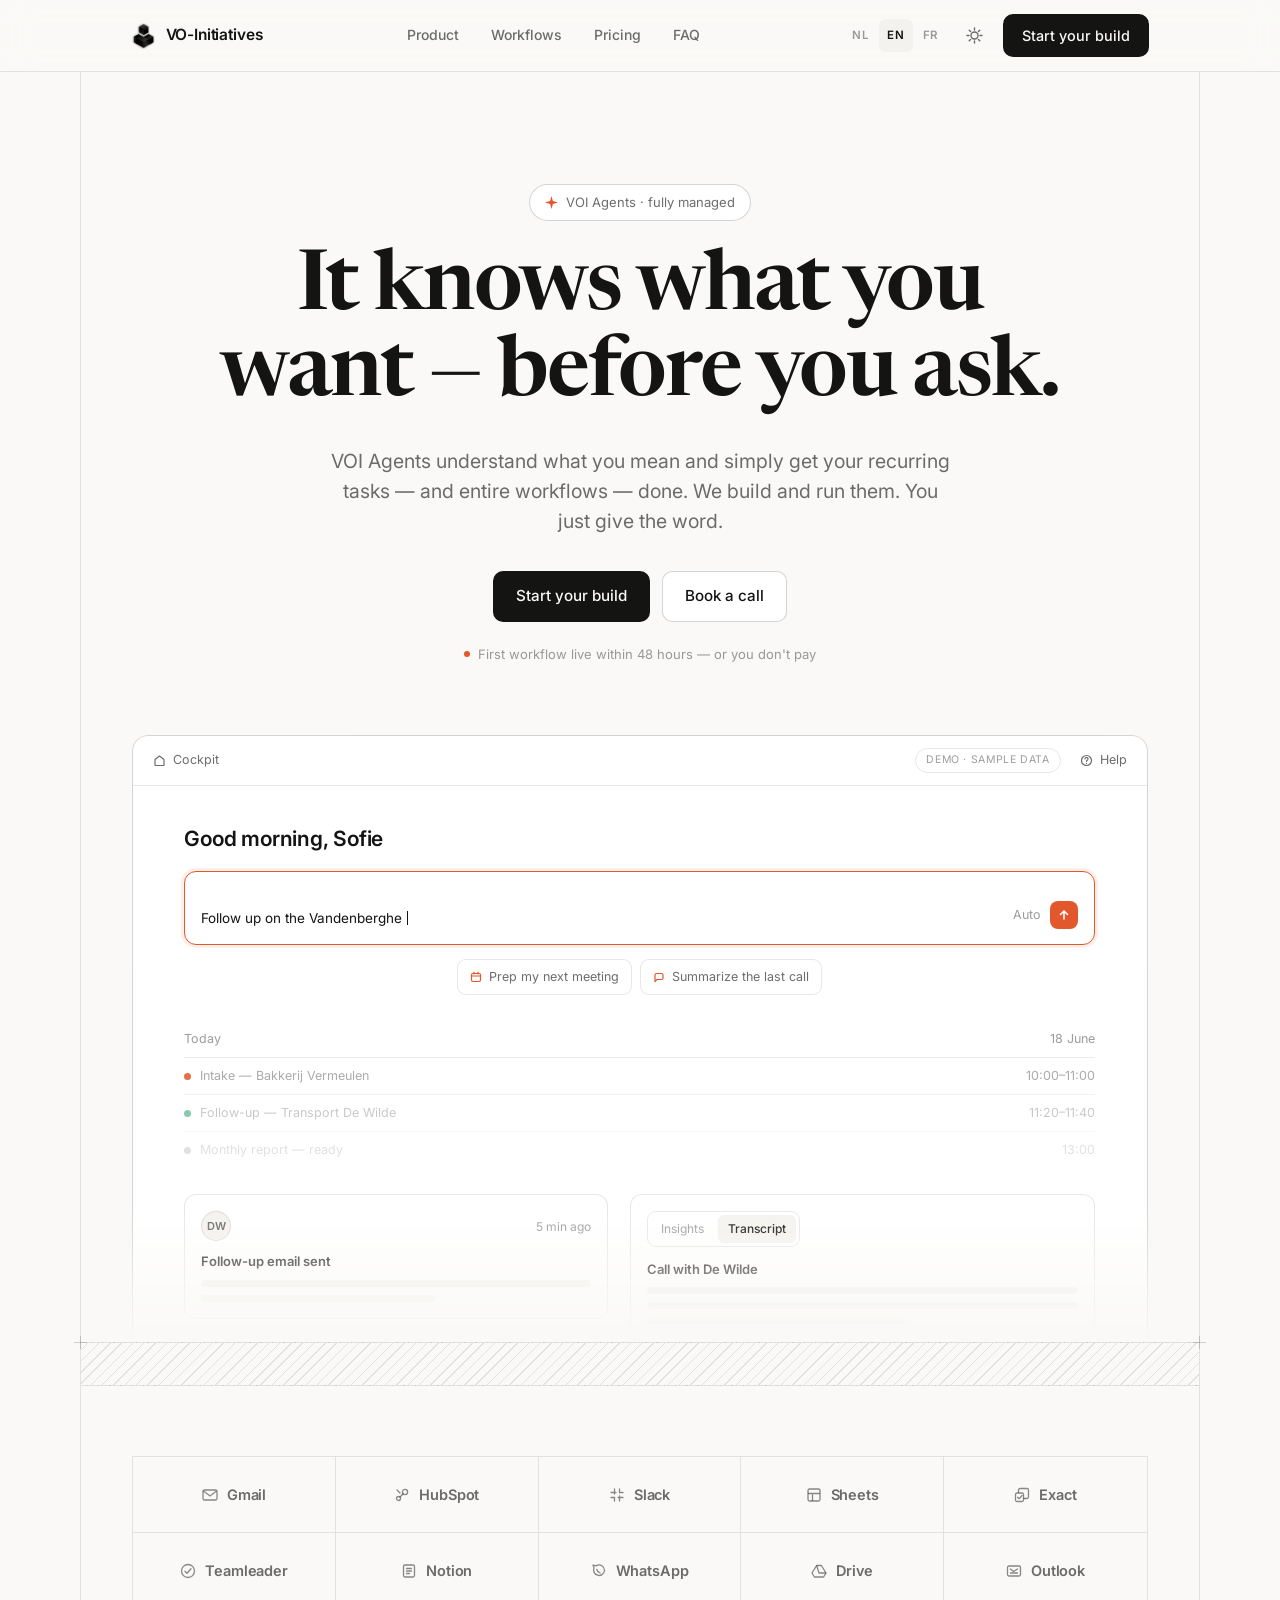
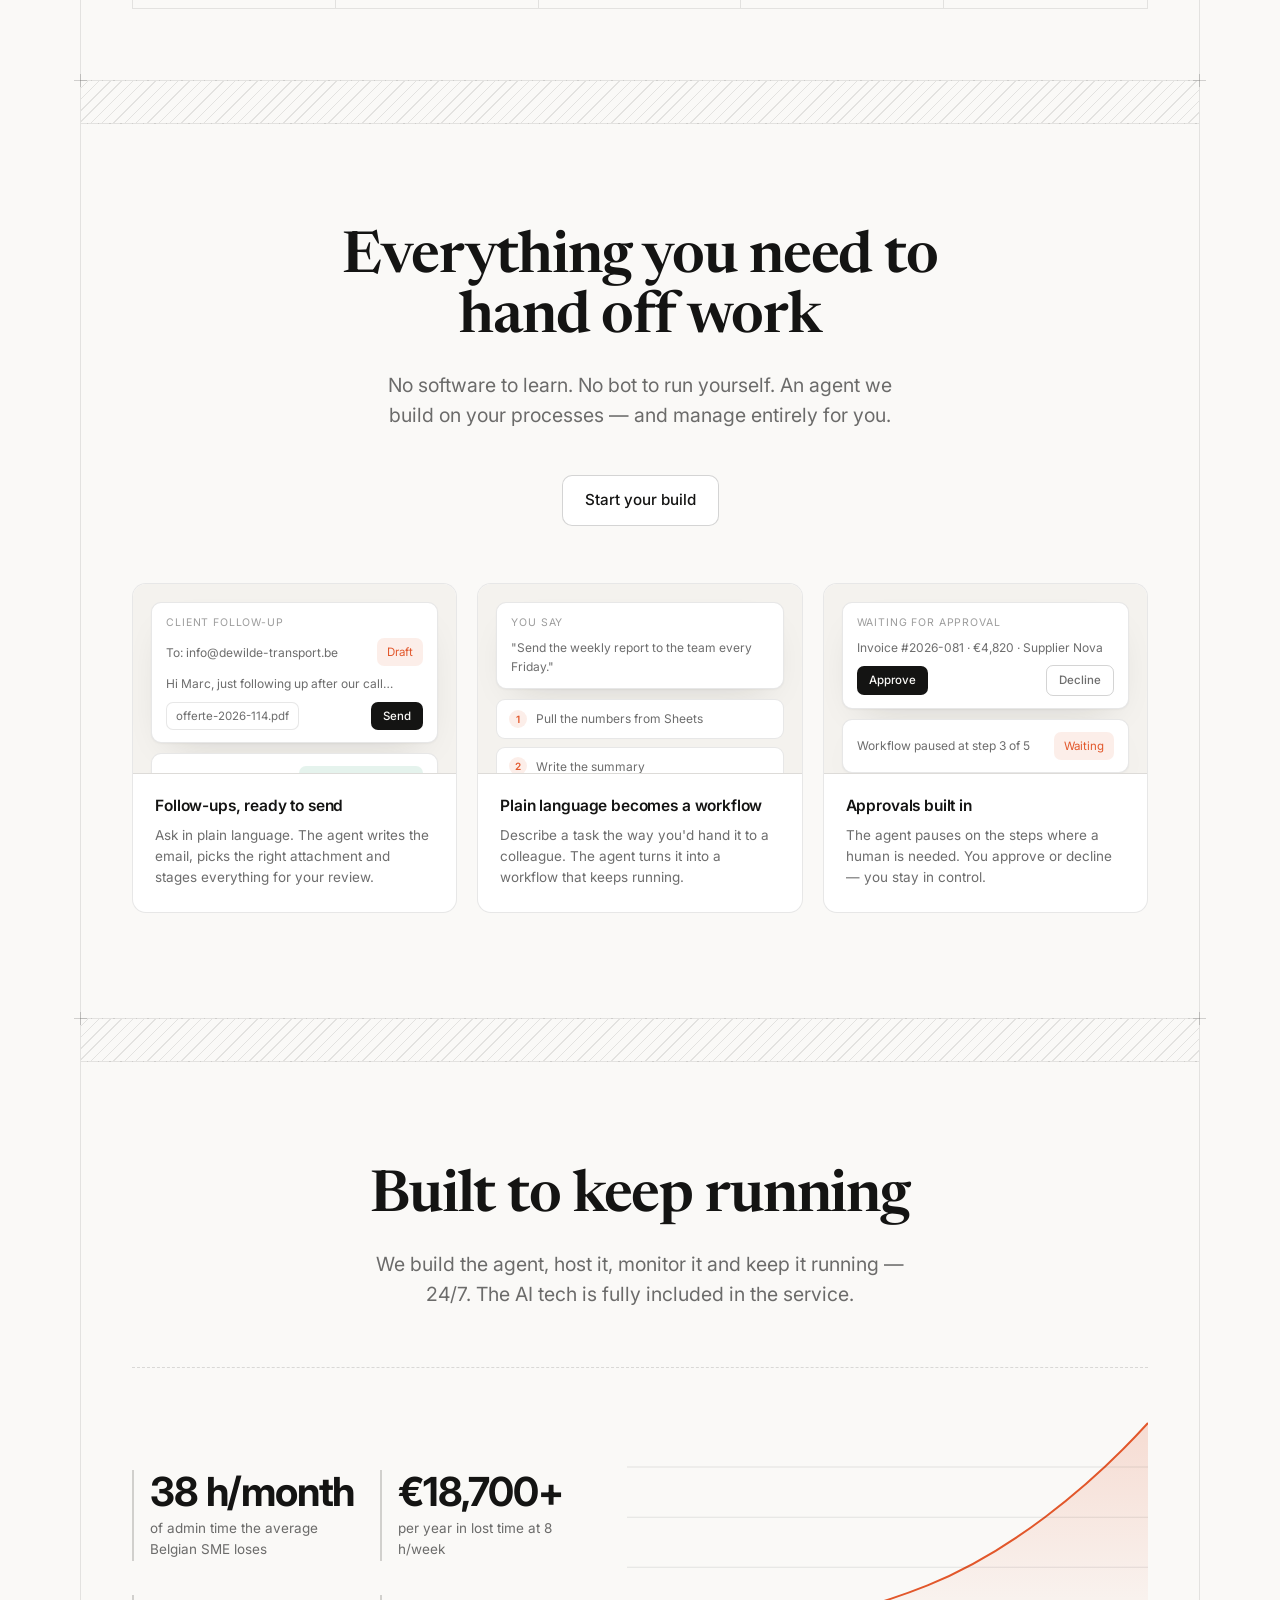
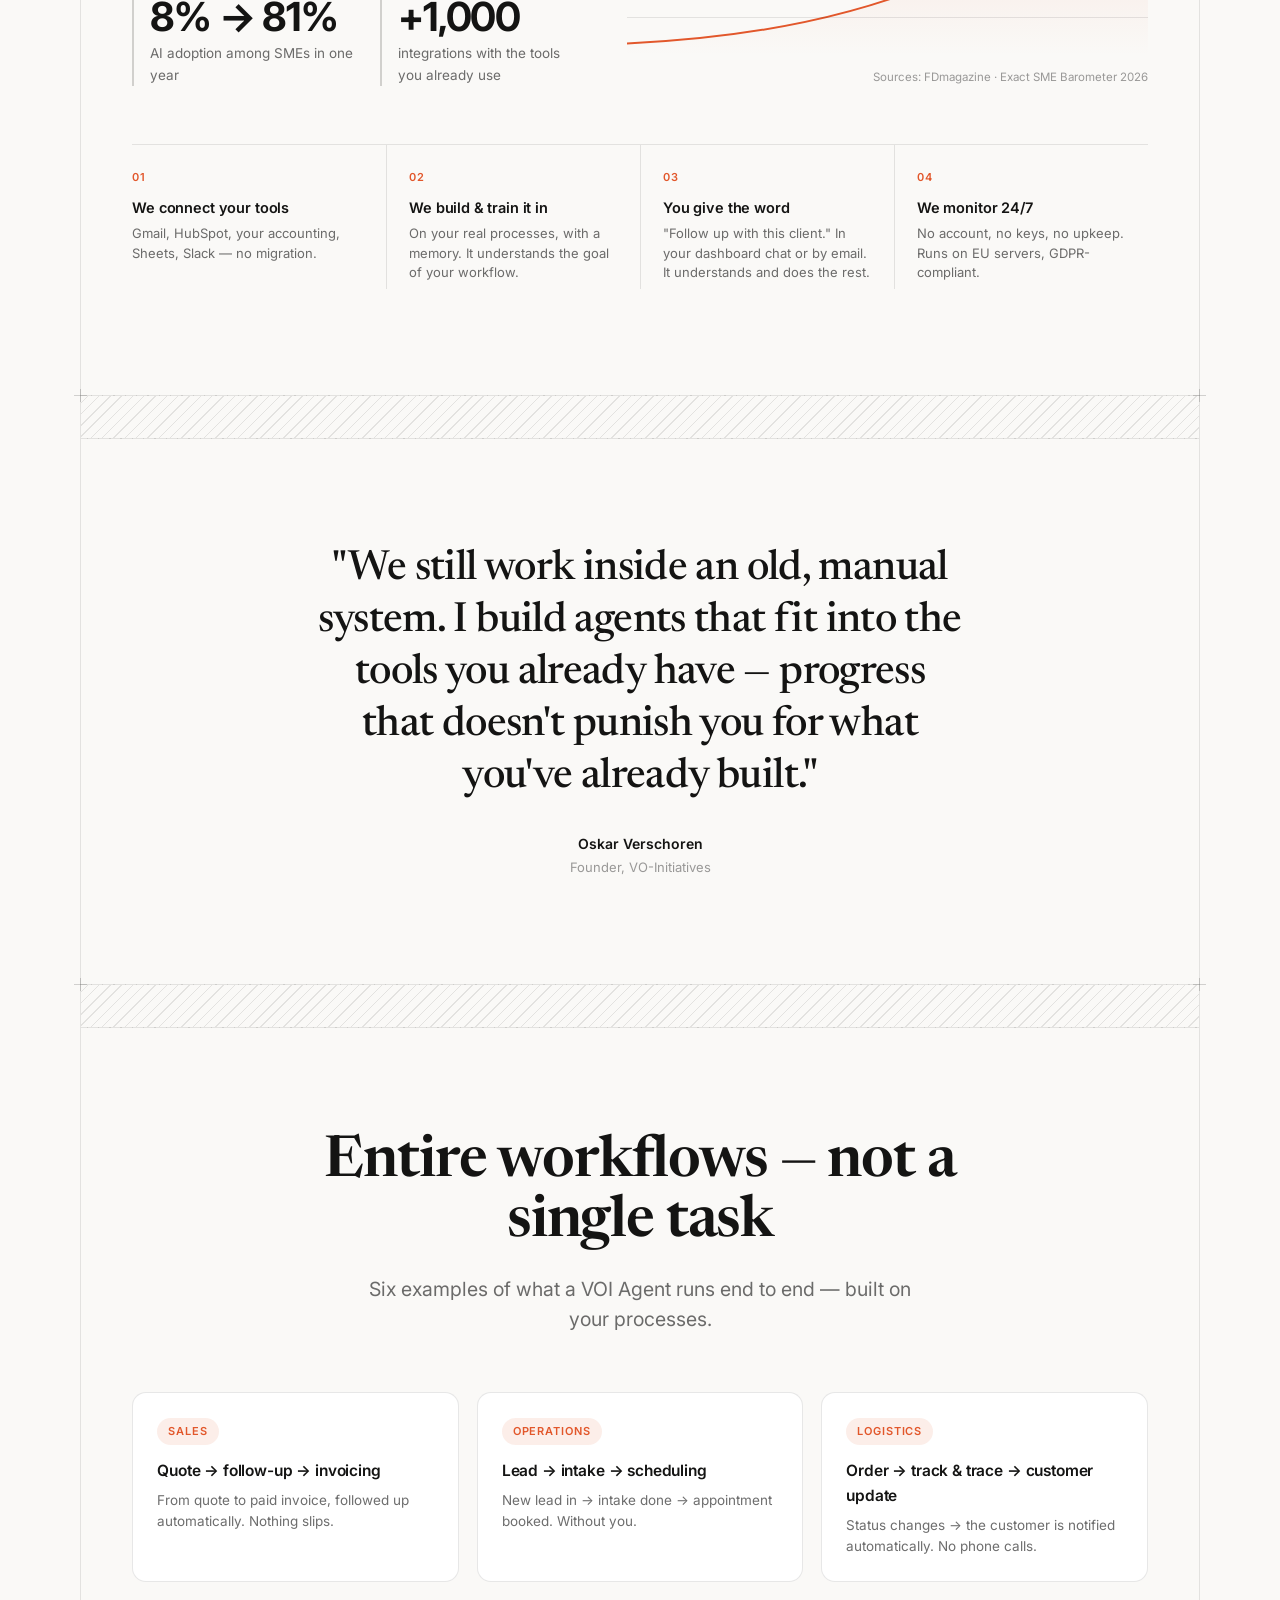
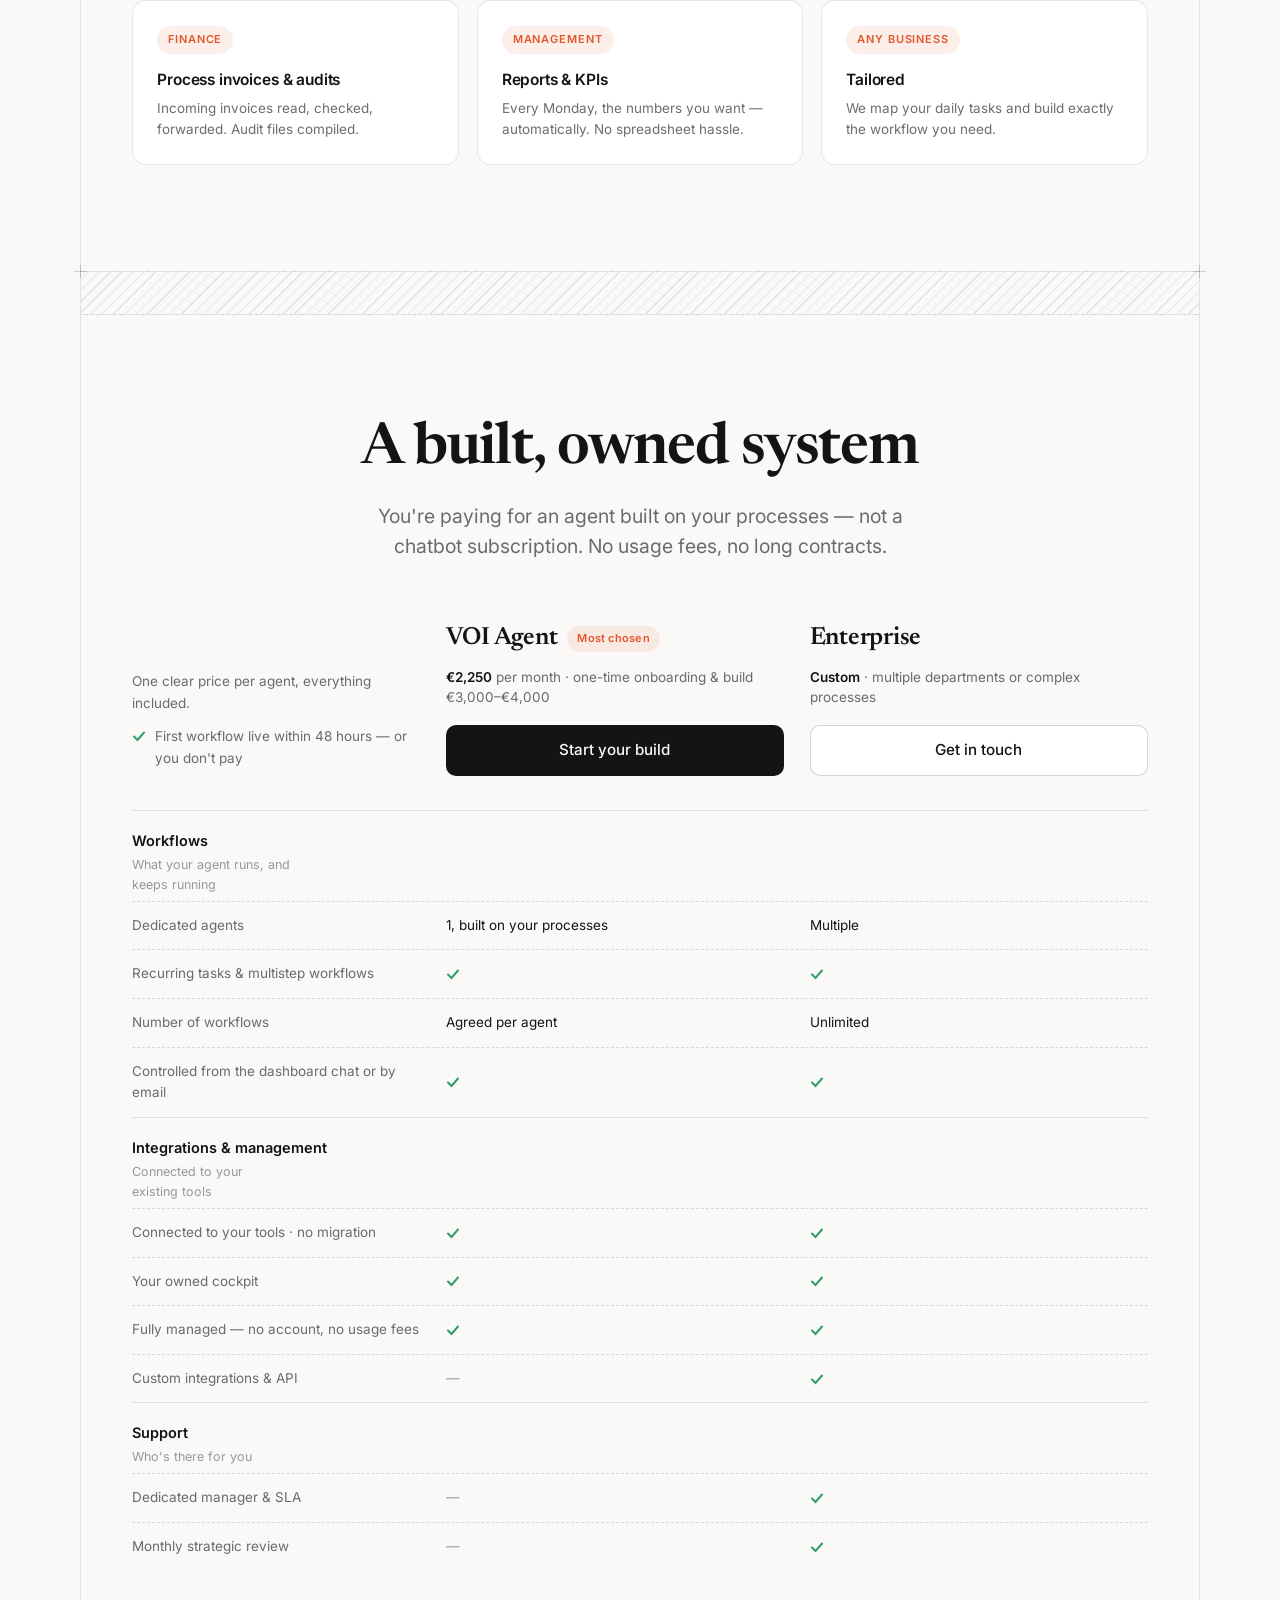
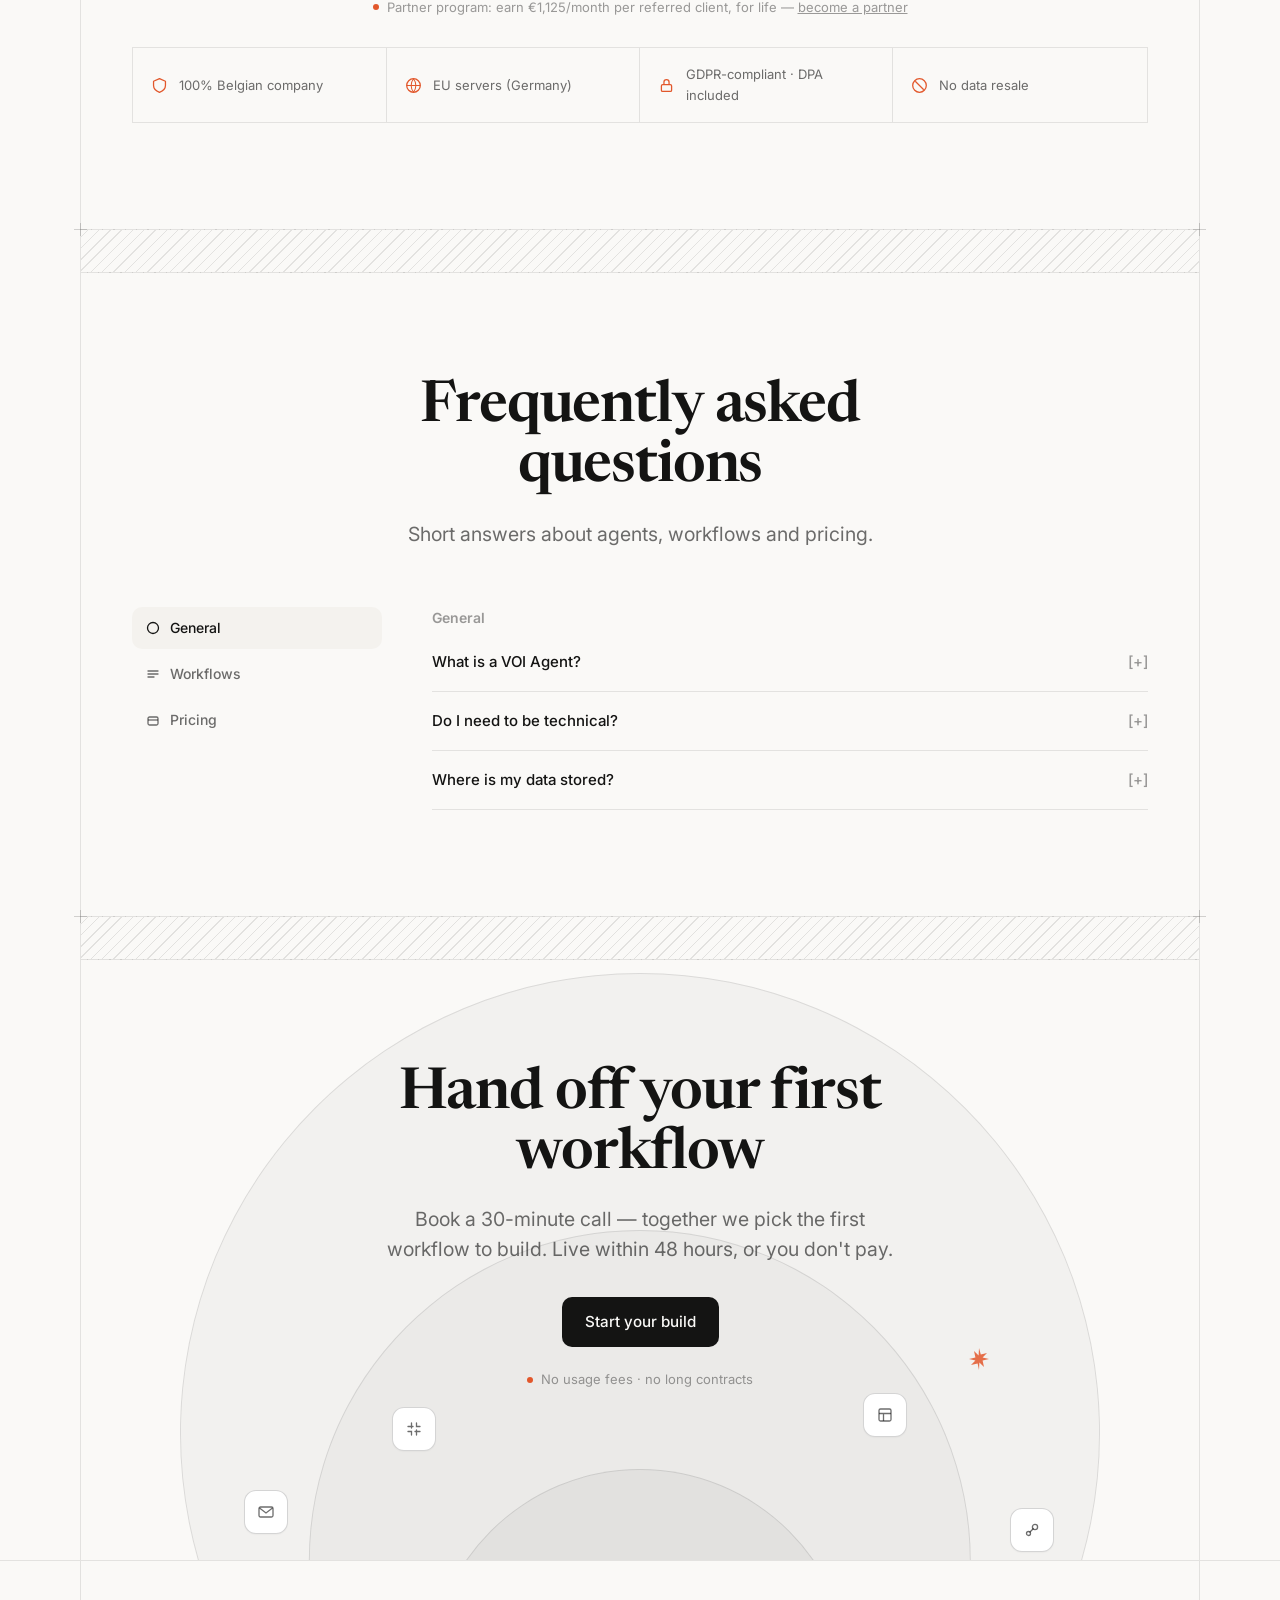
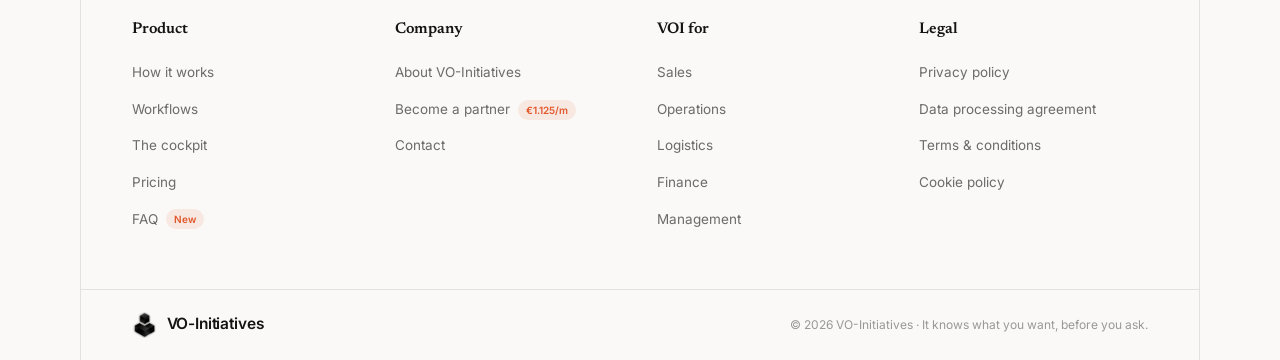
==== commit 64cae937: "feat: klikbare links in koppel-wizard (app-wachtwoord/agenda-instellingen, nieuwe tab) + vriendelijk" ====
--- a/index.html
+++ b/index.html
@@ -23,8 +23,8 @@
 <link rel="preconnect" href="https://fonts.googleapis.com">
 <link rel="preconnect" href="https://fonts.gstatic.com" crossorigin>
 <link href="https://fonts.googleapis.com/css2?family=Newsreader:opsz,wght@6..72,500;6..72,600;6..72,700&family=Inter:wght@400;500;600;700&display=swap" rel="stylesheet">
-<link rel="stylesheet" href="assets/styles.css?v=20260703f">
-<script src="assets/theme.js?v=20260703f"></script>
+<link rel="stylesheet" href="assets/styles.css?v=20260703g">
+<script src="assets/theme.js?v=20260703g"></script>
 </head>
 <body>
 
@@ -417,7 +417,7 @@
   </div>
 </footer>
 
-<script src="assets/site-i18n.js?v=20260703f" defer></script>
-<script src="assets/site.js?v=20260703f" defer></script>
+<script src="assets/site-i18n.js?v=20260703g" defer></script>
+<script src="assets/site.js?v=20260703g" defer></script>
 </body>
 </html>
--- a/assets/styles.css
+++ b/assets/styles.css
@@ -677,6 +677,8 @@
 .conn-ok{display:inline-flex;align-items:center;gap:6px;font-size:12.5px;font-weight:600;color:var(--success);background:color-mix(in oklab,var(--success) 12%,transparent);border-radius:100px;padding:6px 13px}
 .conn-wizard{border:1px solid var(--line);border-left:3px solid var(--ember);border-radius:10px;background:var(--surface-2);padding:16px;margin:4px 0 12px;animation:rise .35s var(--ease-out-expo)}
 .conn-help{font-size:12.5px;color:var(--ink-2);line-height:1.55;margin-bottom:12px}
+.conn-help a,.of-error a{color:var(--ember);text-decoration:underline;text-underline-offset:2px;font-weight:500}
+.conn-help a:hover,.of-error a:hover{opacity:.8}
 .conn-wizard .of-field input{background:var(--surface)}
 .conn-submit{width:100%;margin-top:4px}
 .conn-submit[disabled]{opacity:.6;cursor:wait}
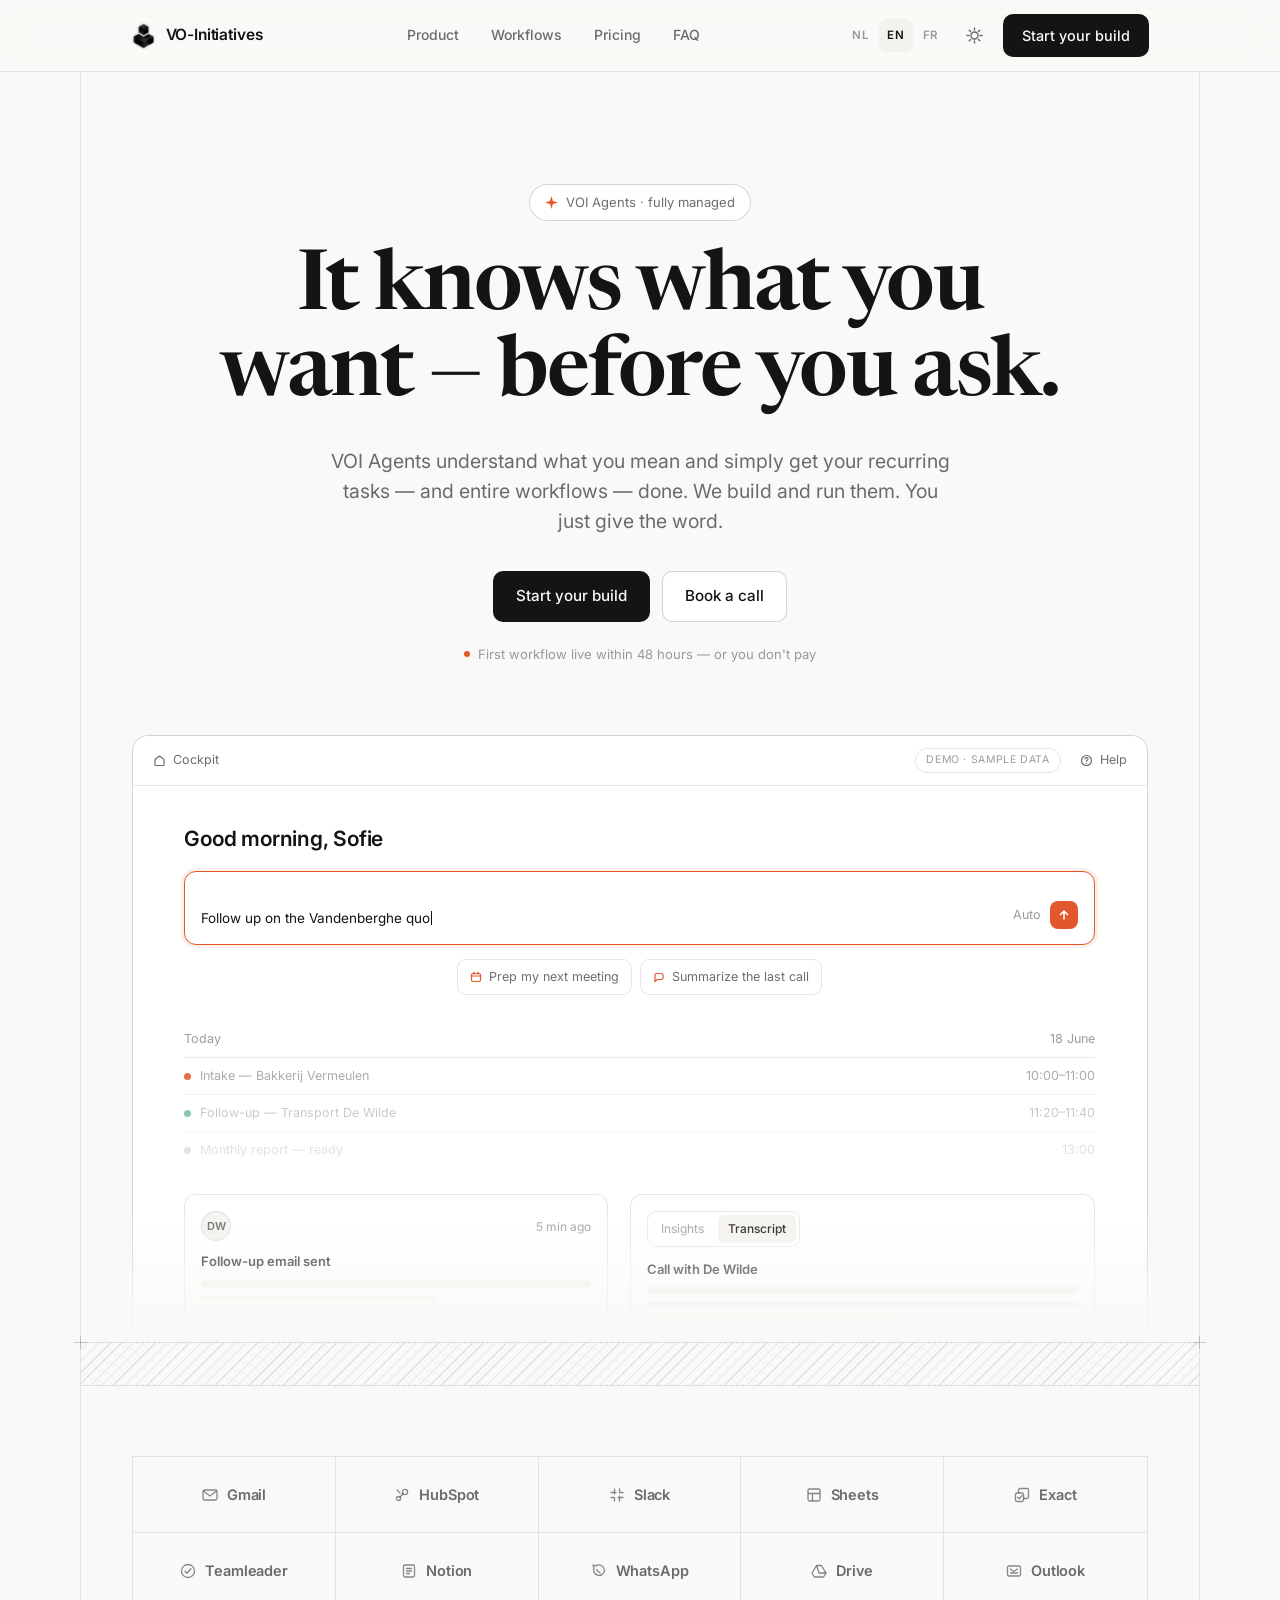
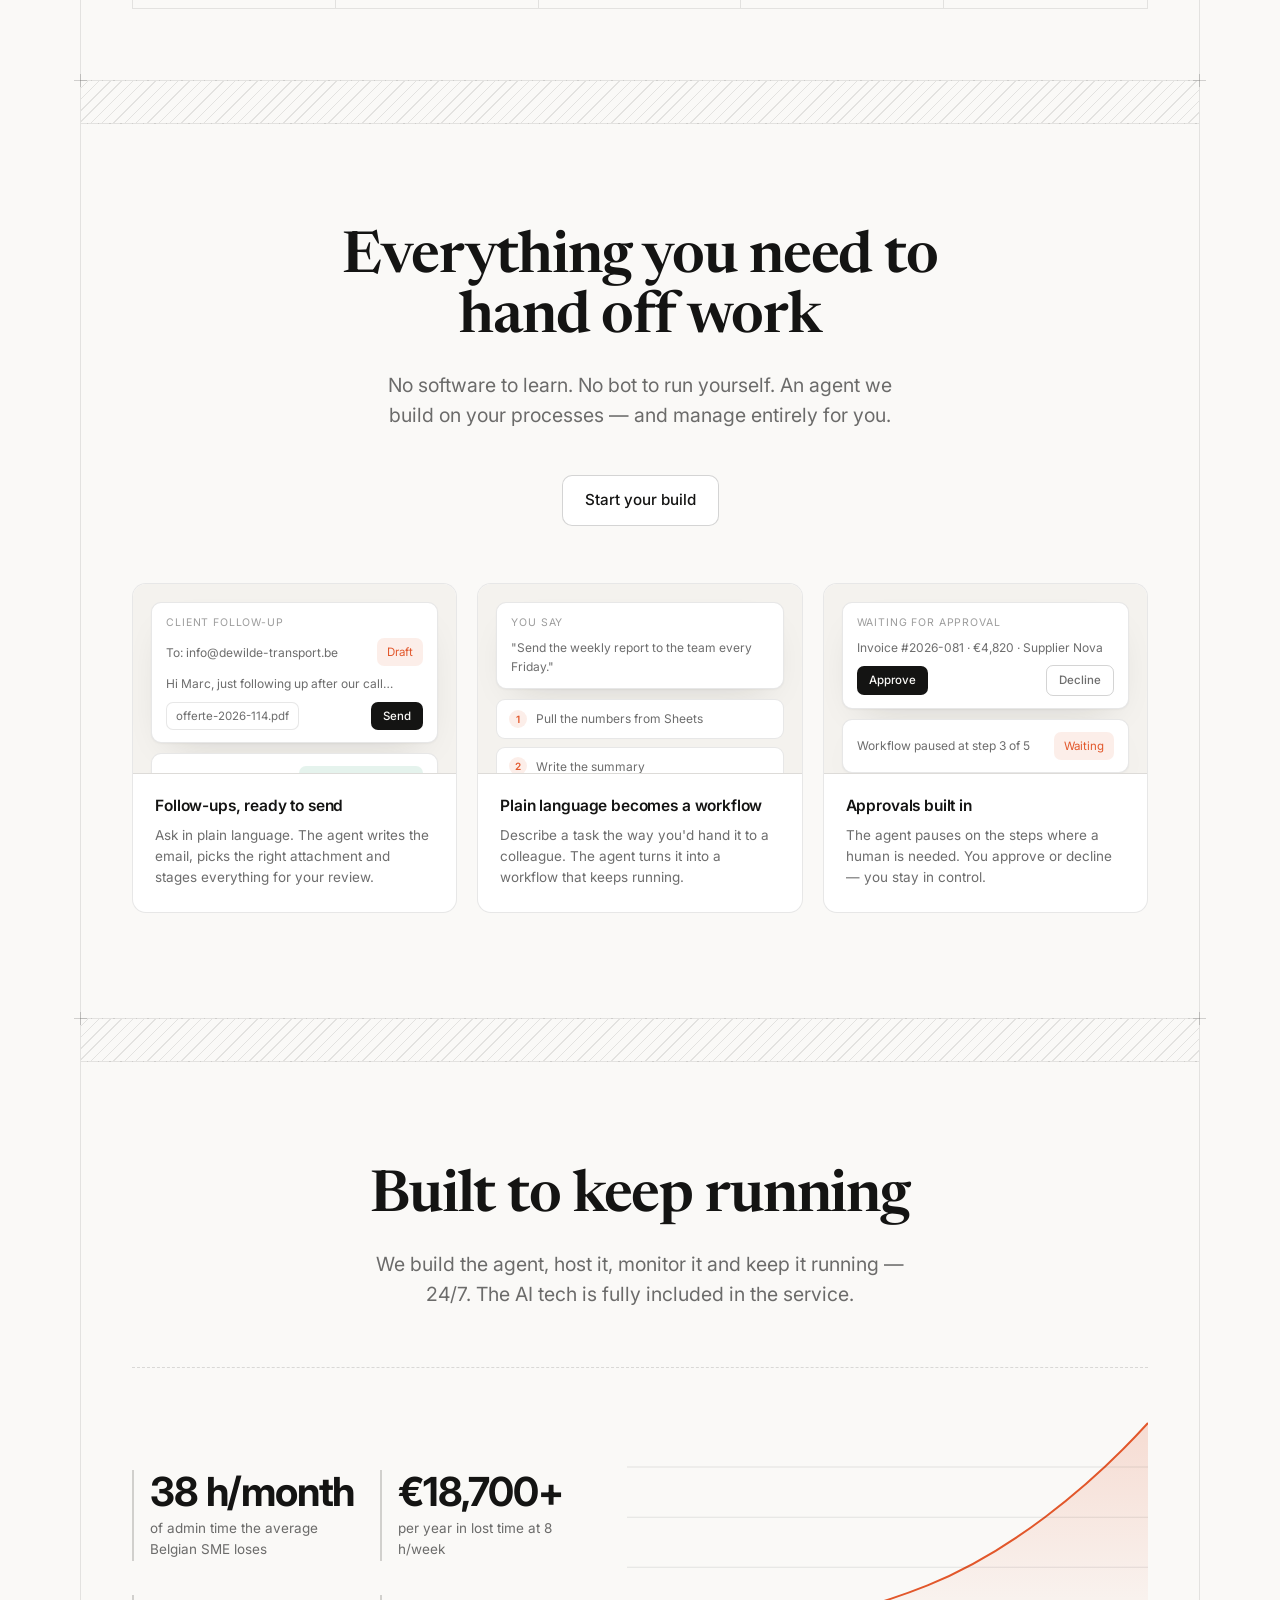
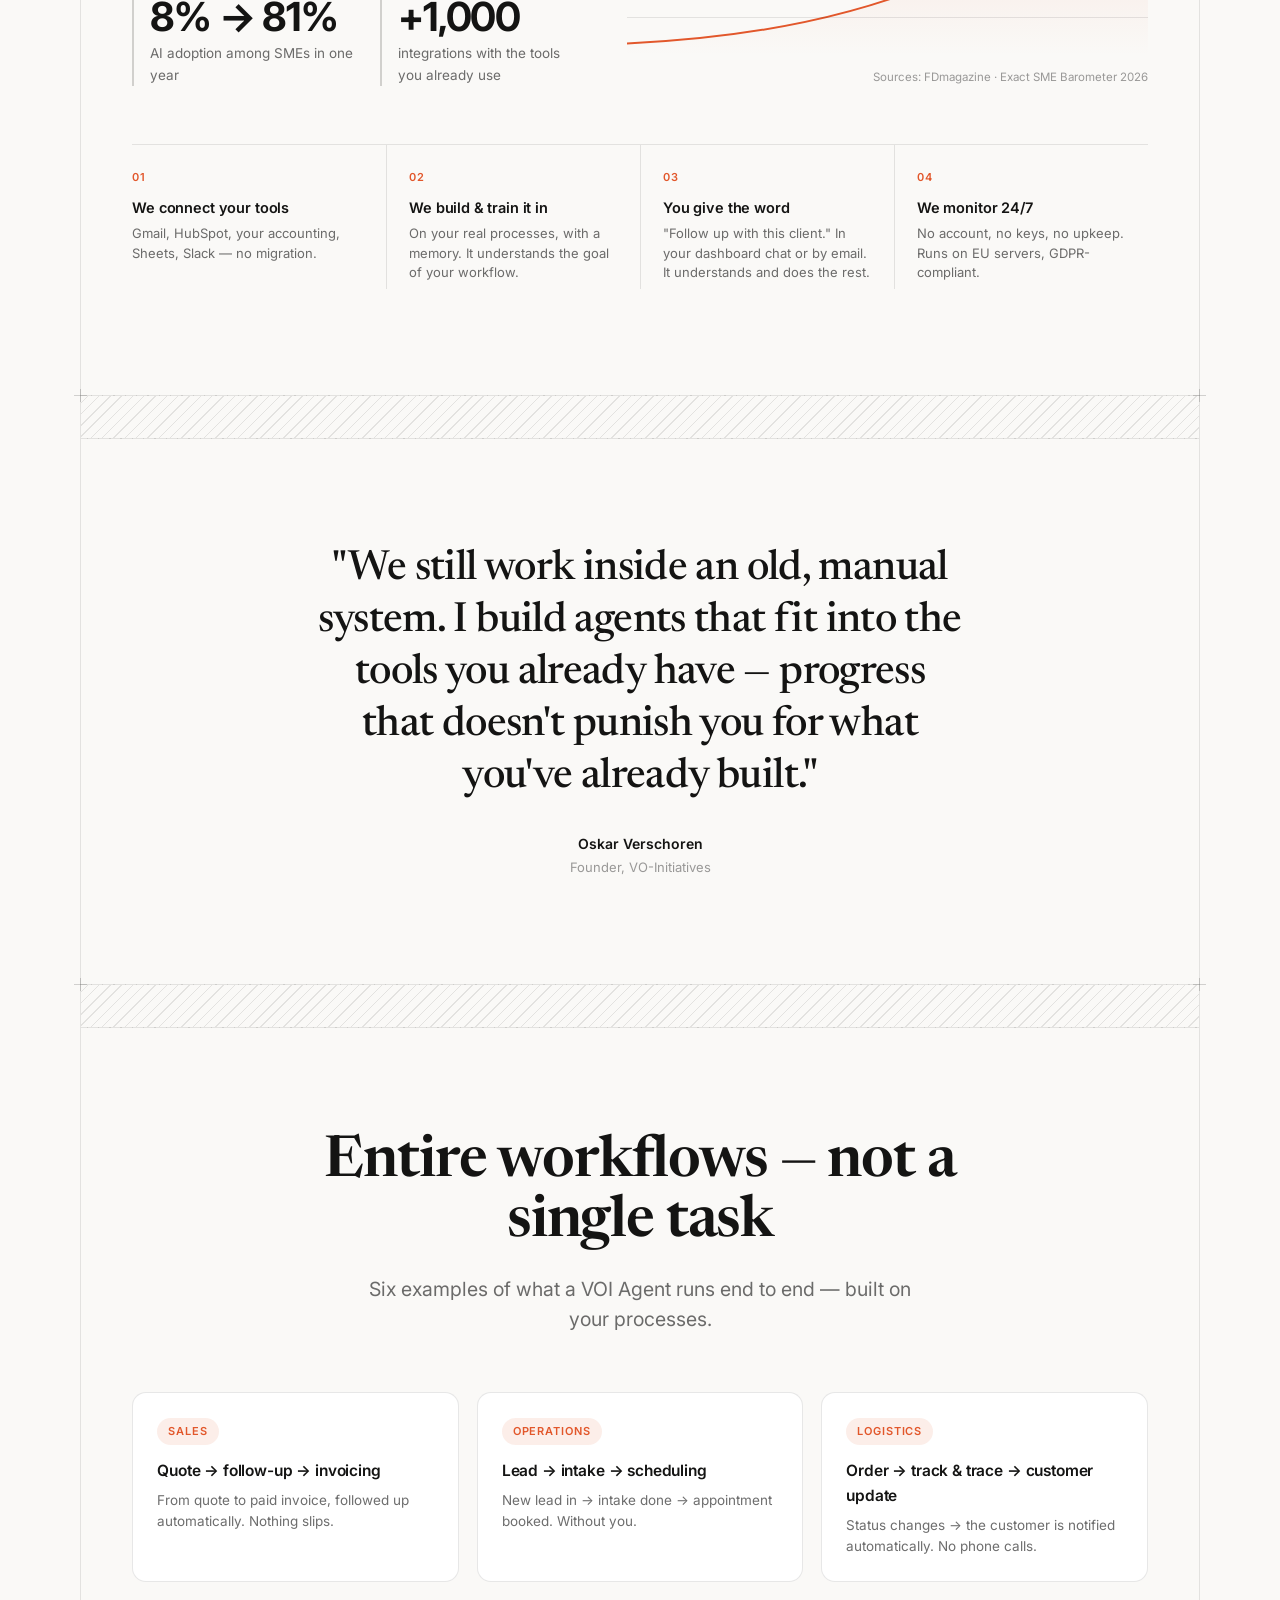
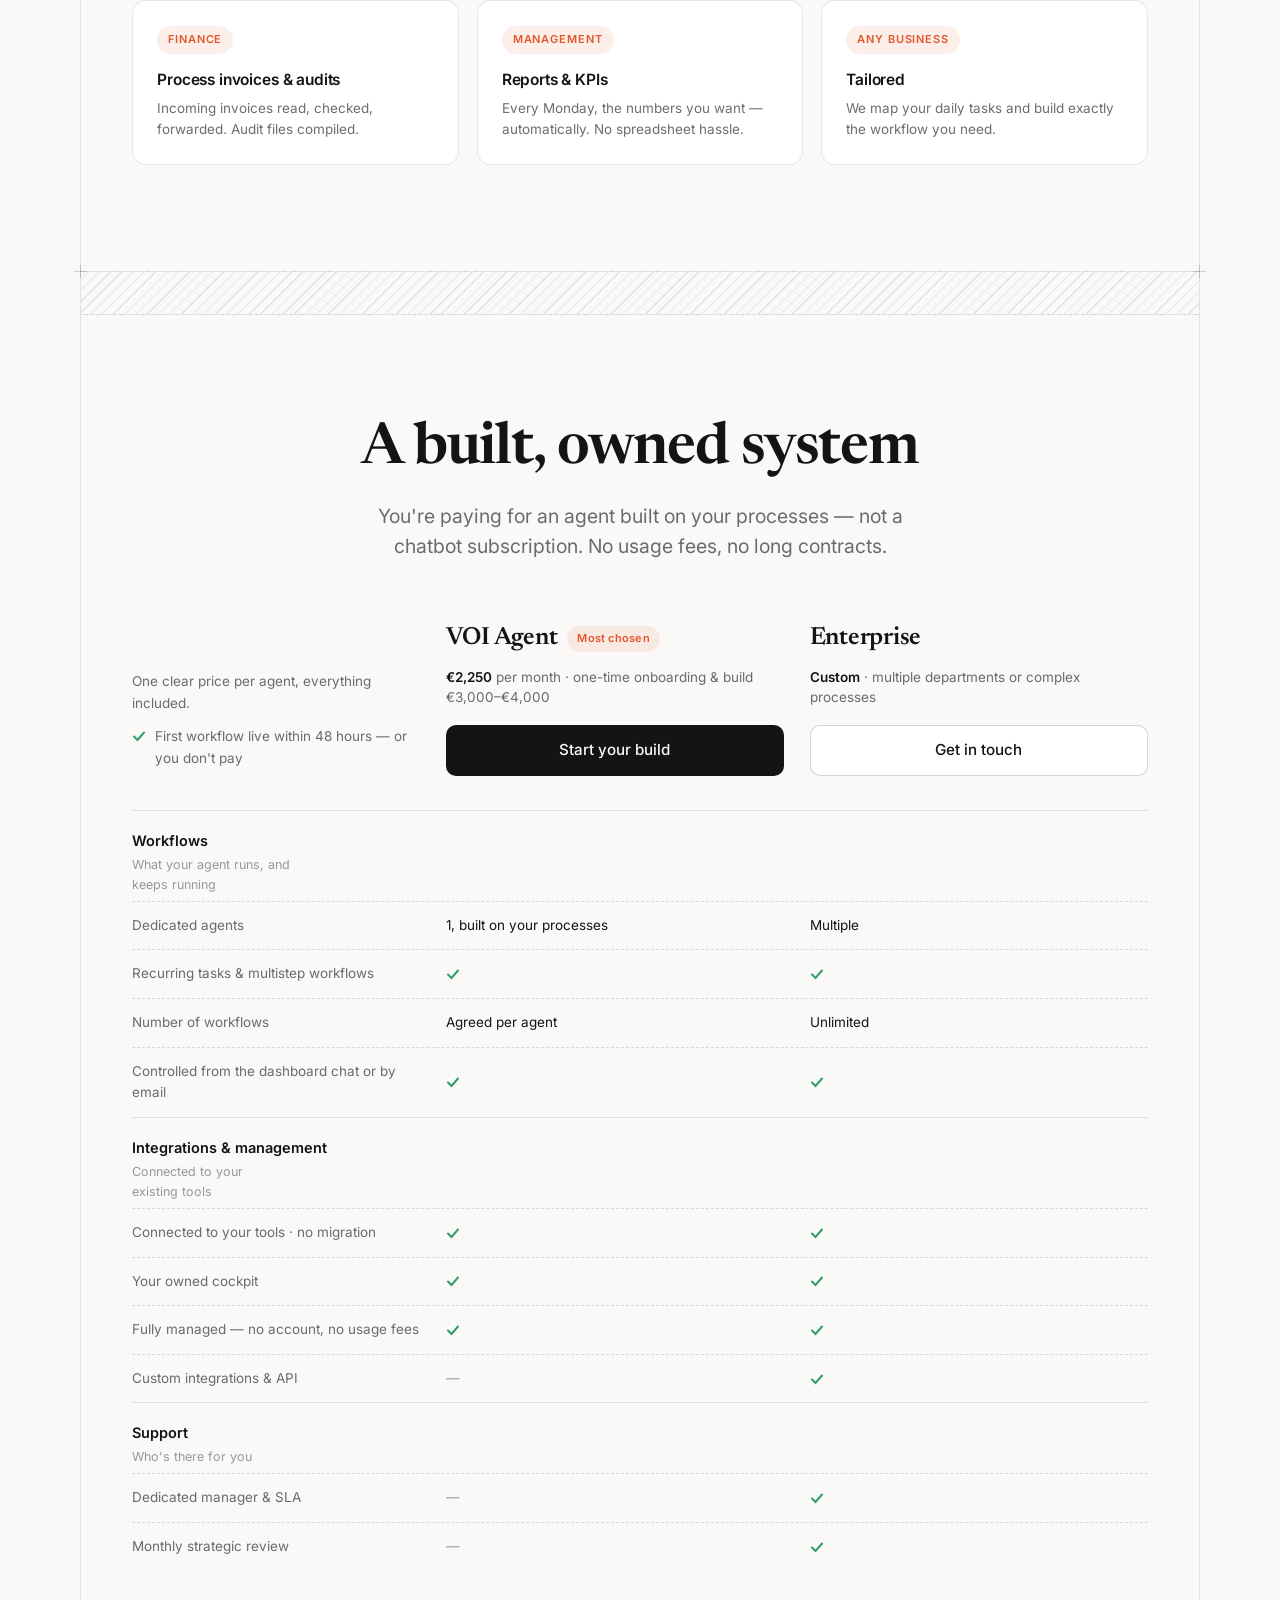
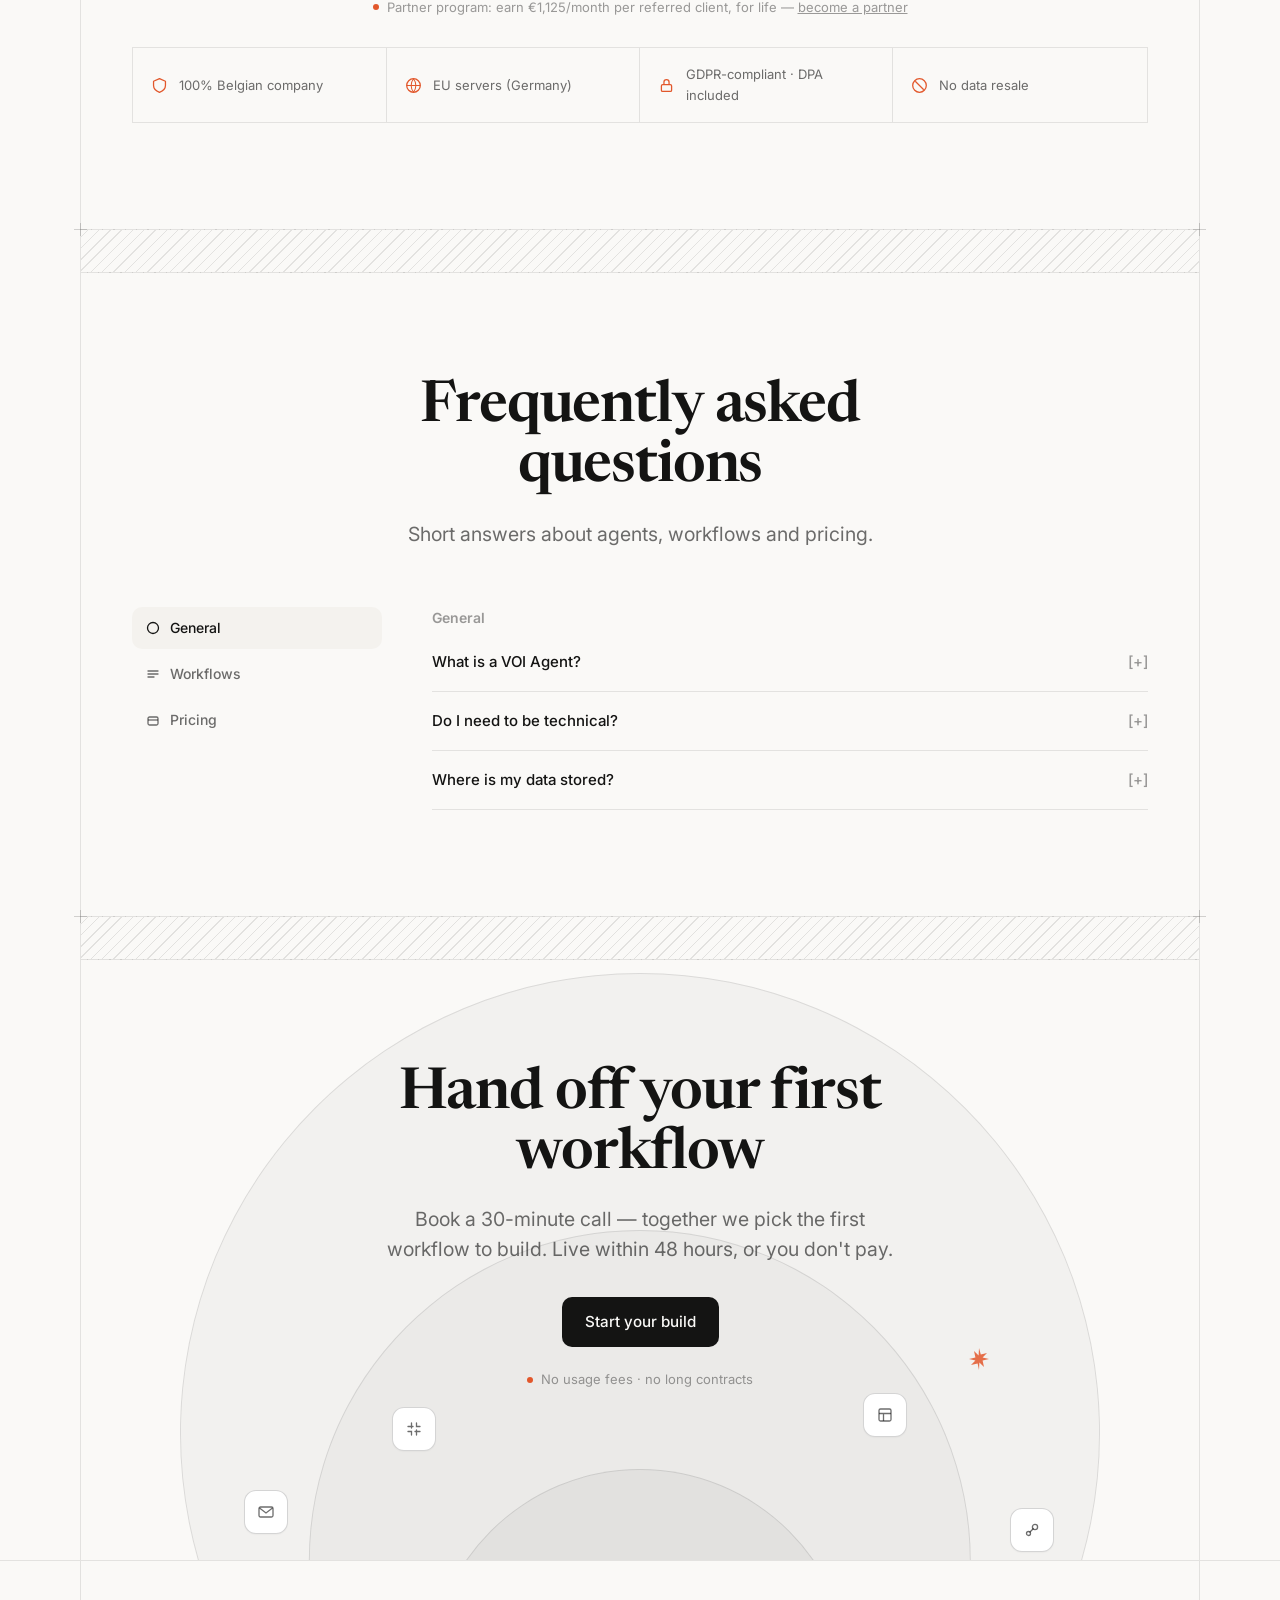
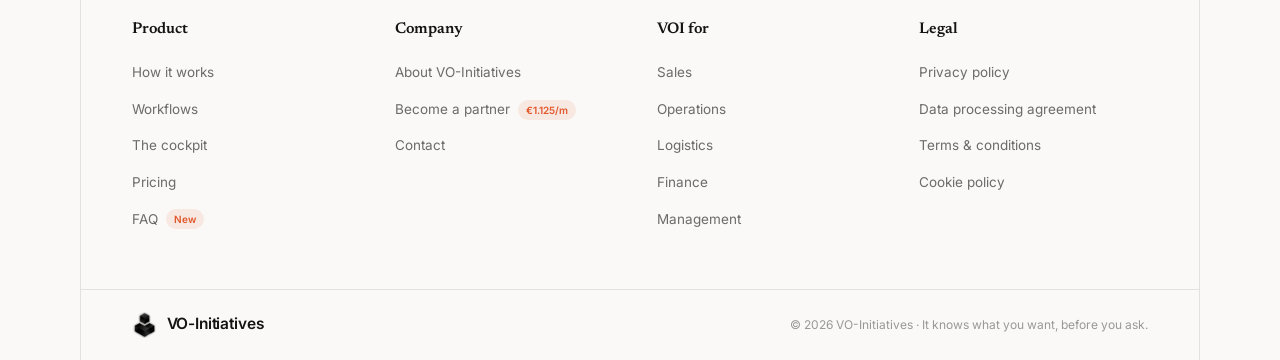
==== commit 0d4244b4: "feat: audit-kennis stroomt door naar de Hermes-agent + eerlijke gateway-status - deep_audit.sync_mem" ====
--- a/index.html
+++ b/index.html
@@ -23,8 +23,8 @@
 <link rel="preconnect" href="https://fonts.googleapis.com">
 <link rel="preconnect" href="https://fonts.gstatic.com" crossorigin>
 <link href="https://fonts.googleapis.com/css2?family=Newsreader:opsz,wght@6..72,500;6..72,600;6..72,700&family=Inter:wght@400;500;600;700&display=swap" rel="stylesheet">
-<link rel="stylesheet" href="assets/styles.css?v=20260703g">
-<script src="assets/theme.js?v=20260703g"></script>
+<link rel="stylesheet" href="assets/styles.css?v=20260703j">
+<script src="assets/theme.js?v=20260703j"></script>
 </head>
 <body>
 
@@ -417,7 +417,7 @@
   </div>
 </footer>
 
-<script src="assets/site-i18n.js?v=20260703g" defer></script>
-<script src="assets/site.js?v=20260703g" defer></script>
+<script src="assets/site-i18n.js?v=20260703j" defer></script>
+<script src="assets/site.js?v=20260703j" defer></script>
 </body>
 </html>
--- a/assets/styles.css
+++ b/assets/styles.css
@@ -674,6 +674,14 @@
 .deep-soon{display:flex;flex-wrap:wrap;gap:8px;margin-top:16px}
 .deep-chip{font-size:12.5px;font-weight:500;color:var(--ink-2);border:1px solid var(--line-strong);border-radius:100px;padding:6px 14px;background:var(--bg)}
 .deep-chip.muted{color:var(--ink-3);border-style:dashed}
+.dash-insights{border-left:3px solid var(--ember)}
+.ins-dot{background:var(--success)}
+.ins-confirm{margin-top:16px;border-top:1px solid var(--line);padding-top:14px}
+.ins-confirm h3{font-size:13px;font-weight:600;color:var(--ink-3);margin-bottom:10px}
+.ins-confirm .deep-chip{display:block;text-align:left;margin-bottom:8px;white-space:normal;line-height:1.5}
+.agent-log{max-height:38vh;min-height:80px;border:1px solid var(--line);border-radius:12px;margin-bottom:12px}
+.dash-agent .chat-input{border-top:none;padding:0}
+.ins-wait{margin-bottom:20px;border:1px dashed var(--line-dash);border-radius:10px;padding:12px 16px;animation:dashpulse 2s ease-in-out infinite}
 .conn-ok{display:inline-flex;align-items:center;gap:6px;font-size:12.5px;font-weight:600;color:var(--success);background:color-mix(in oklab,var(--success) 12%,transparent);border-radius:100px;padding:6px 13px}
 .conn-wizard{border:1px solid var(--line);border-left:3px solid var(--ember);border-radius:10px;background:var(--surface-2);padding:16px;margin:4px 0 12px;animation:rise .35s var(--ease-out-expo)}
 .conn-help{font-size:12.5px;color:var(--ink-2);line-height:1.55;margin-bottom:12px}
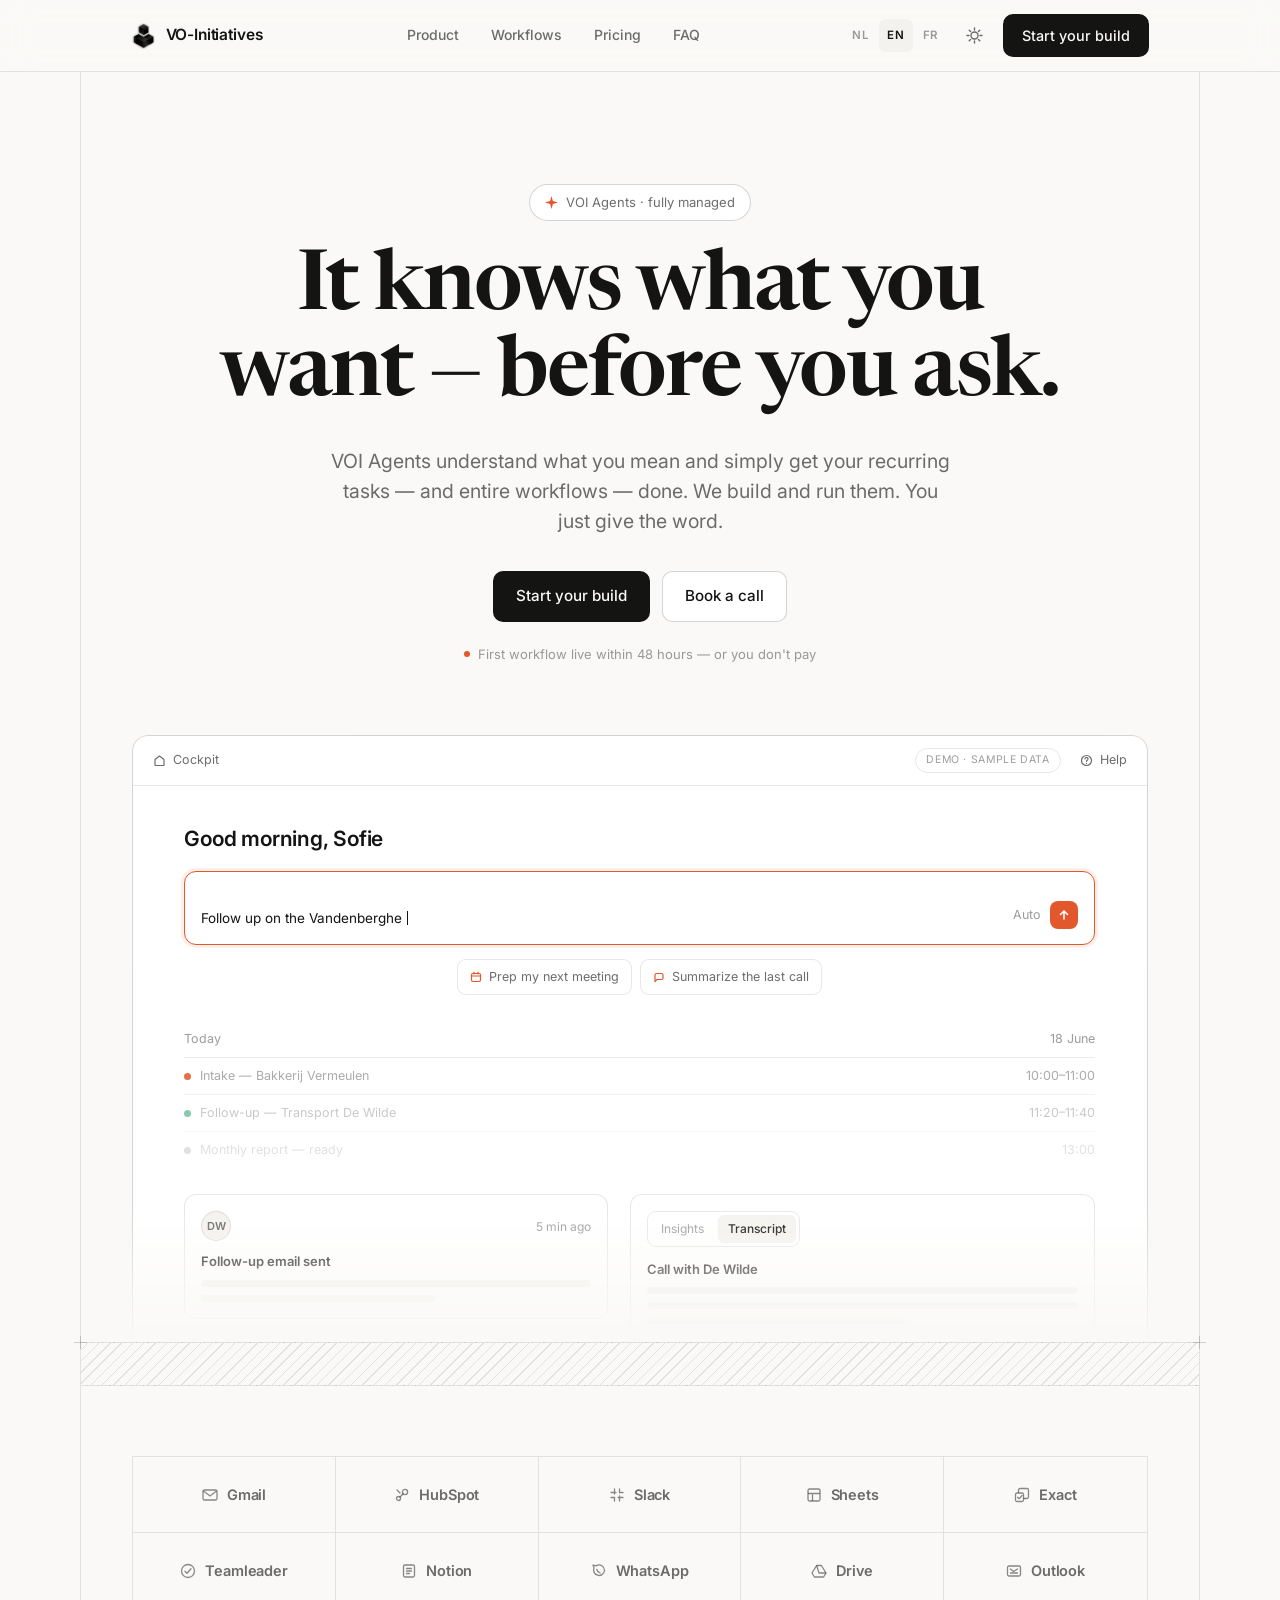
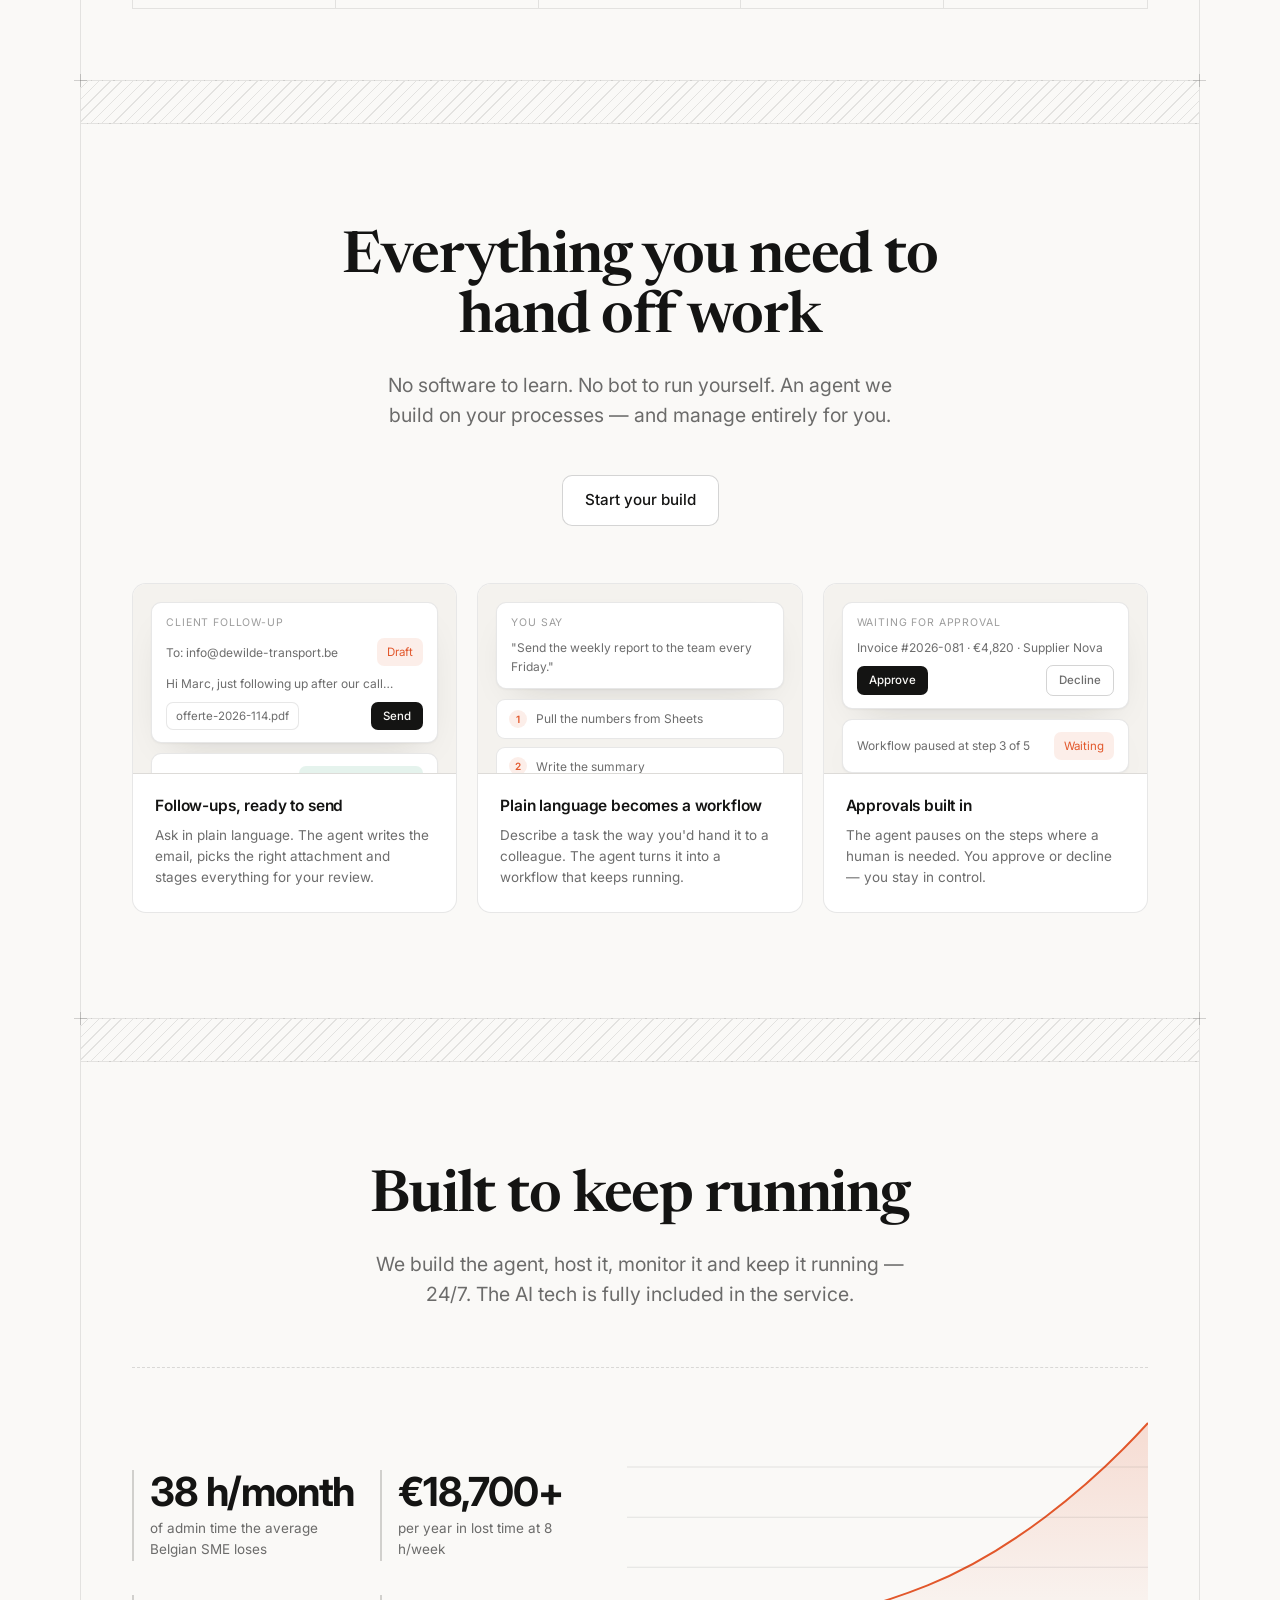
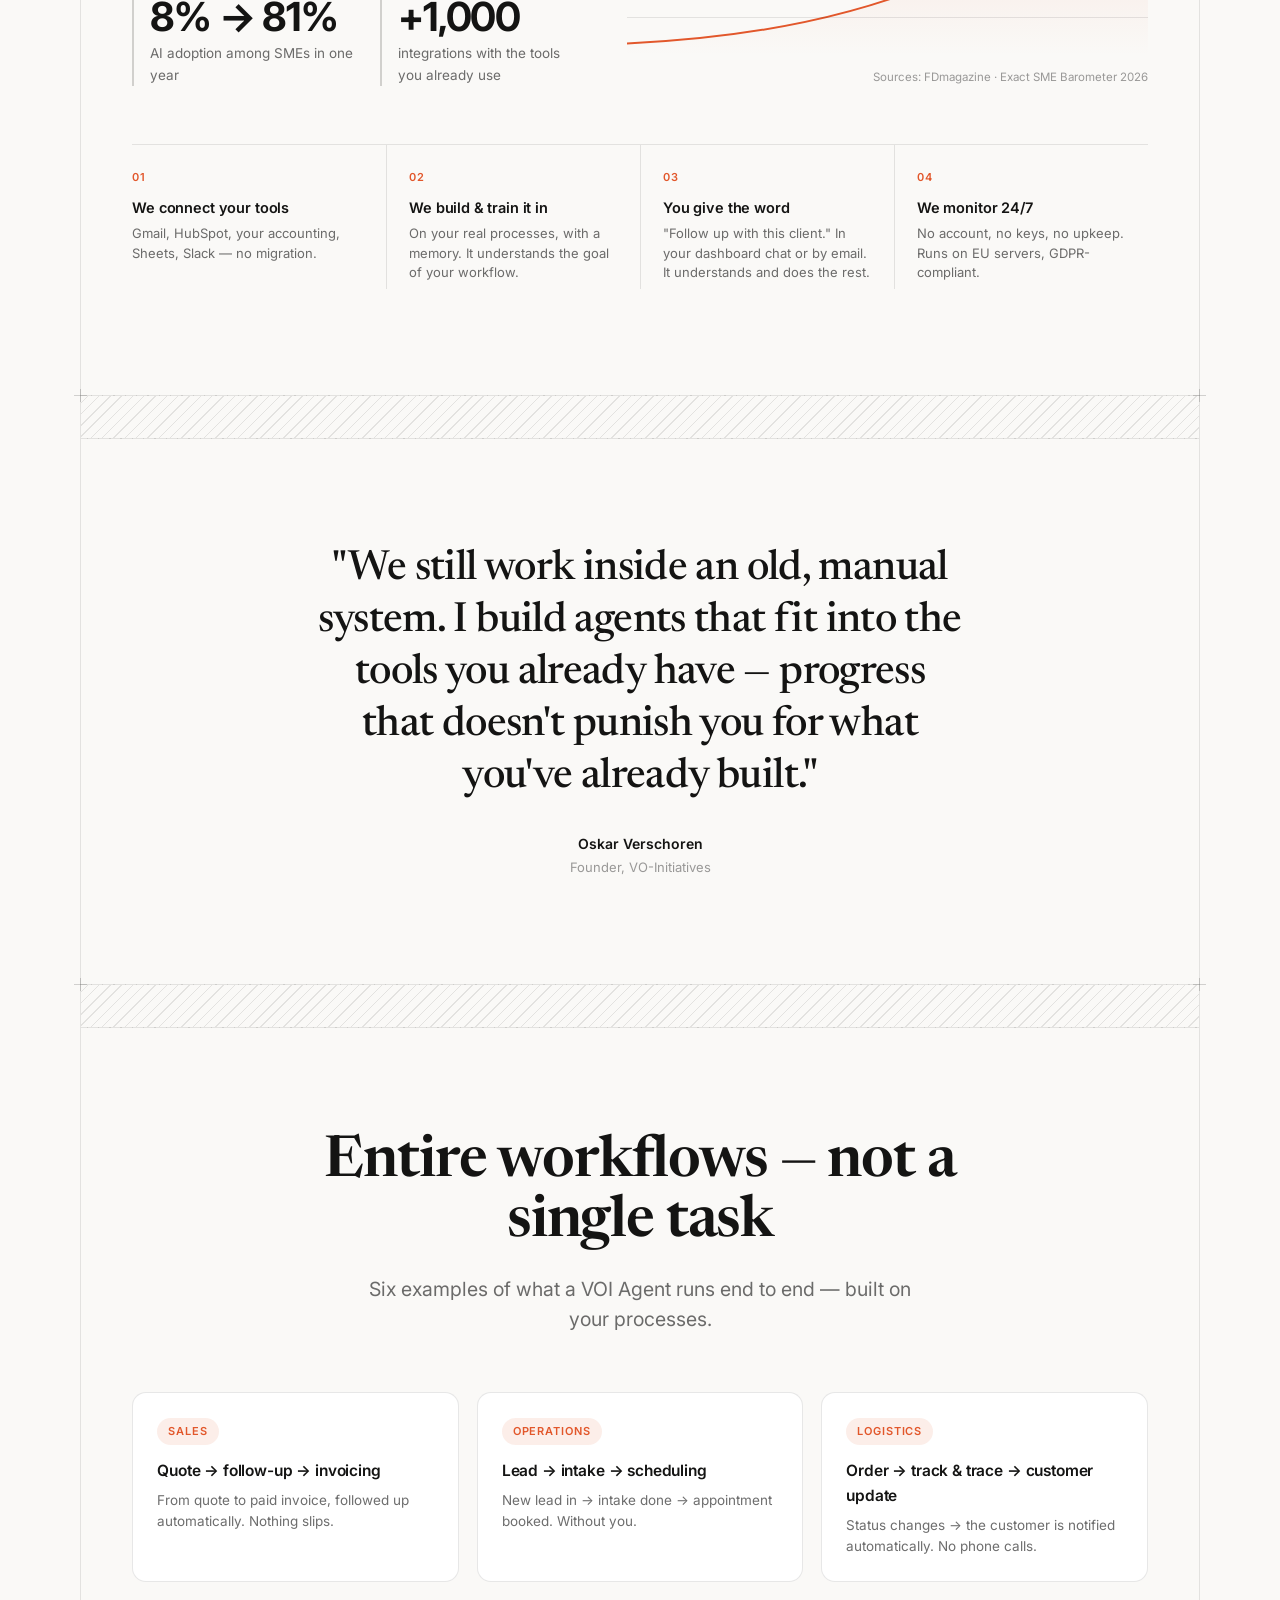
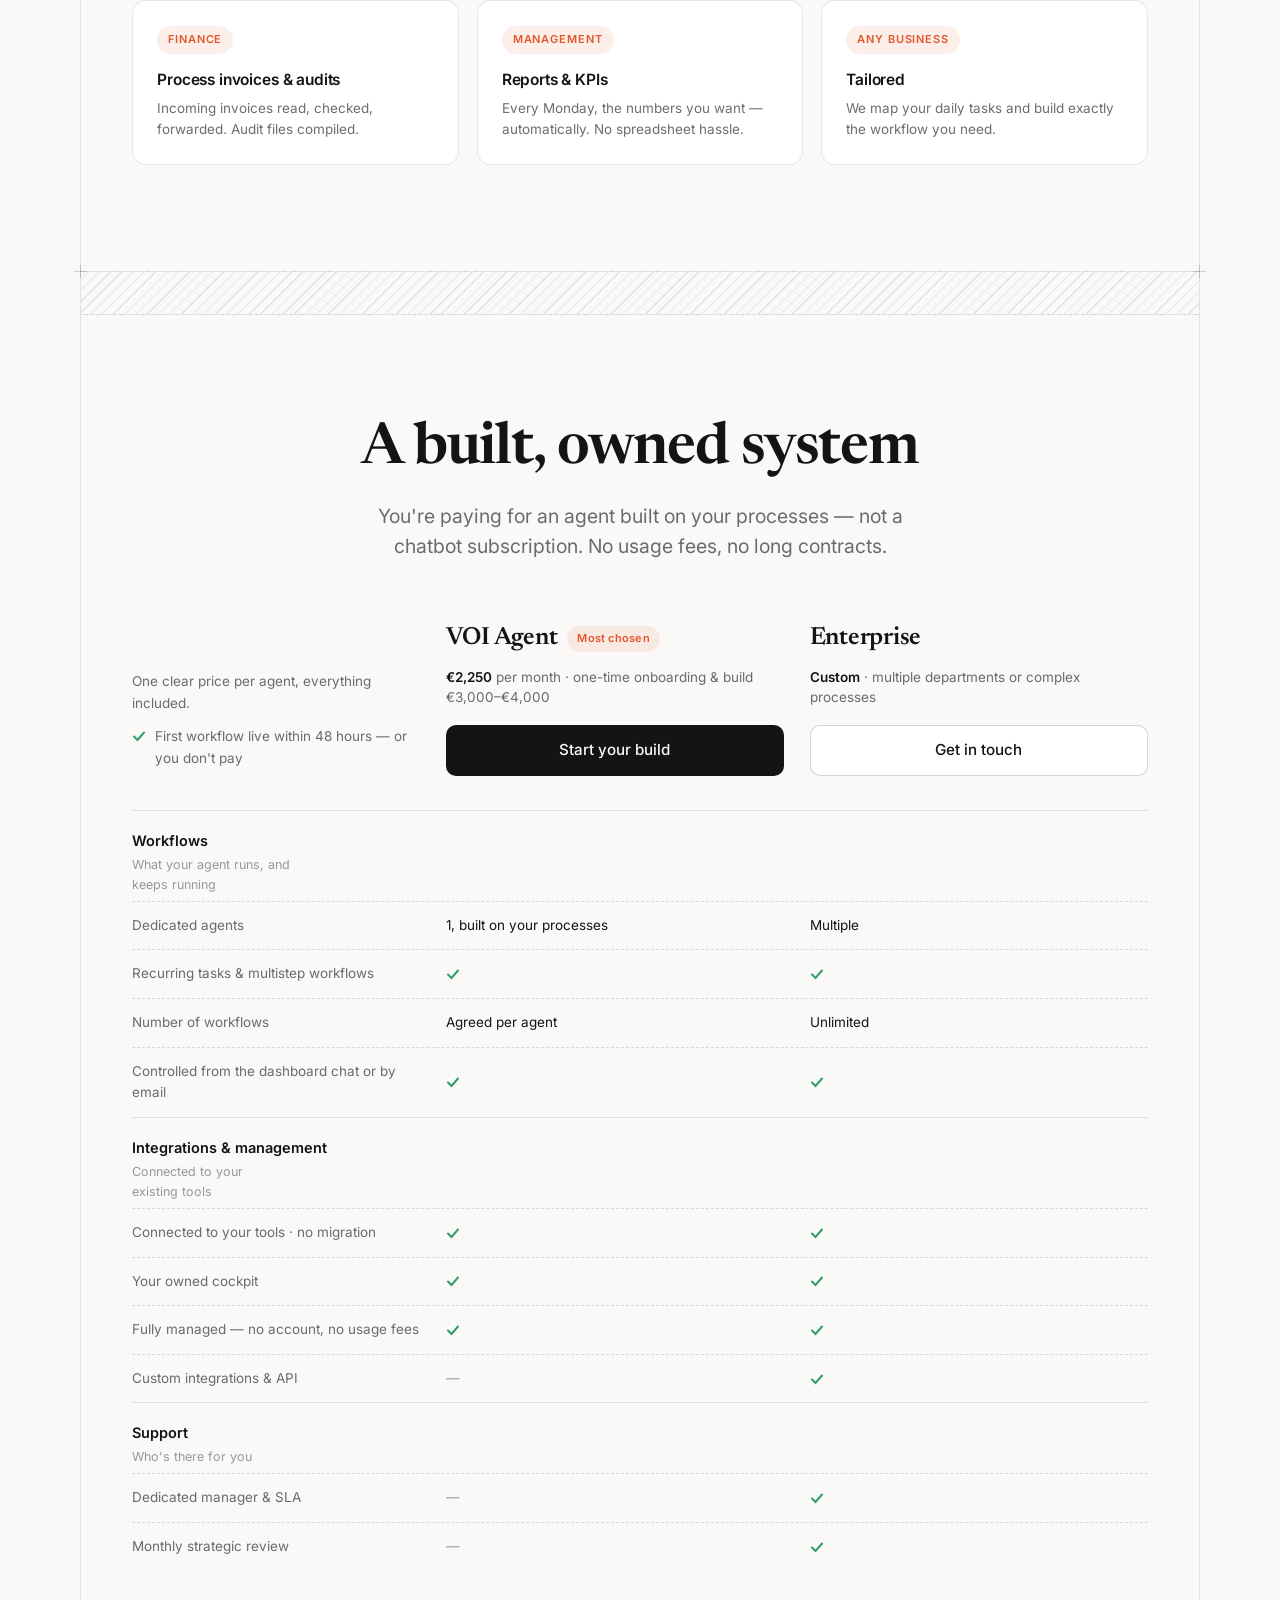
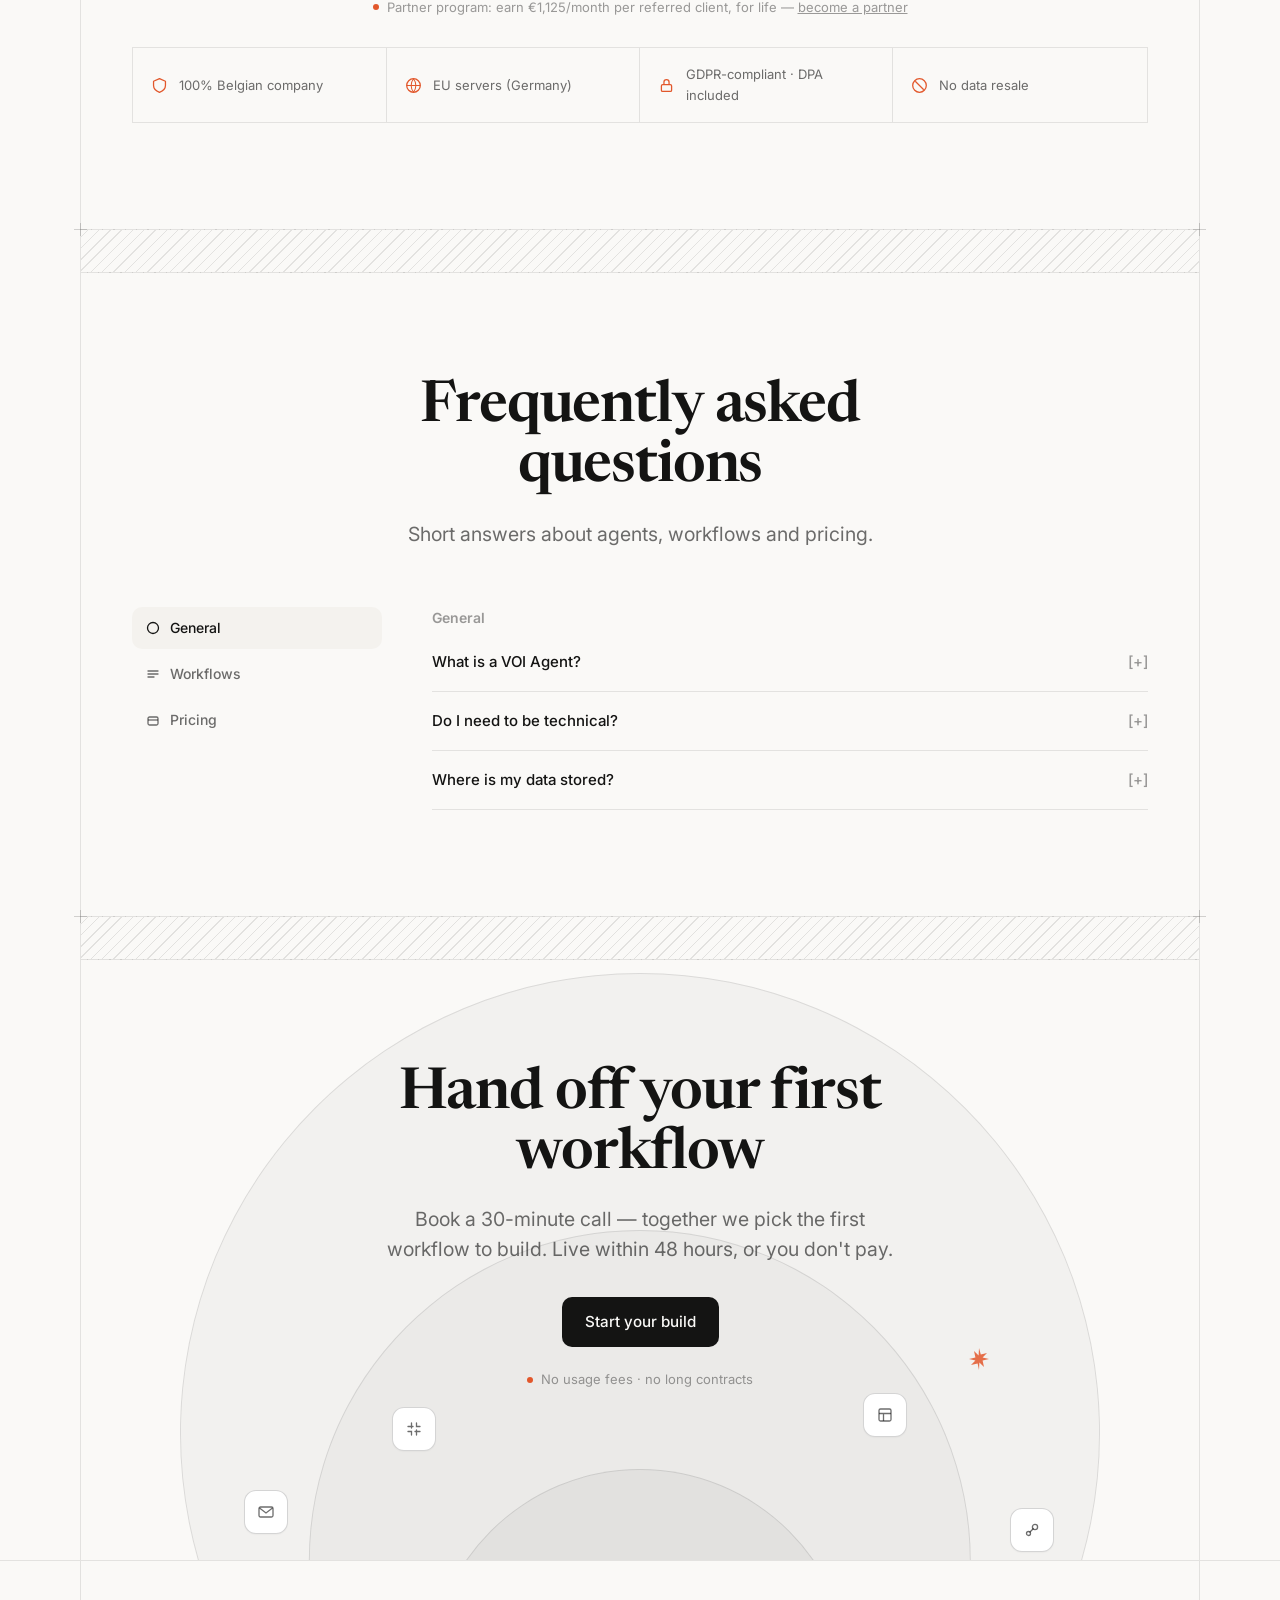
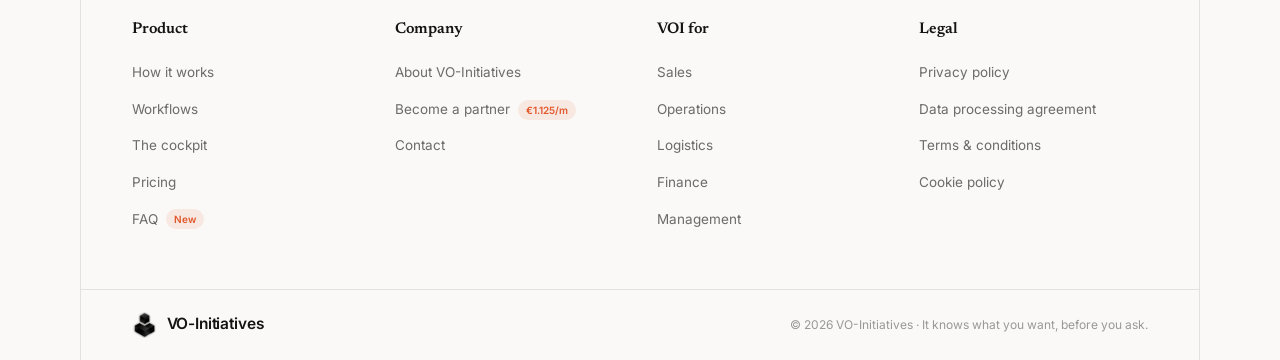
==== commit 932889d1: "feat: dashboard-toegang — e-mailcode login + 90-dagen cookie via voi@agentmail.to - /dashboard zonde" ====
--- a/index.html
+++ b/index.html
@@ -23,8 +23,8 @@
 <link rel="preconnect" href="https://fonts.googleapis.com">
 <link rel="preconnect" href="https://fonts.gstatic.com" crossorigin>
 <link href="https://fonts.googleapis.com/css2?family=Newsreader:opsz,wght@6..72,500;6..72,600;6..72,700&family=Inter:wght@400;500;600;700&display=swap" rel="stylesheet">
-<link rel="stylesheet" href="assets/styles.css?v=20260703j">
-<script src="assets/theme.js?v=20260703j"></script>
+<link rel="stylesheet" href="assets/styles.css?v=20260703k">
+<script src="assets/theme.js?v=20260703k"></script>
 </head>
 <body>
 
@@ -417,7 +417,7 @@
   </div>
 </footer>
 
-<script src="assets/site-i18n.js?v=20260703j" defer></script>
-<script src="assets/site.js?v=20260703j" defer></script>
+<script src="assets/site-i18n.js?v=20260703k" defer></script>
+<script src="assets/site.js?v=20260703k" defer></script>
 </body>
 </html>
--- a/assets/styles.css
+++ b/assets/styles.css
@@ -679,6 +679,7 @@
 .ins-confirm{margin-top:16px;border-top:1px solid var(--line);padding-top:14px}
 .ins-confirm h3{font-size:13px;font-weight:600;color:var(--ink-3);margin-bottom:10px}
 .ins-confirm .deep-chip{display:block;text-align:left;margin-bottom:8px;white-space:normal;line-height:1.5}
+.login-card{max-width:440px;margin:0 auto;text-align:left}
 .agent-log{max-height:38vh;min-height:80px;border:1px solid var(--line);border-radius:12px;margin-bottom:12px}
 .dash-agent .chat-input{border-top:none;padding:0}
 .ins-wait{margin-bottom:20px;border:1px dashed var(--line-dash);border-radius:10px;padding:12px 16px;animation:dashpulse 2s ease-in-out infinite}
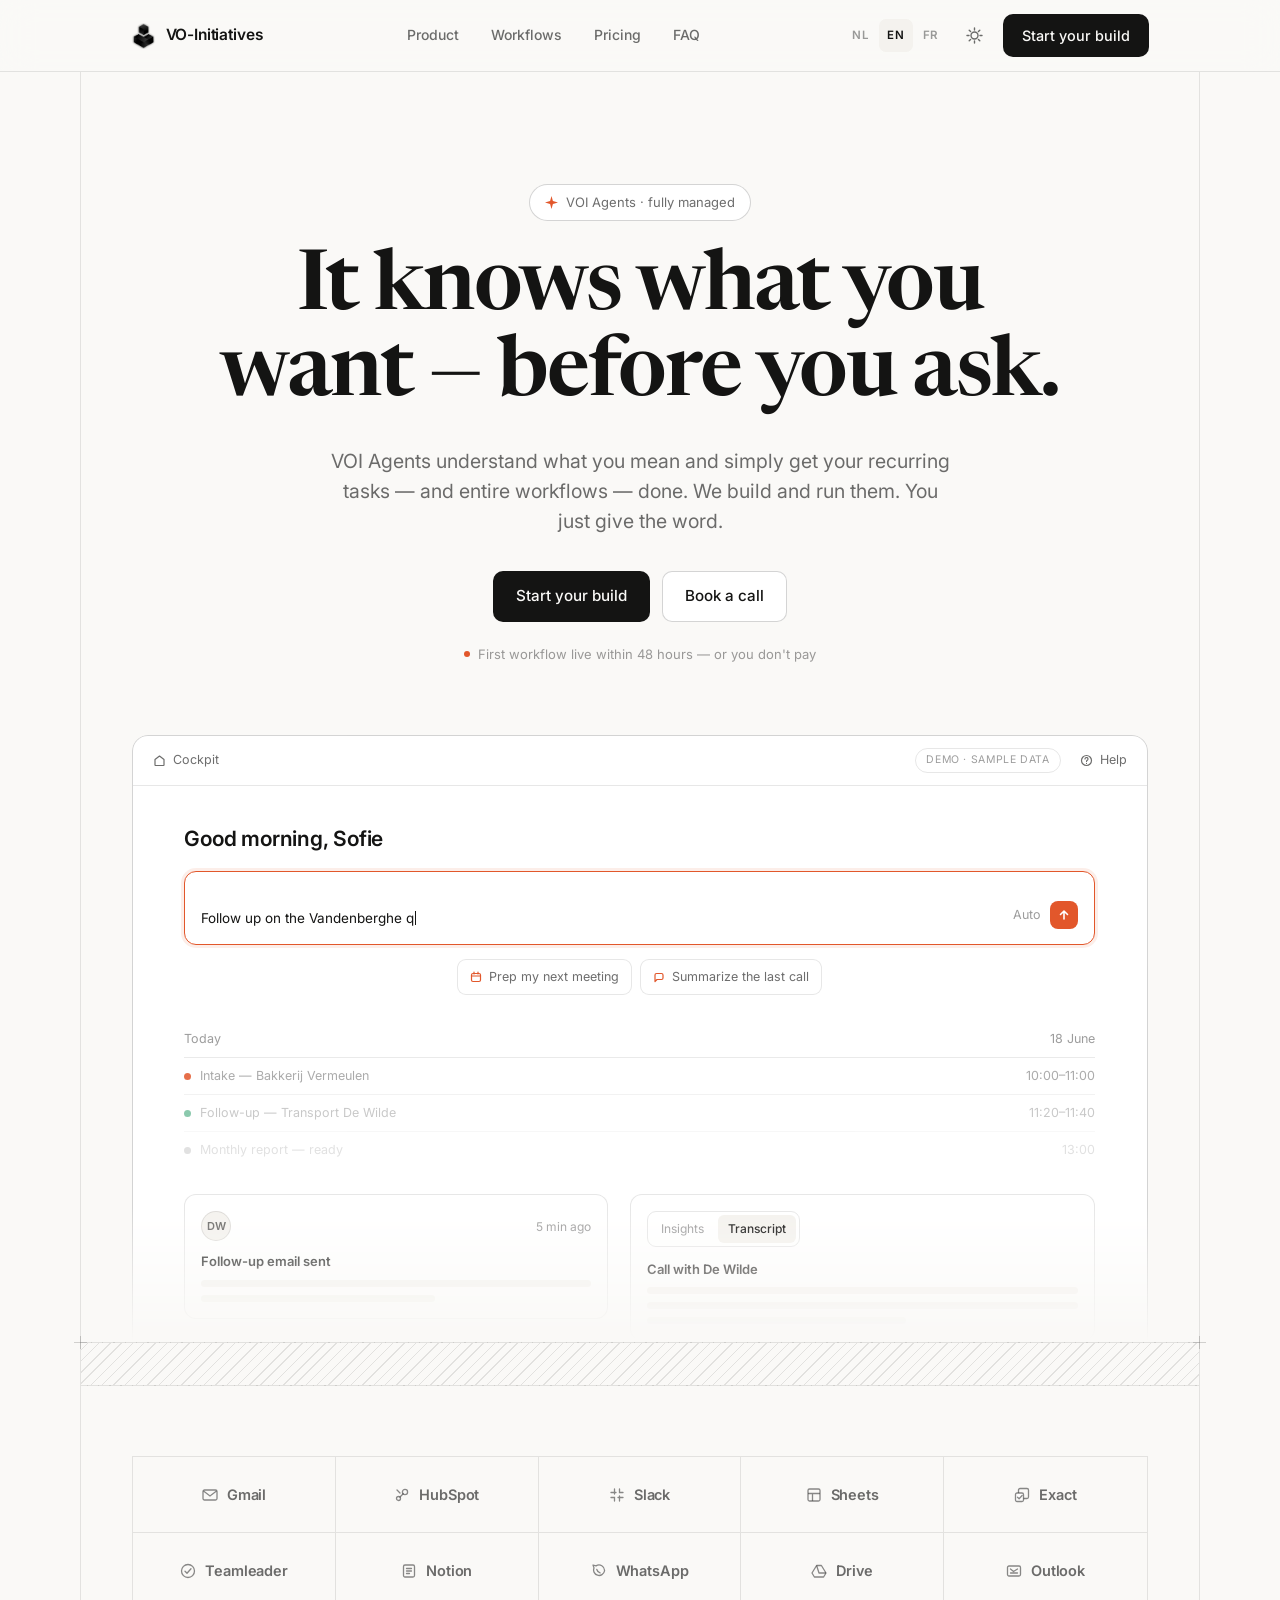
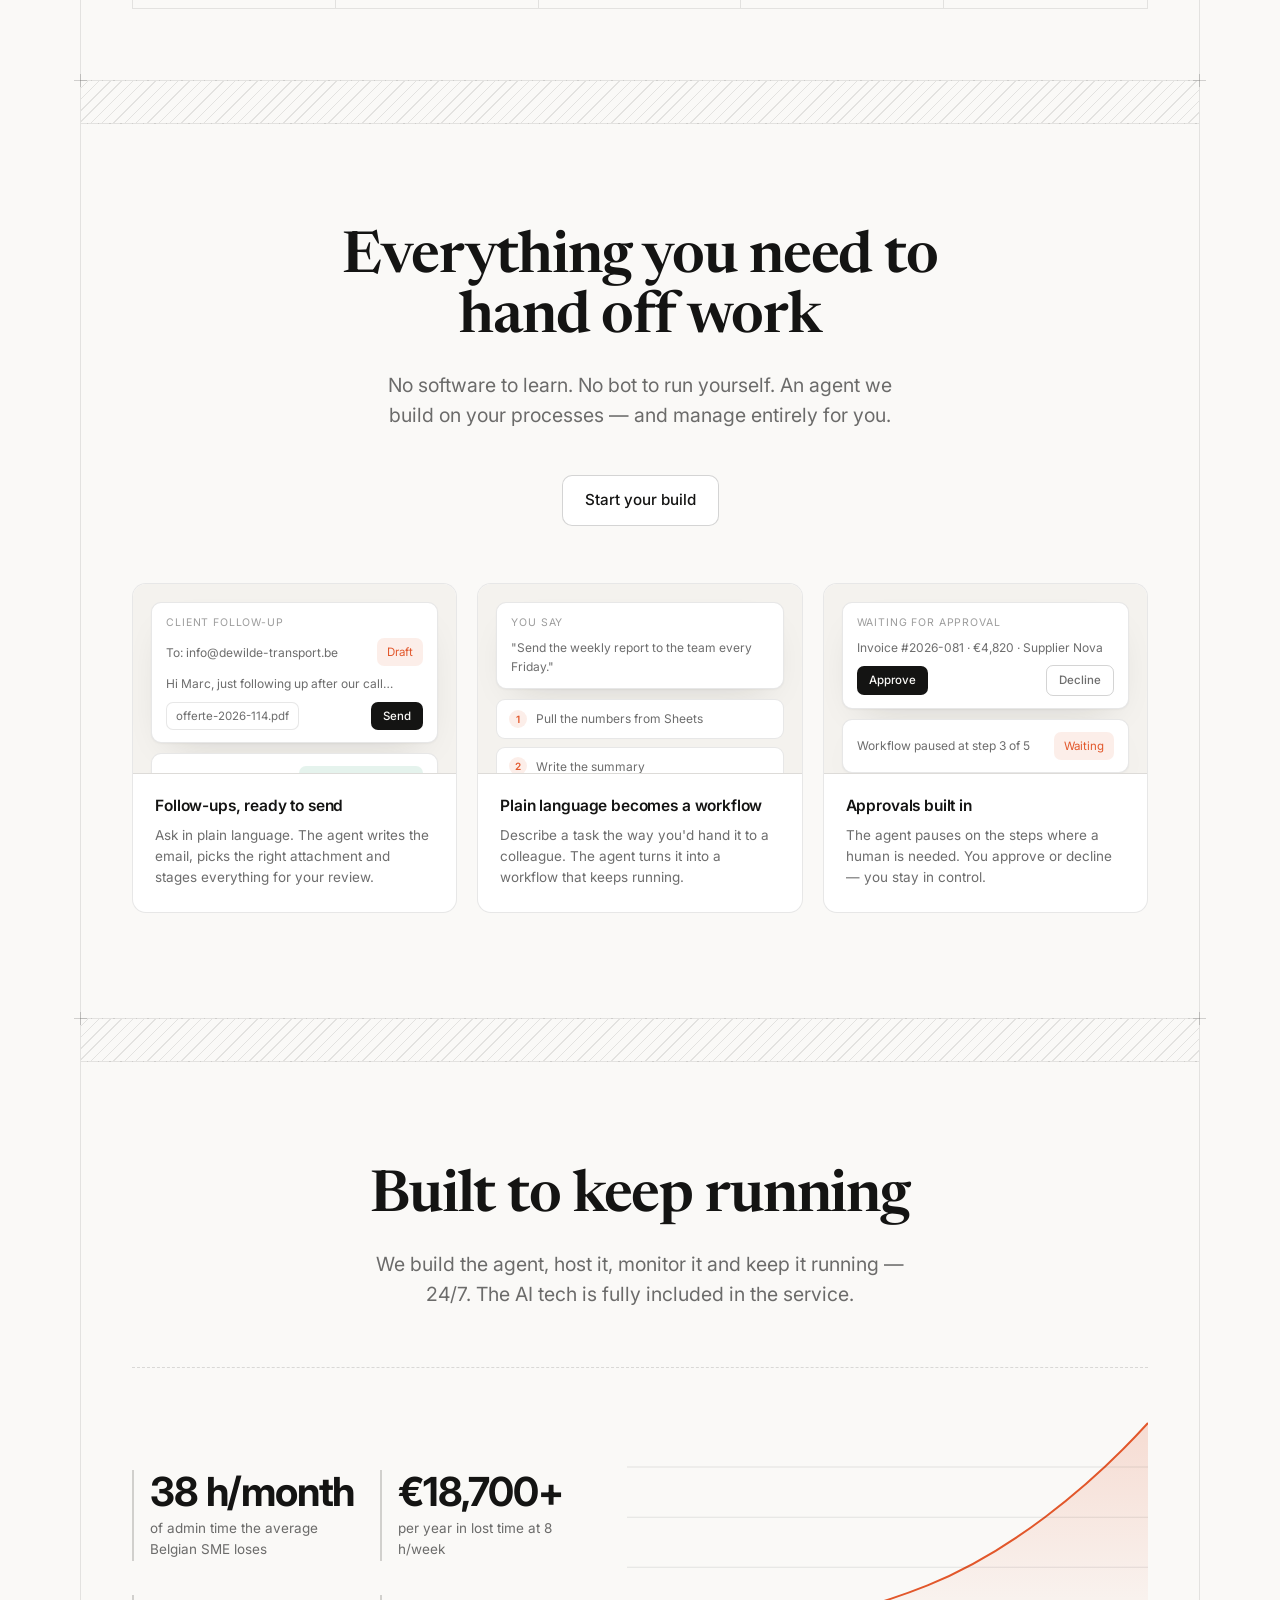
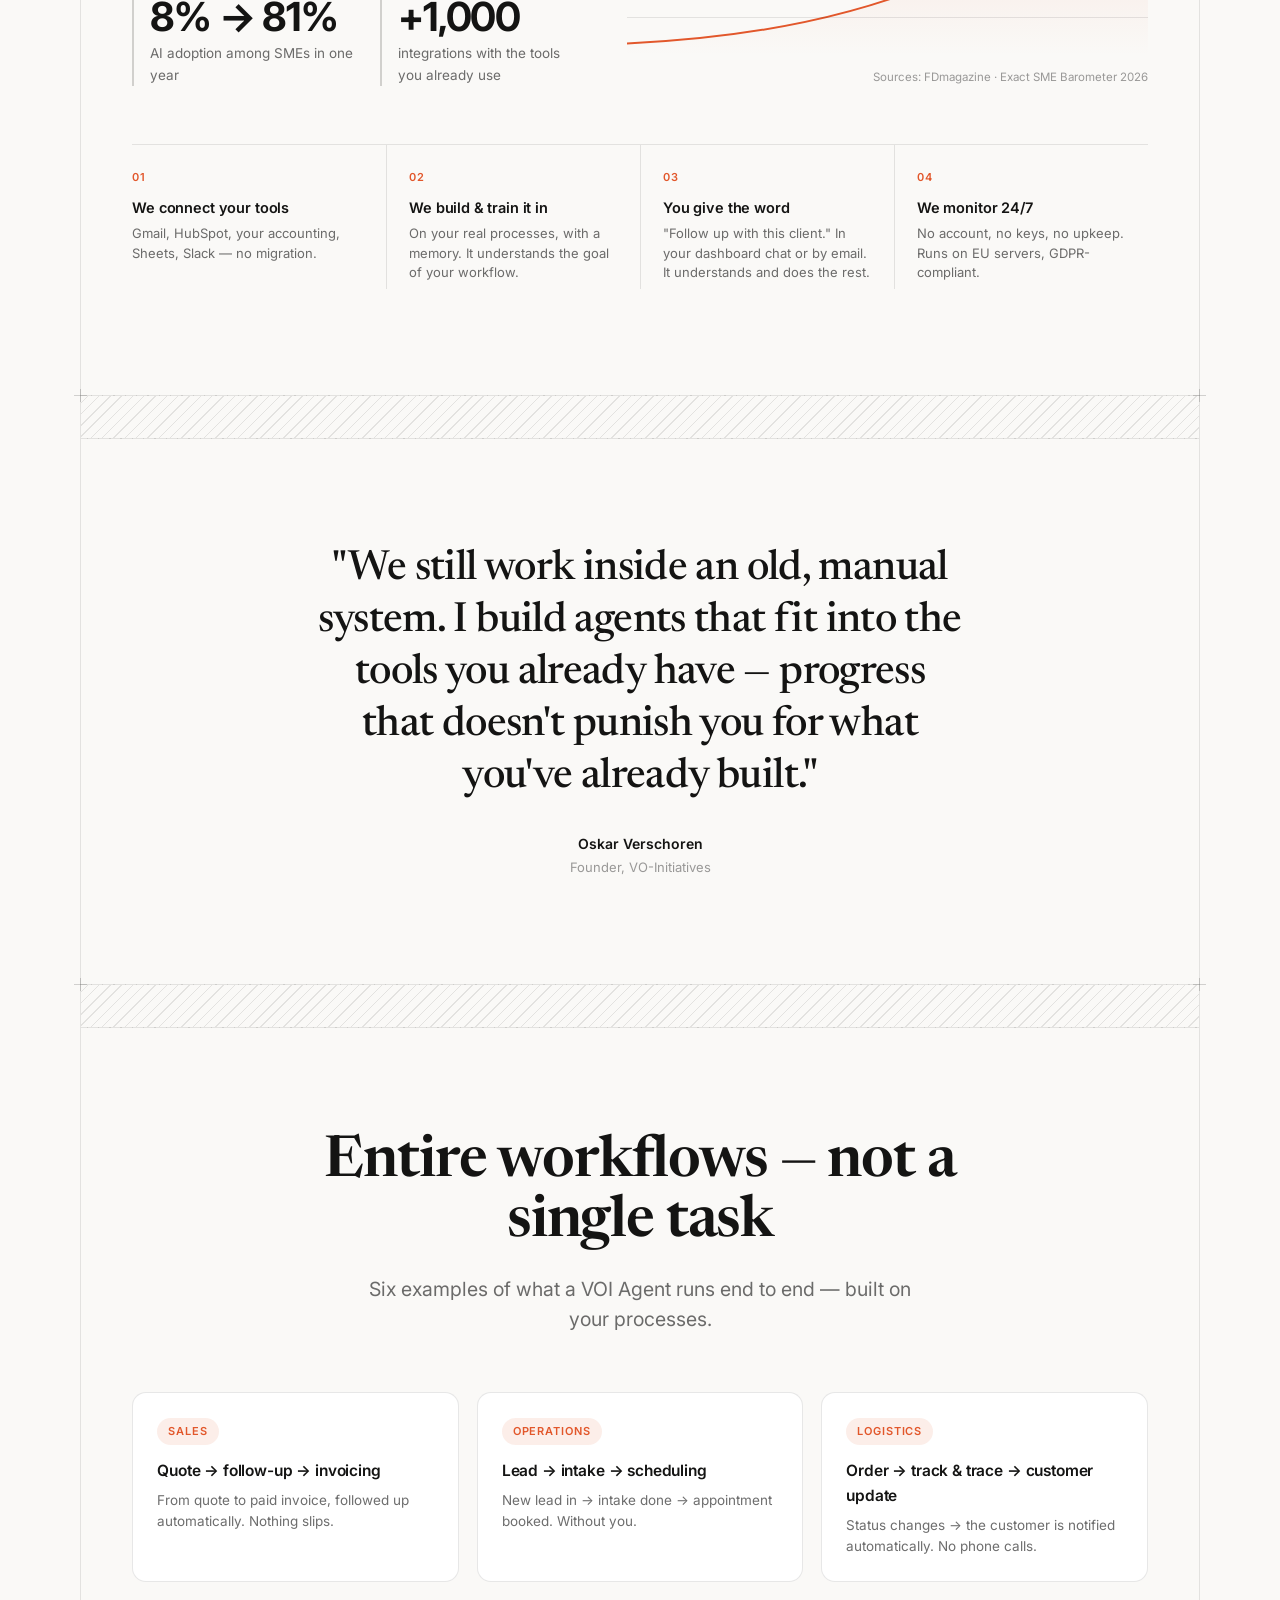
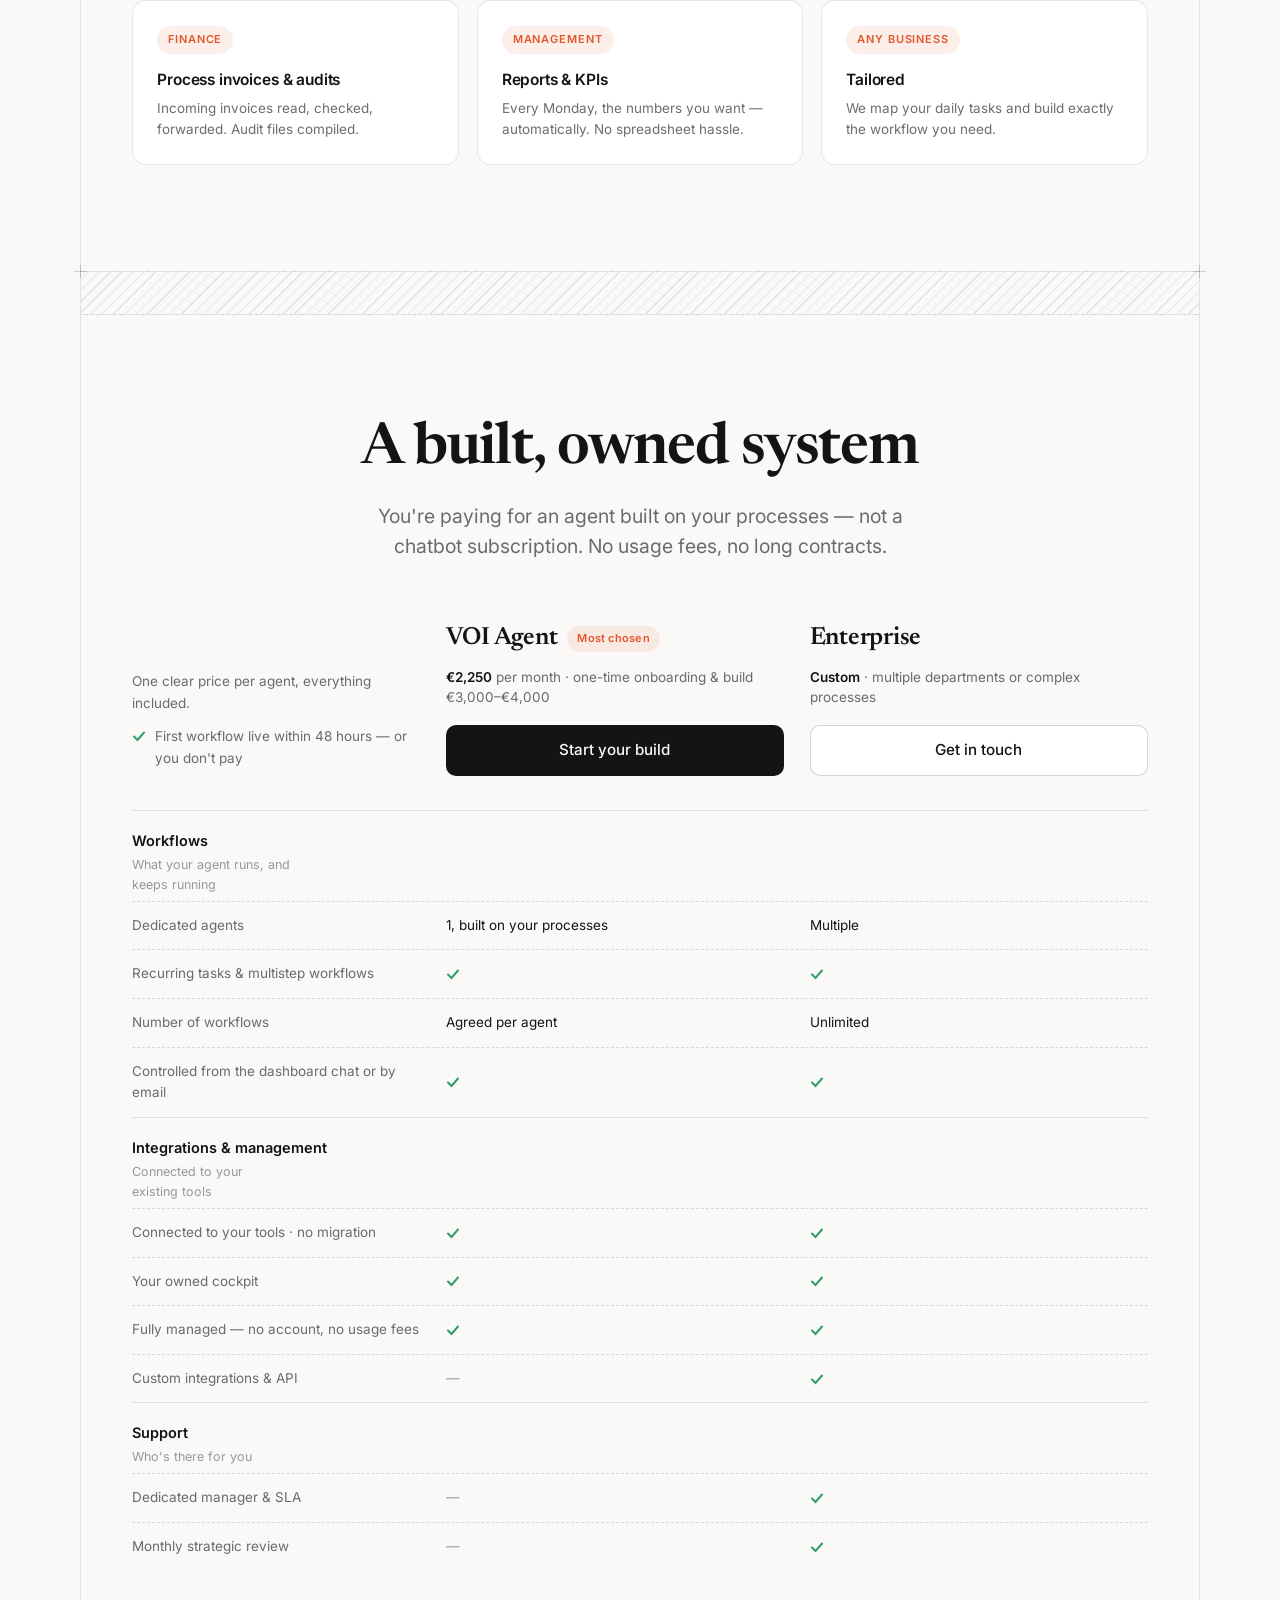
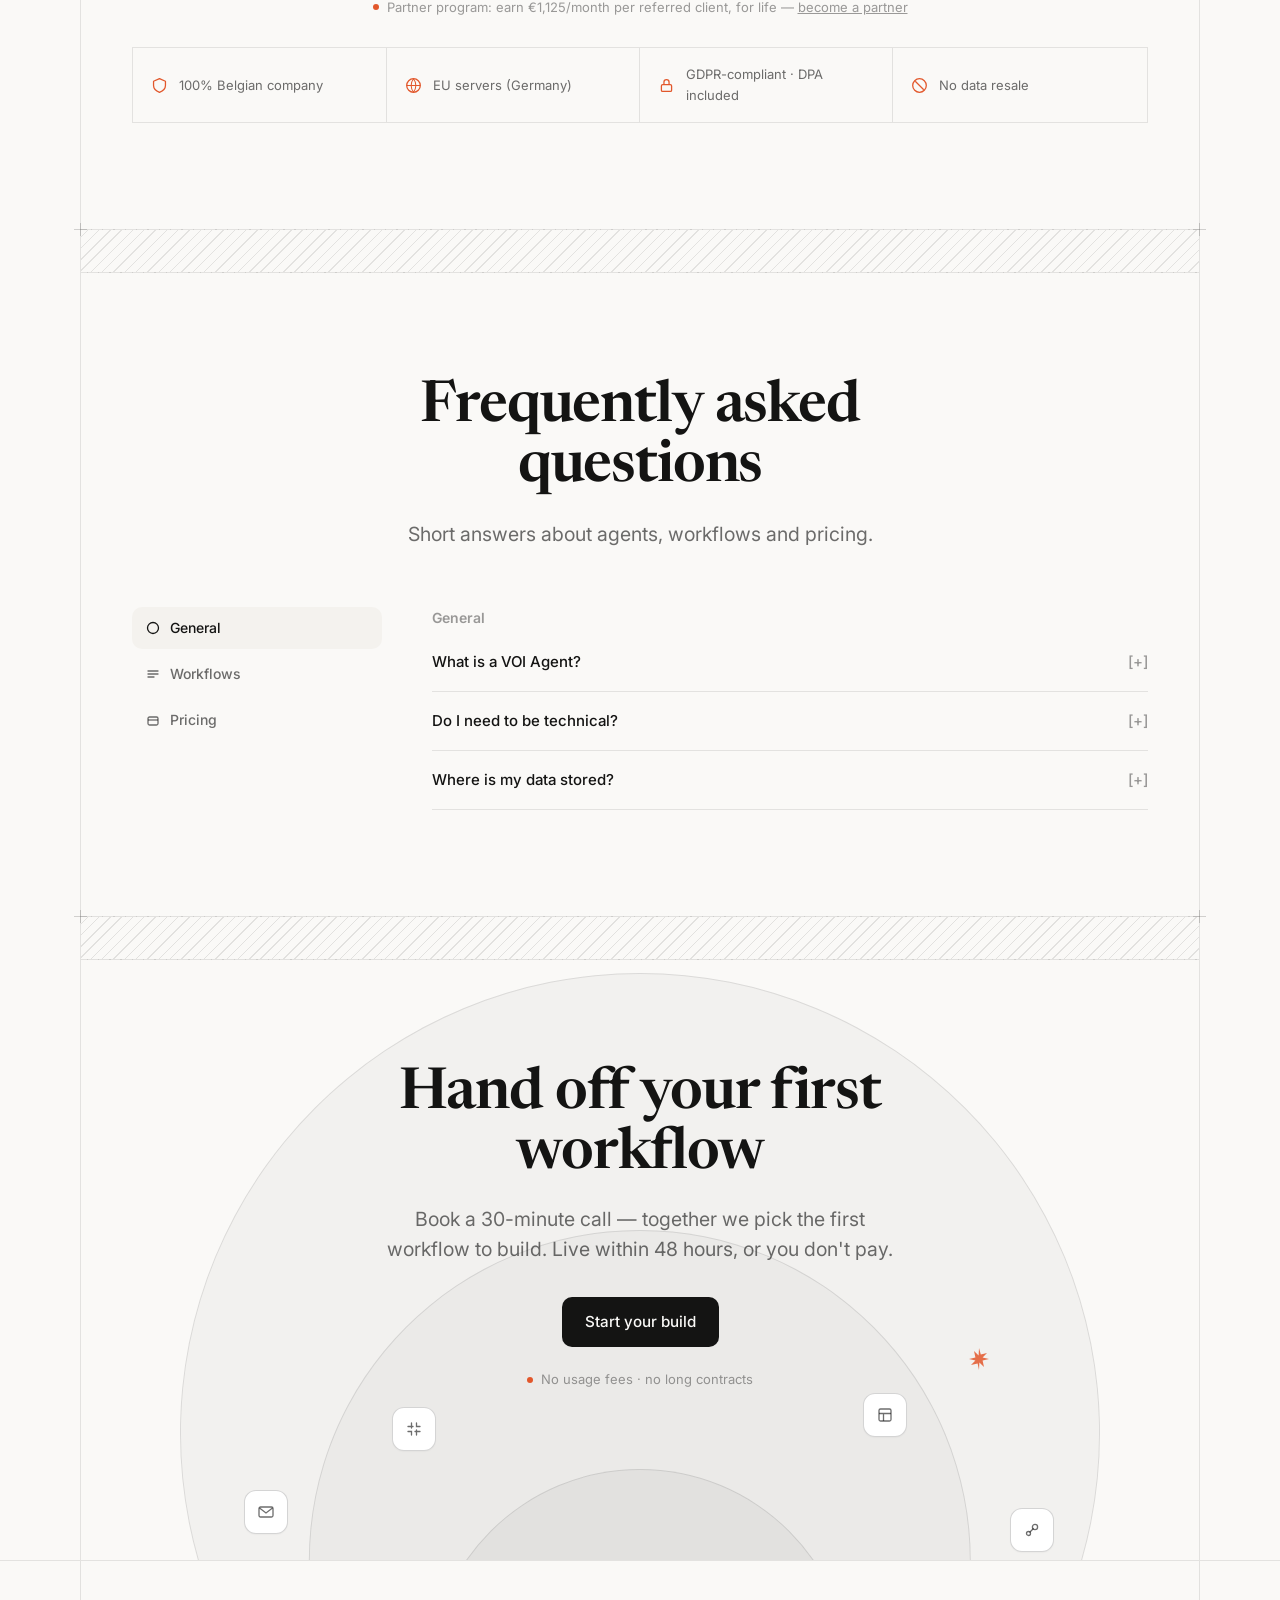
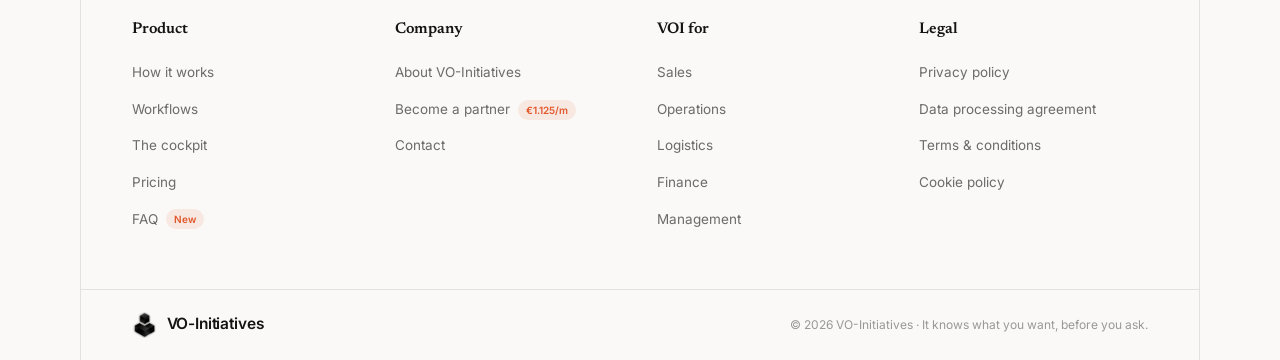
==== commit 3155c48d: "feat: chat-first dashboard + betaaltrappen + operator-goedkeuring via mail 1) Chat-first: het gespre" ====
--- a/index.html
+++ b/index.html
@@ -23,8 +23,8 @@
 <link rel="preconnect" href="https://fonts.googleapis.com">
 <link rel="preconnect" href="https://fonts.gstatic.com" crossorigin>
 <link href="https://fonts.googleapis.com/css2?family=Newsreader:opsz,wght@6..72,500;6..72,600;6..72,700&family=Inter:wght@400;500;600;700&display=swap" rel="stylesheet">
-<link rel="stylesheet" href="assets/styles.css?v=20260703k">
-<script src="assets/theme.js?v=20260703k"></script>
+<link rel="stylesheet" href="assets/styles.css?v=20260703m">
+<script src="assets/theme.js?v=20260703m"></script>
 </head>
 <body>
 
@@ -417,7 +417,7 @@
   </div>
 </footer>
 
-<script src="assets/site-i18n.js?v=20260703k" defer></script>
-<script src="assets/site.js?v=20260703k" defer></script>
+<script src="assets/site-i18n.js?v=20260703m" defer></script>
+<script src="assets/site.js?v=20260703m" defer></script>
 </body>
 </html>
--- a/assets/styles.css
+++ b/assets/styles.css
@@ -680,7 +680,16 @@
 .ins-confirm h3{font-size:13px;font-weight:600;color:var(--ink-3);margin-bottom:10px}
 .ins-confirm .deep-chip{display:block;text-align:left;margin-bottom:8px;white-space:normal;line-height:1.5}
 .login-card{max-width:440px;margin:0 auto;text-align:left}
-.agent-log{max-height:38vh;min-height:80px;border:1px solid var(--line);border-radius:12px;margin-bottom:12px}
+.dash-layout{display:grid;grid-template-columns:1.55fr 1fr;gap:20px;align-items:start}
+.dash-side{display:flex;flex-direction:column;gap:20px}
+.dash-hero-slim{padding-bottom:clamp(1rem,1rem + 1vw,1.8rem)}
+.dash-agent{position:sticky;top:86px}
+.plan-meter{height:6px;border-radius:6px;background:var(--surface-2);overflow:hidden;margin-bottom:10px}
+.plan-meter i{display:block;height:100%;background:var(--ember);border-radius:6px;transition:width .6s var(--ease-out-expo)}
+.plan-note{border-top:none;padding-top:0;margin-top:0}
+.flow-dot.on{background:var(--success)}
+@media(max-width:900px){.dash-layout{grid-template-columns:1fr}.dash-agent{position:static}}
+.agent-log{max-height:58vh;min-height:320px;border:1px solid var(--line);border-radius:12px;margin-bottom:12px}
 .dash-agent .chat-input{border-top:none;padding:0}
 .ins-wait{margin-bottom:20px;border:1px dashed var(--line-dash);border-radius:10px;padding:12px 16px;animation:dashpulse 2s ease-in-out infinite}
 .conn-ok{display:inline-flex;align-items:center;gap:6px;font-size:12.5px;font-weight:600;color:var(--success);background:color-mix(in oklab,var(--success) 12%,transparent);border-radius:100px;padding:6px 13px}
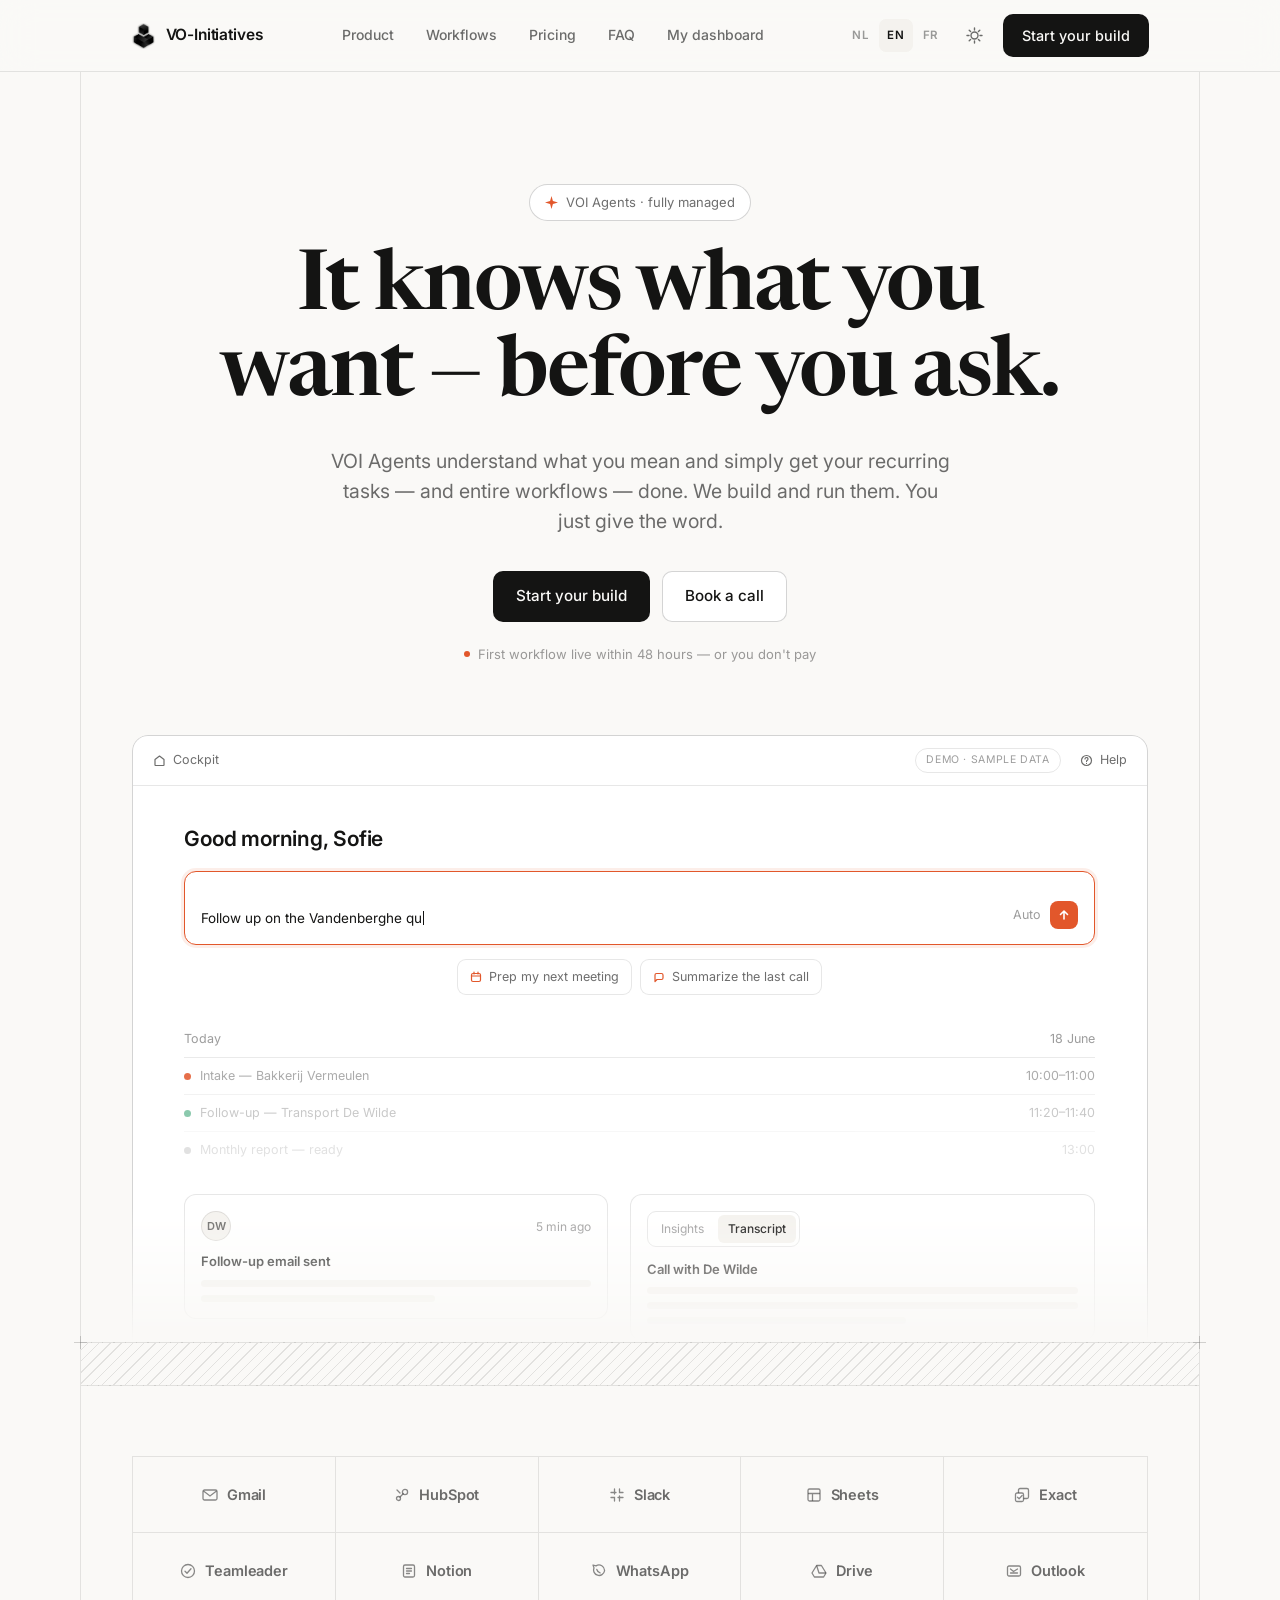
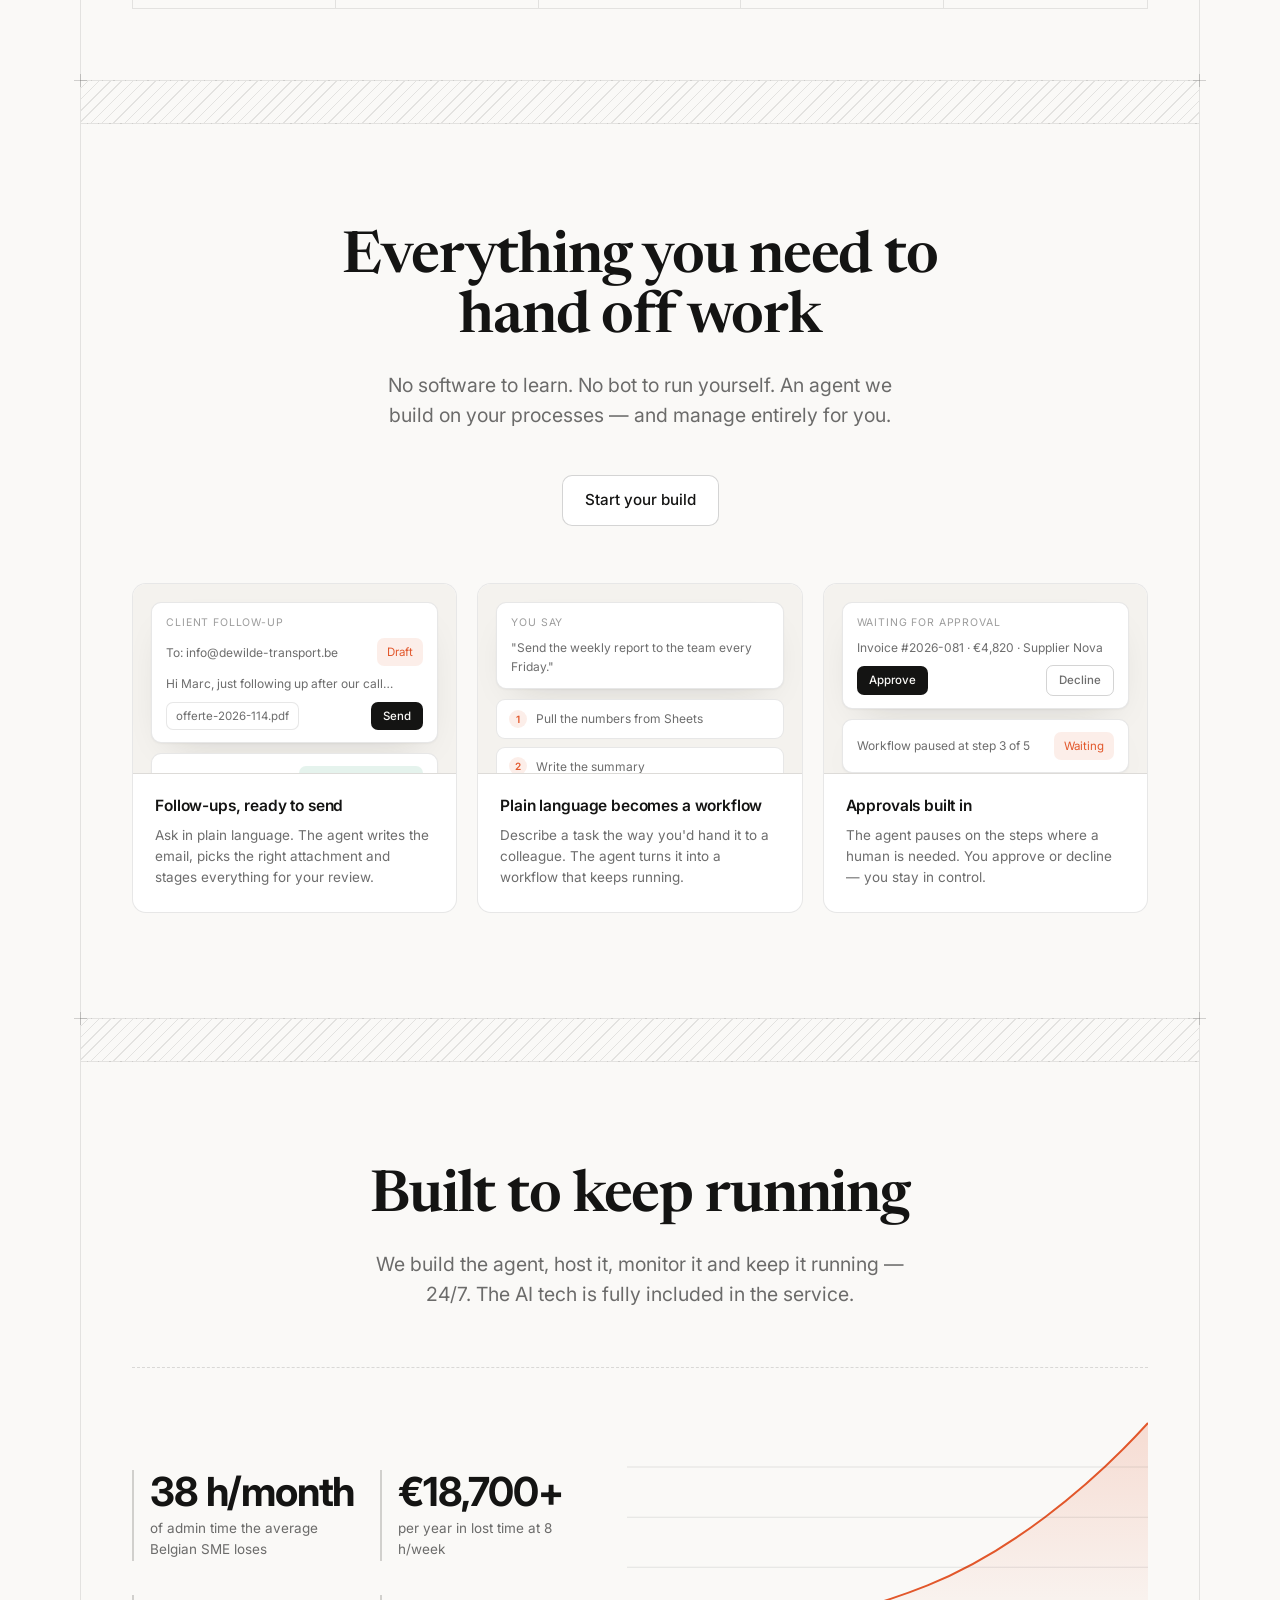
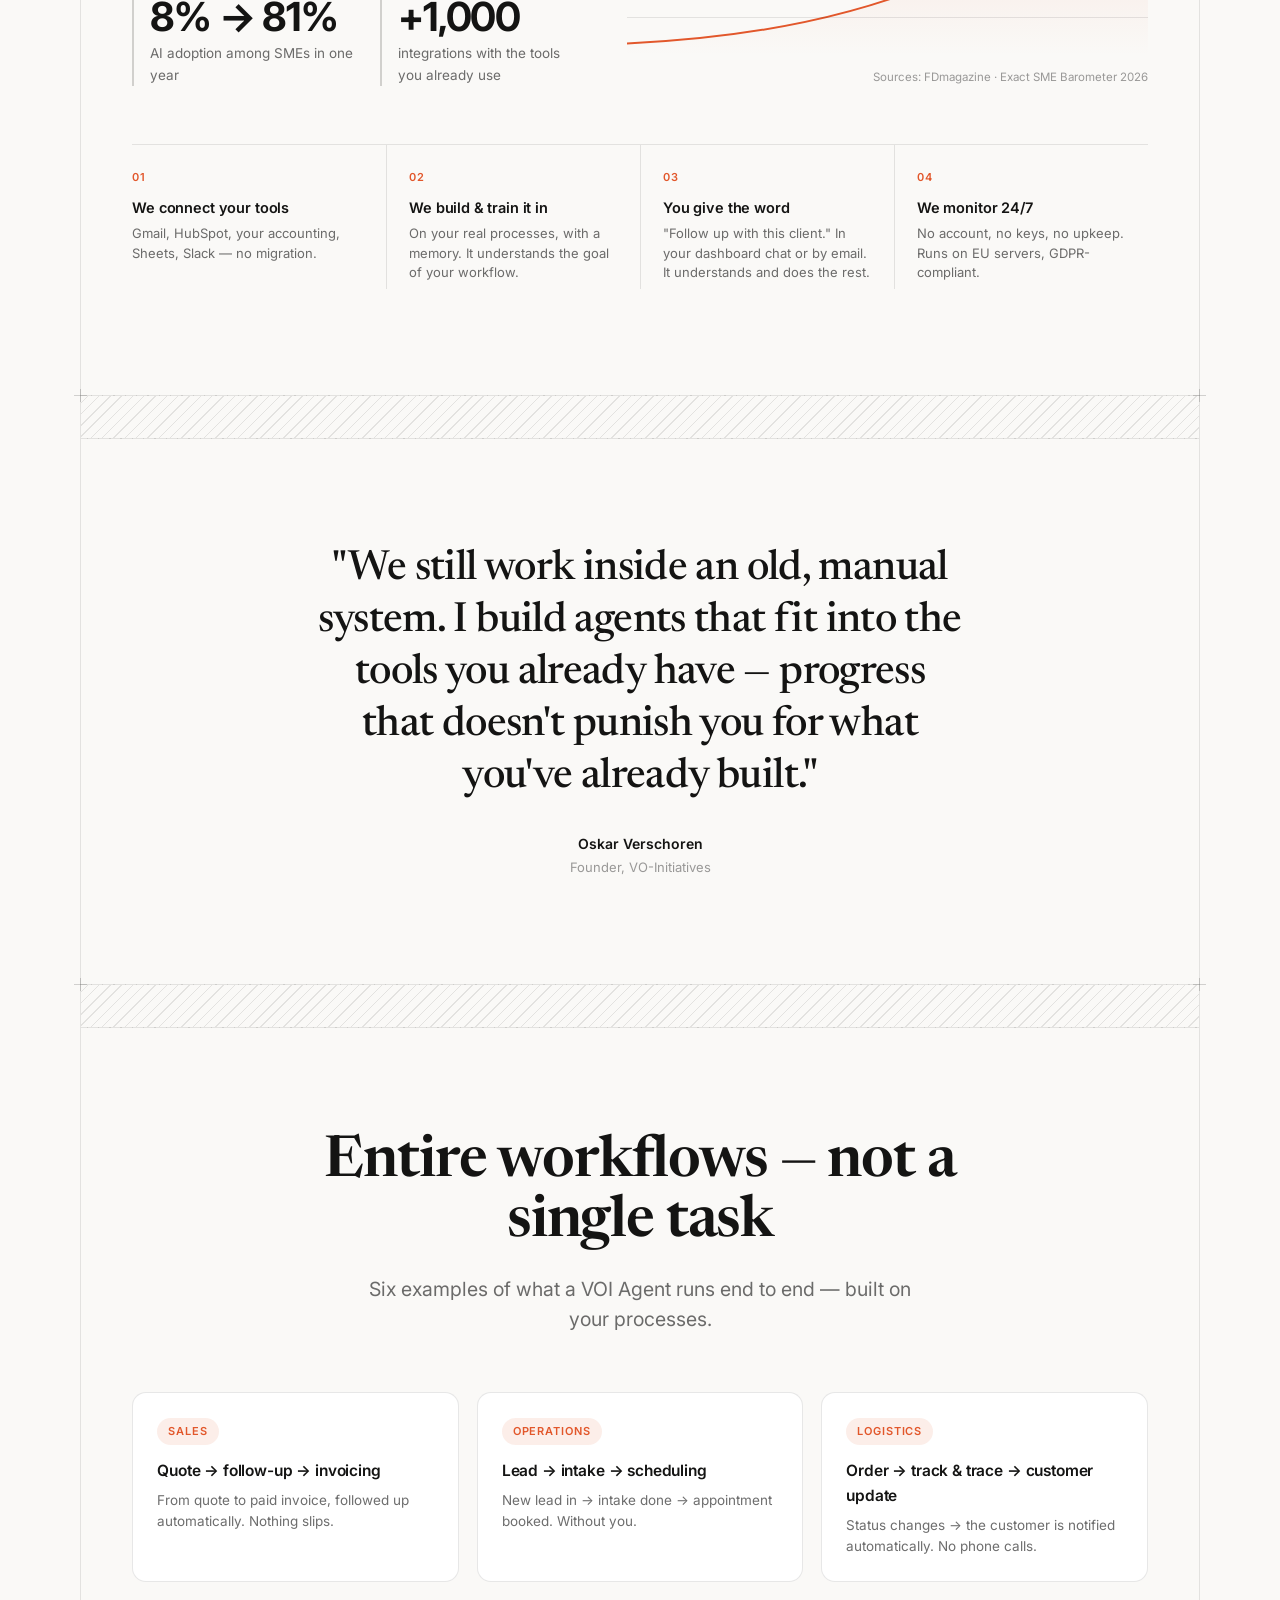
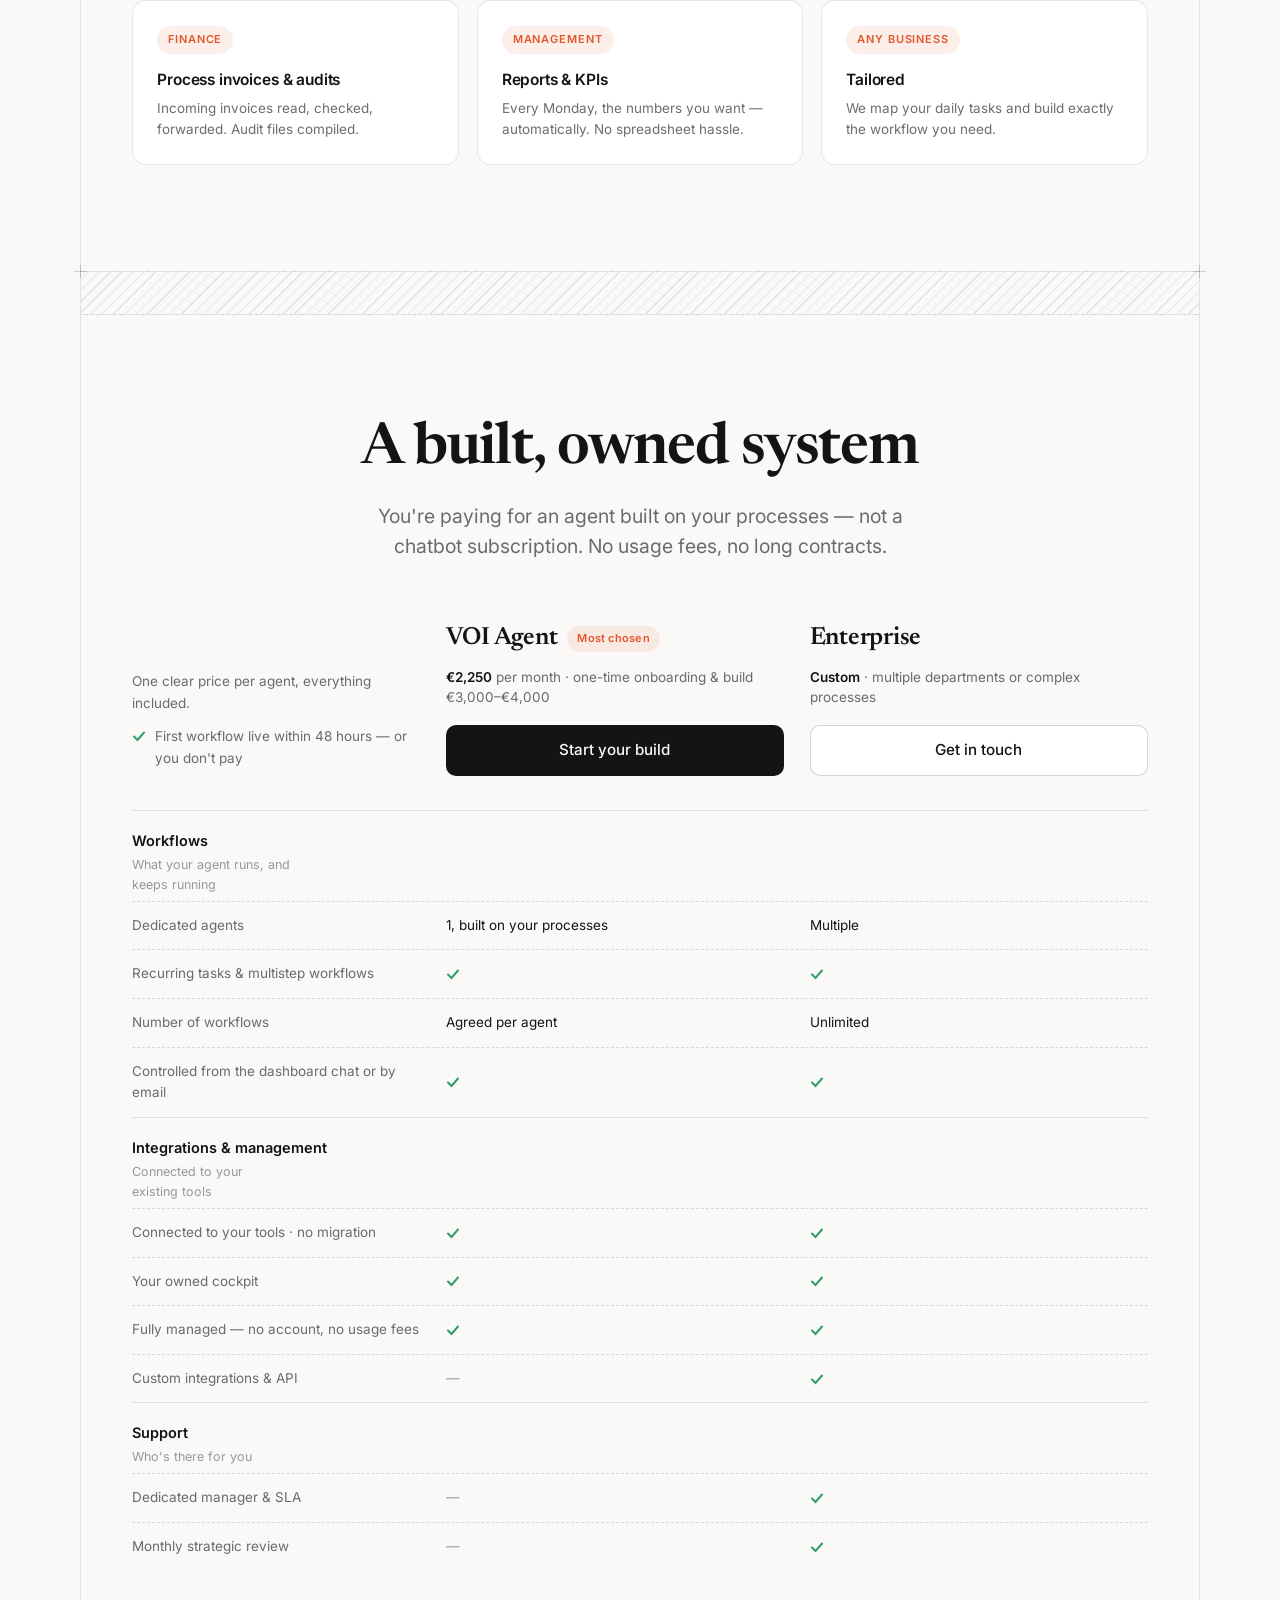
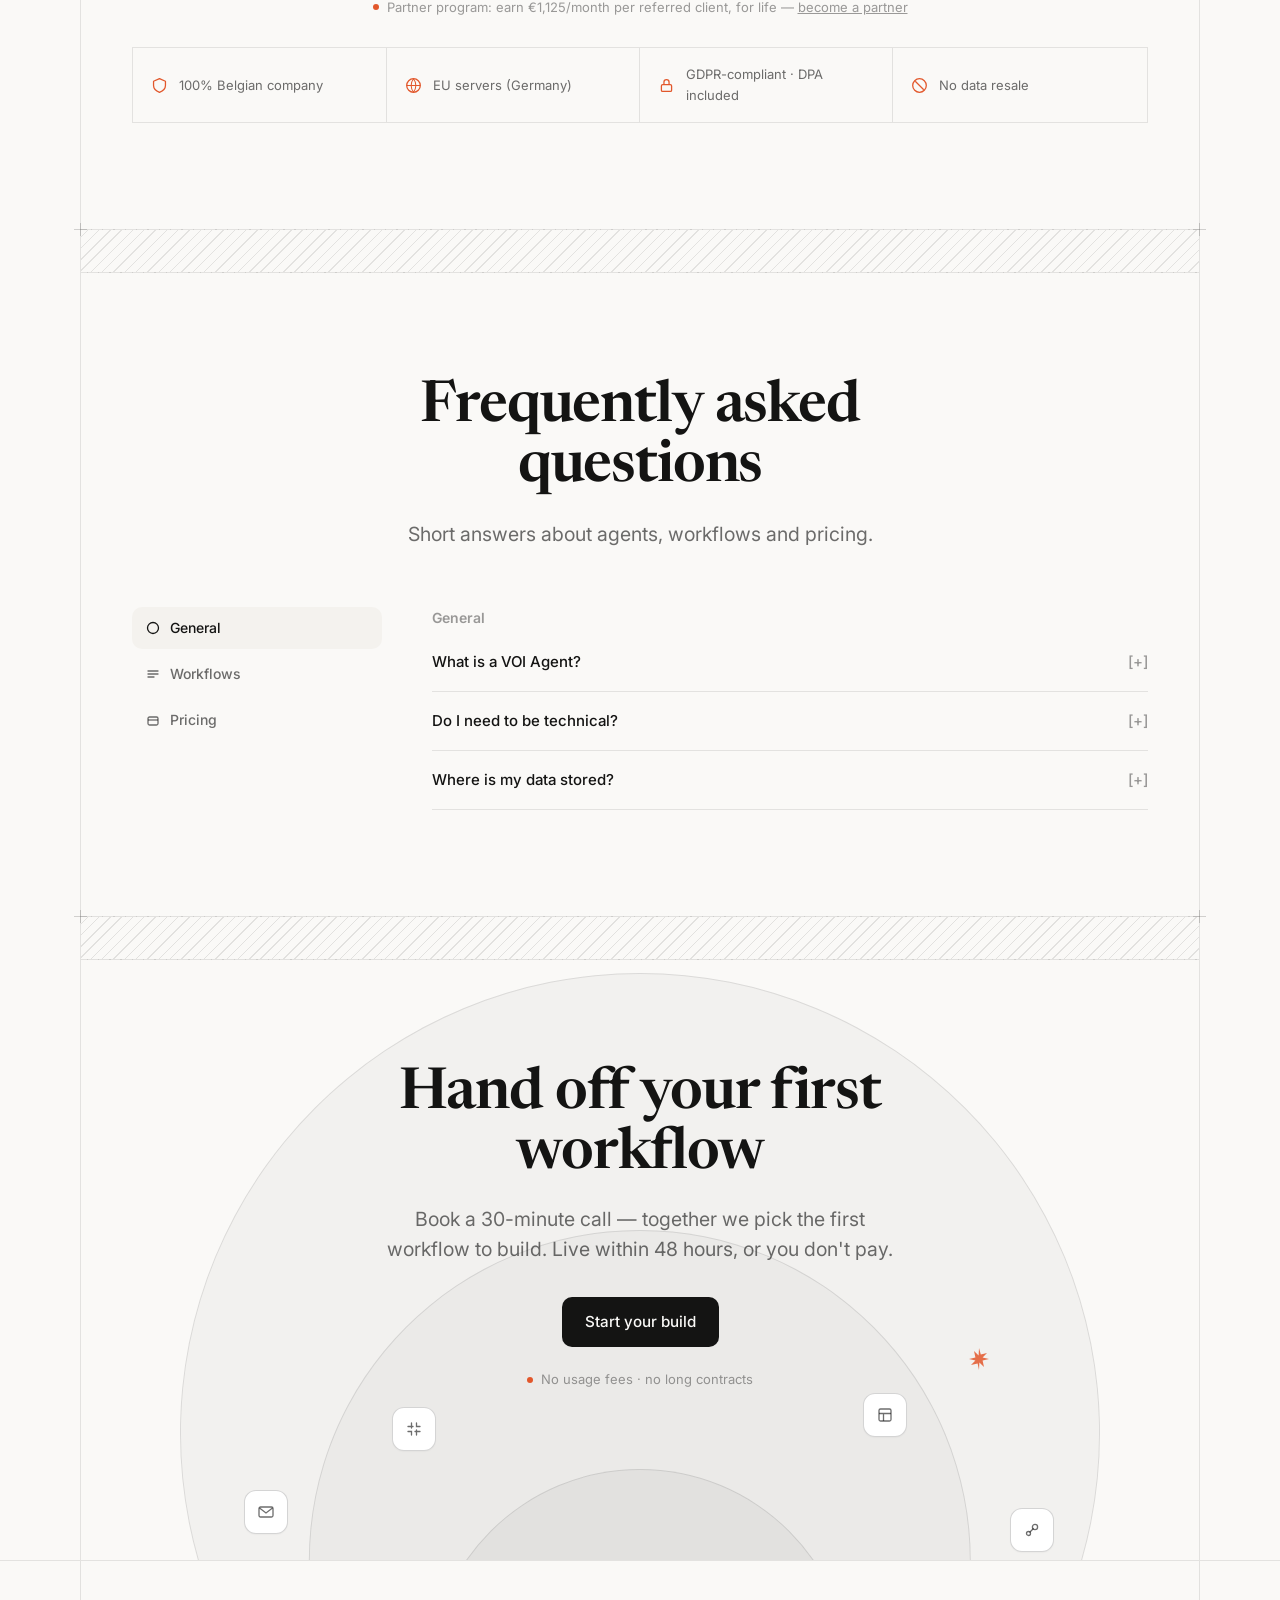
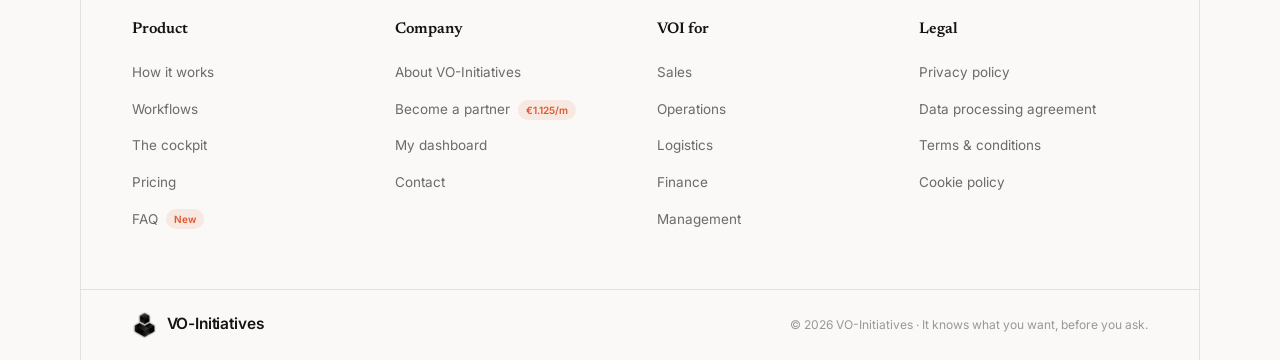
==== commit 9c6c28f1: "feat: 'Mijn dashboard'-link in nav + footer (NL/EN/FR); fix: concierge kent echte koppelmethodes (ge" ====
--- a/index.html
+++ b/index.html
@@ -23,8 +23,8 @@
 <link rel="preconnect" href="https://fonts.googleapis.com">
 <link rel="preconnect" href="https://fonts.gstatic.com" crossorigin>
 <link href="https://fonts.googleapis.com/css2?family=Newsreader:opsz,wght@6..72,500;6..72,600;6..72,700&family=Inter:wght@400;500;600;700&display=swap" rel="stylesheet">
-<link rel="stylesheet" href="assets/styles.css?v=20260703m">
-<script src="assets/theme.js?v=20260703m"></script>
+<link rel="stylesheet" href="assets/styles.css?v=20260707a">
+<script src="assets/theme.js?v=20260707a"></script>
 </head>
 <body>
 
@@ -36,6 +36,7 @@
       <a href="#workflows" data-i18n="nav.workflows">Workflows</a>
       <a href="#pricing" data-i18n="nav.pricing">Prijzen</a>
       <a href="#faq" data-i18n="nav.faq">FAQ</a>
+      <a href="/dashboard" data-i18n="nav.dash">Mijn dashboard</a>
     </nav>
     <div class="nav-cta">
       <div class="langswitch" id="lang" aria-label="Taal / Language / Langue">
@@ -387,6 +388,7 @@
         <ul>
           <li><a href="#top" data-i18n="foot2.l1">Over VO-Initiatives</a></li>
           <li><a href="affiliate.html"><span data-i18n="foot2.l2">Partner worden</span> <span class="new">€1.125/m</span></a></li>
+          <li><a href="/dashboard" data-i18n="foot2.l4">Mijn dashboard</a></li>
           <li><a href="mailto:info@vo-initiatives.com" data-i18n="foot2.l3">Contact</a></li>
         </ul>
       </div>
@@ -417,7 +419,7 @@
   </div>
 </footer>
 
-<script src="assets/site-i18n.js?v=20260703m" defer></script>
-<script src="assets/site.js?v=20260703m" defer></script>
+<script src="assets/site-i18n.js?v=20260707a" defer></script>
+<script src="assets/site.js?v=20260707a" defer></script>
 </body>
 </html>
